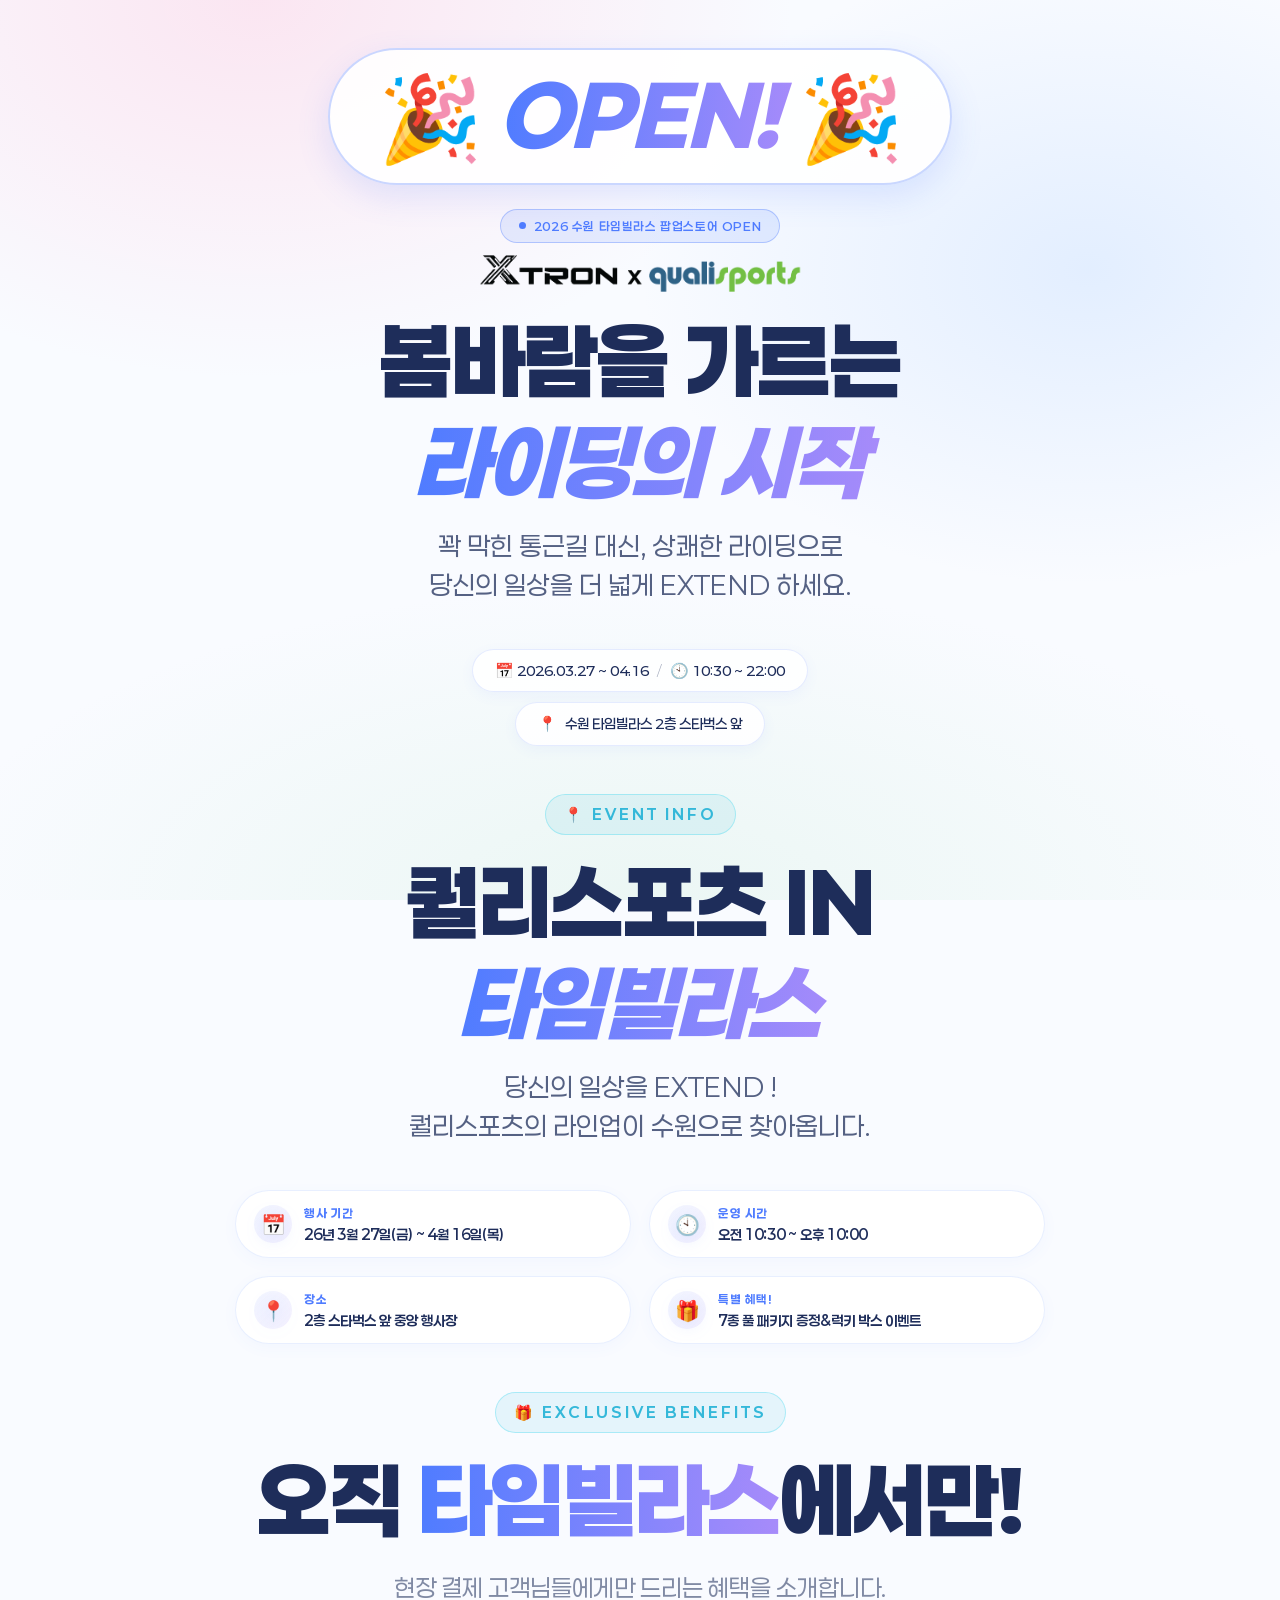
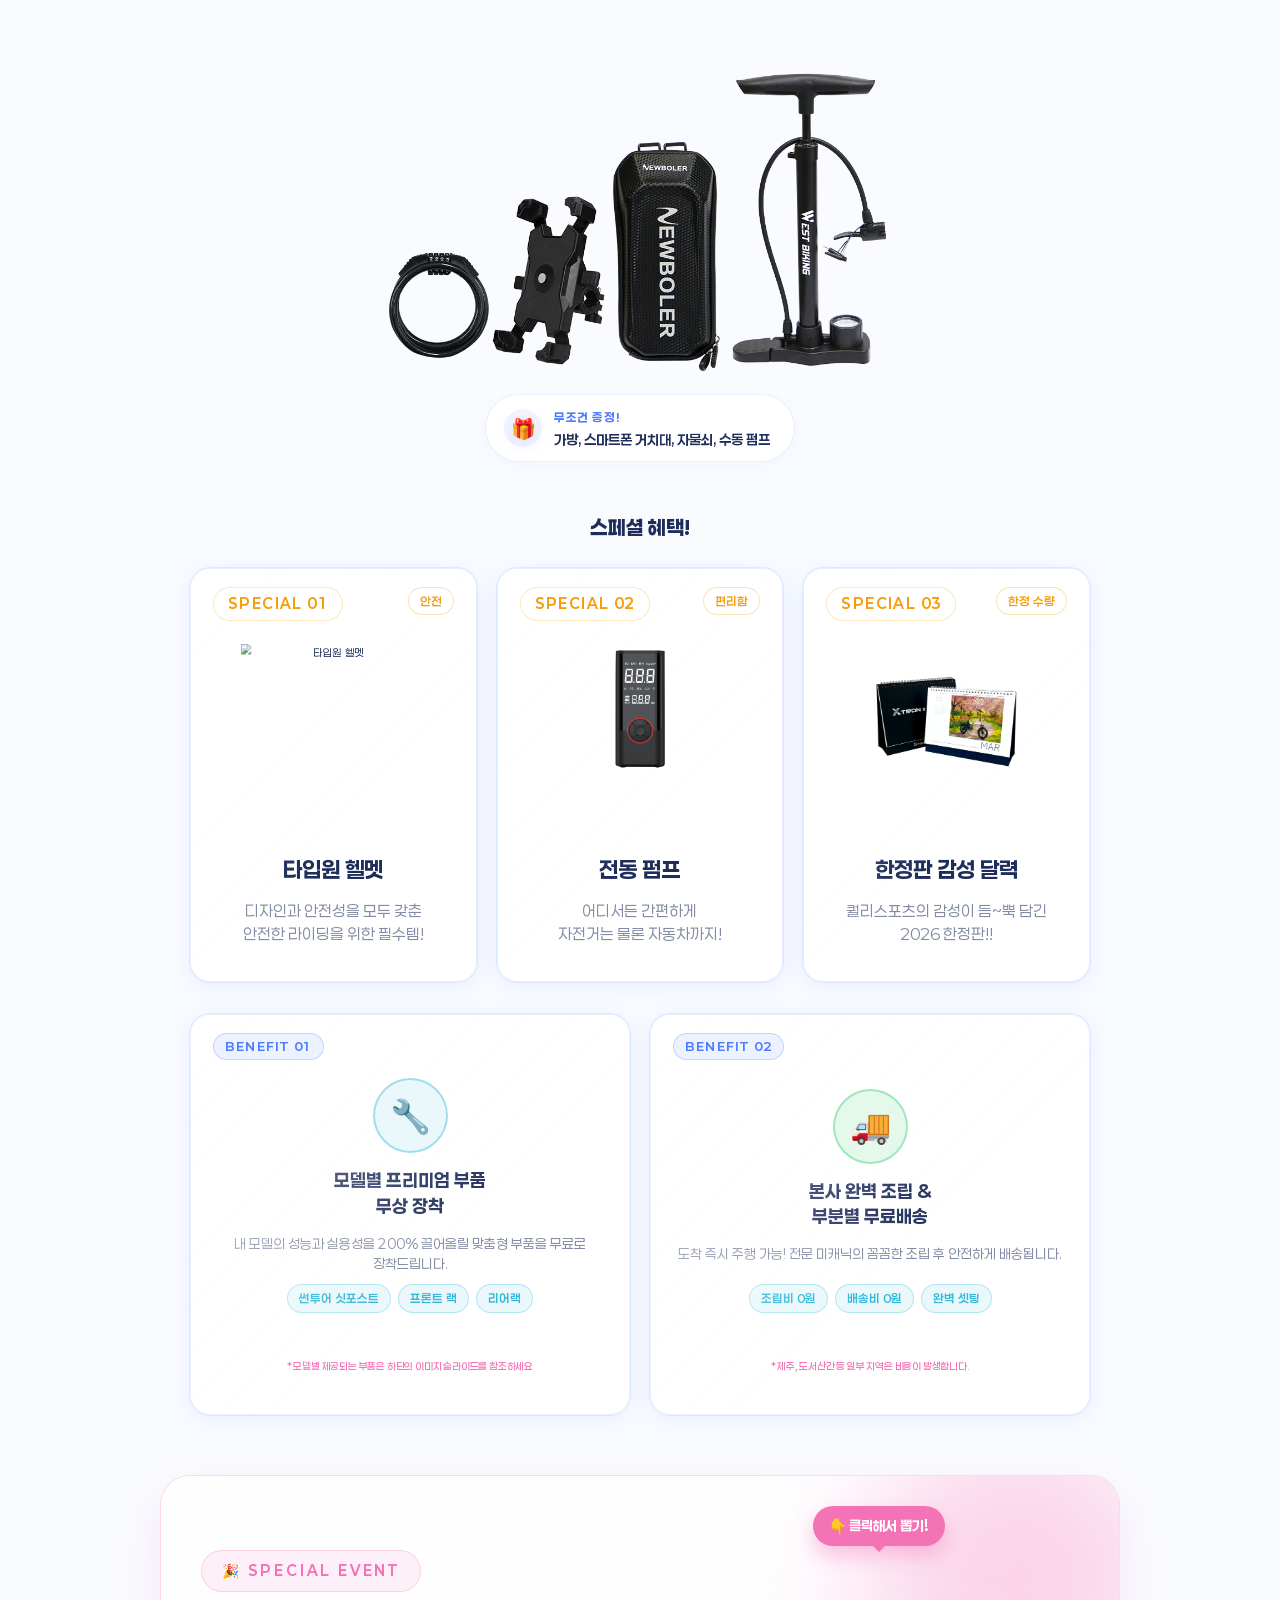
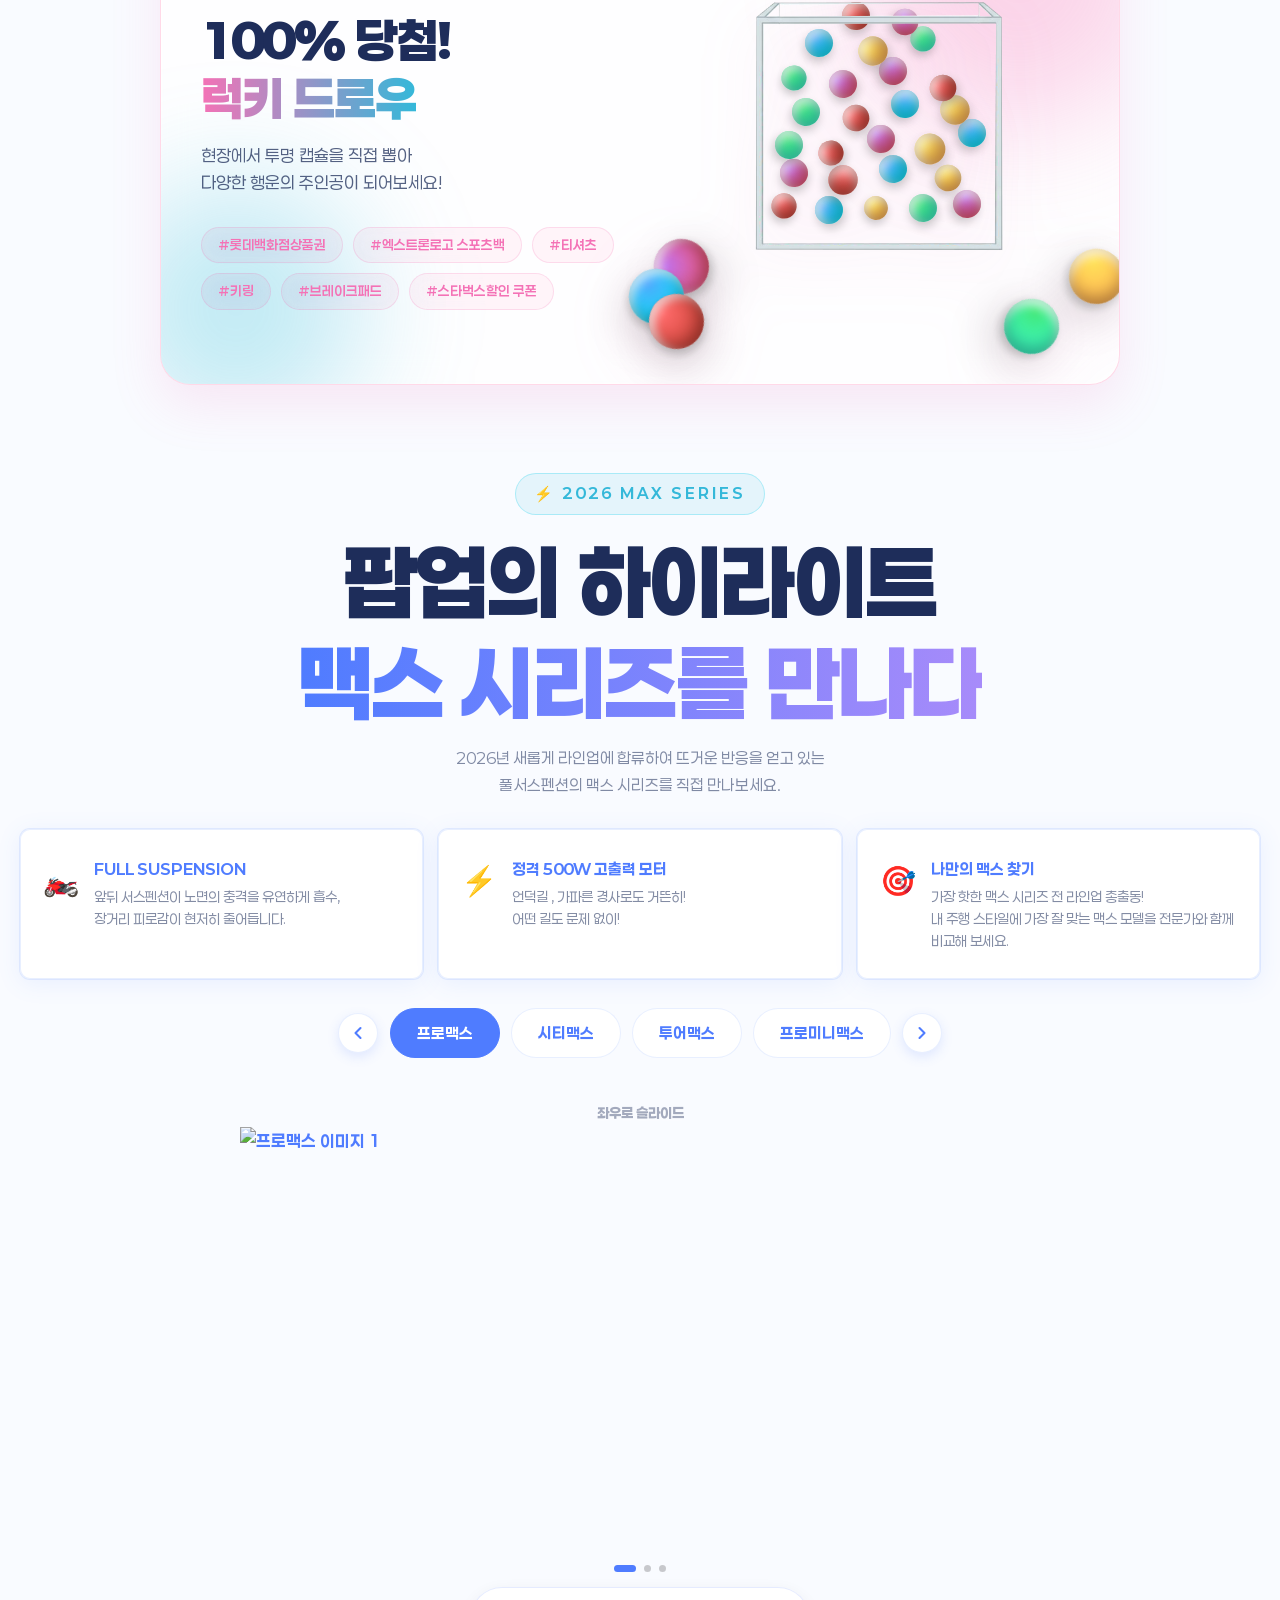
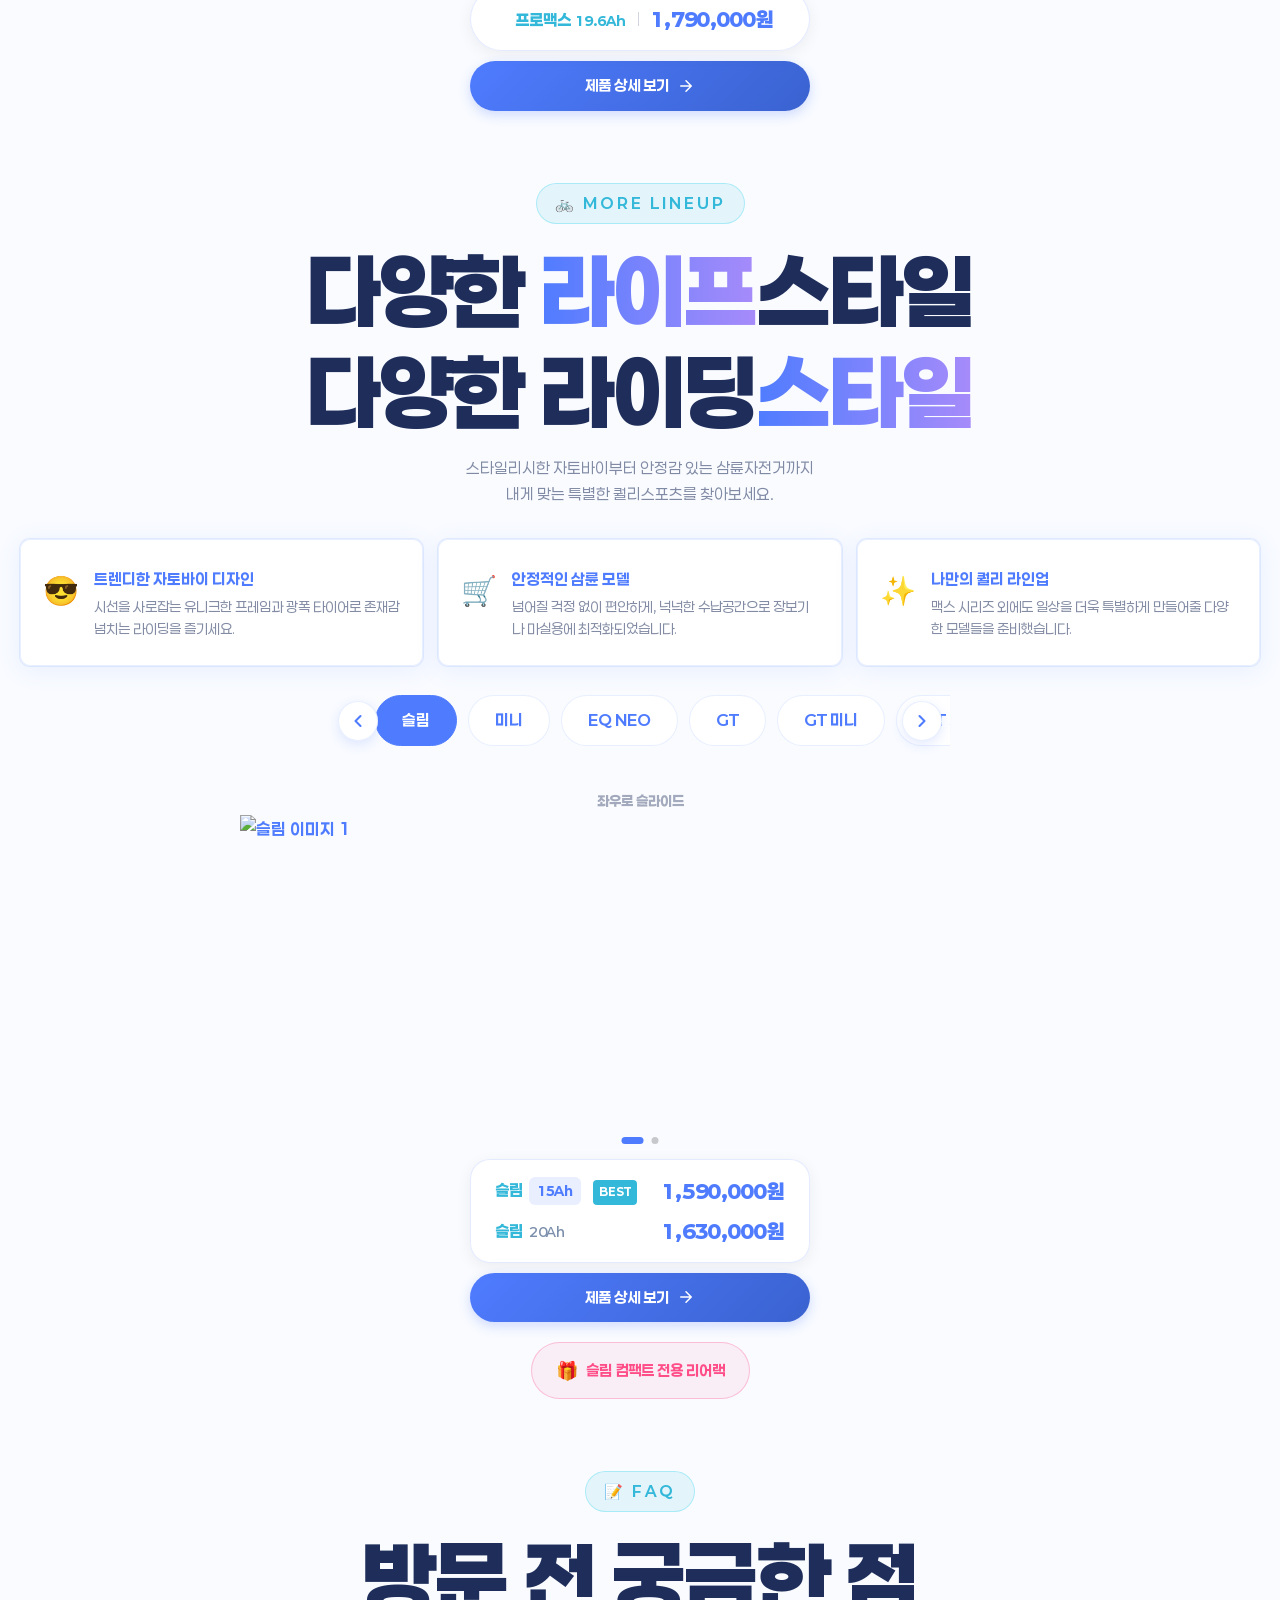
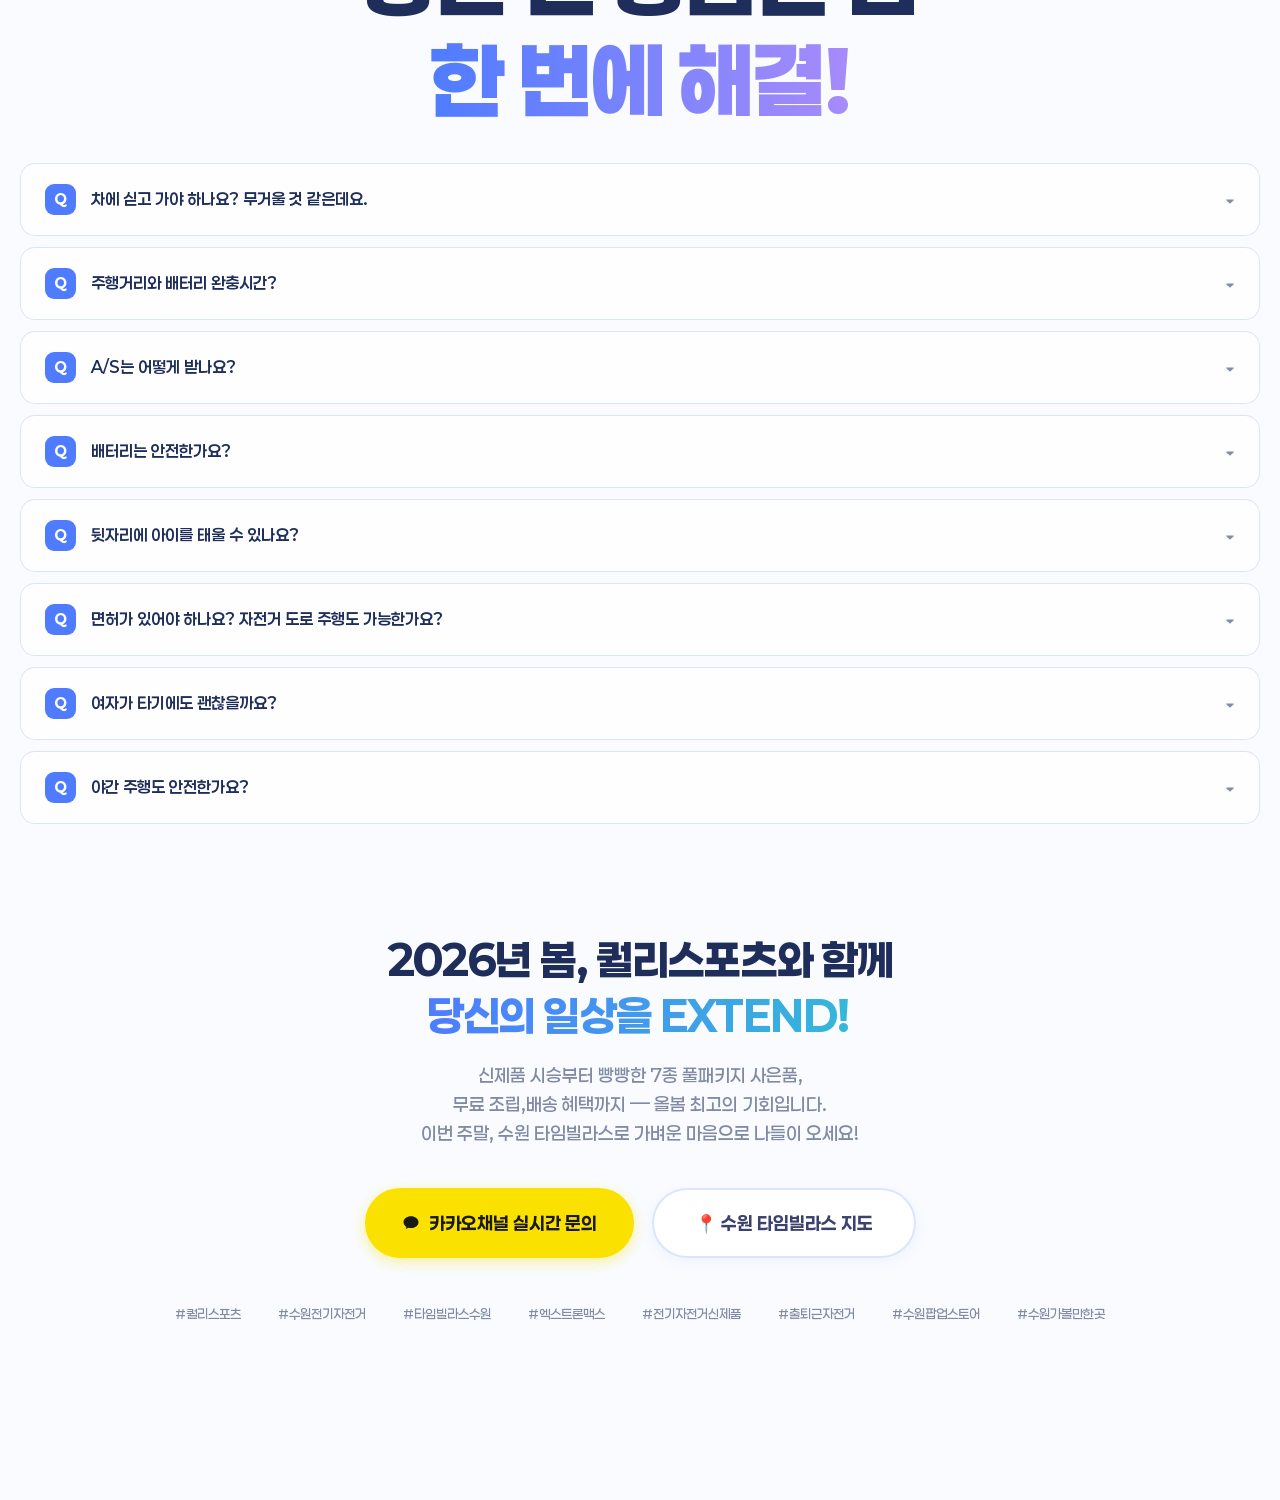
==== index.html @ ed4f8da3 "퀄리 로고 스포츠백 문구 수정" ====
<!DOCTYPE html>
<html lang="ko">
<head>
  <meta charset="UTF-8">
  <meta name="viewport" content="width=device-width, initial-scale=1.0">
  <meta name="description" content="퀄리스포츠 IN 수원 타임빌라스 팝업스토어 | 2026년 3월 27일~4월 16일 | 7종 풀패키지 사은품 + 무료배송 + 맥스 시리즈 신제품 시승">
  <meta property="og:title" content="퀄리스포츠 × 수원 타임빌라스 팝업스토어">
  <meta property="og:description" content="2026 맥스 시리즈 시승 &amp; 역대급 혜택! 3월 27일~4월 16일 수원 타임빌라스 2층">
  <meta property="og:image" content="주소입력">
  <title>퀄리스포츠 IN 수원 타임빌라스 팝업스토어 2026</title>
  <link rel="stylesheet" href="style.css?v=2">
</head>
<body>

<div class="page-wrapper">
  
  <!-- ============ 벚꽃 흩날리는 효과 컨테이너 ============ -->
  <div id="cherry-blossom-container"></div>

  <!-- ============ 히어로 ============ -->
  <section class="hero">
    <div class="hero-bg" id="heroBg"></div>
    <div class="hero-overlay"></div>
    <!-- 디데이 타이머 (히어로 컨텐츠와 분리) -->
    <div id="dday-timer" class="dday-bar">
      <div class="dday-unit">
        <span class="dday-num" id="dd">--</span>
        <span class="dday-label">DAYS</span>
      </div>
      <span class="dday-sep">:</span>
      <div class="dday-unit">
        <span class="dday-num" id="dh">--</span>
        <span class="dday-label">HOURS</span>
      </div>
      <span class="dday-sep">:</span>
      <div class="dday-unit">
        <span class="dday-num" id="dm">--</span>
        <span class="dday-label">MINS</span>
      </div>
      <span class="dday-sep">:</span>
      <div class="dday-unit">
        <span class="dday-num" id="ds">--</span>
        <span class="dday-label">SECS</span>
      </div>
    </div>
    
    <!-- 오픈 배너 (디데이 종료 시 노출) -->
    <div id="dday-open" class="dday-open-banner" style="display: none;">
      <h2 class="hero-title dday-open-title">
        🎉 <span>OPEN!</span> 🎉
      </h2>
    </div>

    <div class="hero-content">

      <div class="hero-badge">
        <span class="dot"></span>
        2026 수원 타임빌라스 팝업스토어 OPEN
      </div>
      <div class="hero-center-logo">
        <img src="images/Xtron_x_Qualisports_Logo_Black.png" alt="엑스트론 × 퀄리스포츠 로고">
      </div>
      <h1 class="hero-title">
        봄바람을 가르는<br><span>라이딩의 시작</span>
      </h1>
      <p class="hero-subtitle">
        꽉 막힌 통근길 대신, 상쾌한 라이딩으로<br>
        당신의 일상을 더 넓게 EXTEND 하세요.
      </p>
      <div class="hero-meta">
        <div class="meta-row hero-meta-row">
          <span class="nowrap"><span class="chip-icon">📅</span> 2026.03.27 ~ 04.16</span>
          <span class="meta-sep meta-sep-spaced">/</span>
          <span class="nowrap"><span class="chip-icon">🕙</span> 10:30 ~ 22:00</span>
        </div>
        <div class="meta-row meta-row-relative">
          <span class="chip-icon">📍</span> 수원 타임빌라스 2층 스타벅스 앞
        </div>
      </div>
    </div>
  </section>

  <!-- ============ 행사 개요 ============ -->
  <section id="overview">
    <div class="section-header">
      <span class="section-eyebrow">📍 EVENT INFO</span>
      <h2 class="hero-title">퀄리스포츠 IN<br><em>타임빌라스</em></h2>
      <p class="hero-subtitle">당신의 일상을 EXTEND !<br>퀄리스포츠의 라인업이 수원으로 찾아옵니다.</p>
    </div>
    <div class="overview-list">
      <div class="overview-item">
        <div class="overview-icon">📅</div>
        <div class="overview-text">
          <strong>행사 기간</strong>
          <p>26년 3월 27일(금) ~ 4월 16일(목)</p>
        </div>
      </div>
      <div class="overview-item">
        <div class="overview-icon">🕙</div>
        <div class="overview-text">
          <strong>운영 시간</strong>
          <p>오전 10:30 ~ 오후 10:00</p>
        </div>
      </div>
      <div class="overview-item">
        <div class="overview-icon">📍</div>
        <div class="overview-text">
          <strong>장소</strong>
          <p>2층 스타벅스 앞 중앙 행사장</p>
        </div>
      </div>
      <div class="overview-item">
        <div class="overview-icon">🎁</div>
        <div class="overview-text">
          <strong>특별 혜택!</strong>
          <p>7종 풀 패키지 증정&럭키 박스 이벤트</p>
        </div>
      </div>
    </div>
  </section>

  <!-- ============ 혜택 섹션 ============ -->
  <section id="benefits">
    <div class="section-header">
      <span class="section-eyebrow">🎁 EXCLUSIVE BENEFITS</span>
      <h2 class="section-title">오직 <em>타임빌라스</em>에서만!</h2>
      <p class="section-desc benefit-desc-lg">
        현장 결제 고객님들에게만 드리는 혜택을 소개합니다.
      </p>
    </div>
    

    <!-- 사은품 카드 -->
    <div class="gift-image-card special-gift-card">
      
      <img src="images/gift-4set.png" alt="사은품 4종" class="gift-bundle-img">

      <div class="overview-list gift-overview-list">
        <div class="overview-item">
          <div class="overview-icon">🎁</div>
          <div class="overview-text">
            <strong>무조건 증정!</strong>
            <p class="keep-all">가방, 스마트폰 거치대, 자물쇠, 수동 펌프</p>
          </div>
        </div>
      </div>
      
    </div> <!-- gift-image-card end -->

    <!-- 스페셜 혜택 3종을 큰 카드로 배치 -->
    <div class="container-md">
      <h3 class="gift-group-title special-gift-title special-gift-title-centered">스페셜 혜택!</h3>
      <div class="benefits-grid benefits-grid-mb32">
        <!-- 스페셜 1 -->
        <div class="card benefit-card special-benefit-card">
          <div class="top-half relative w-full h-full bg-slate-100 flex items-center justify-center">
            <img src="images/type1.png" alt="타입원 헬멧" class="type1-img-scale">
            
            <span class="benefit-number benefit-number-special">SPECIAL 01</span>
            
            <div class="tag-list tag-top-right tag-top-right-z10">
              <span class="tag tag-gold tag-gold-white-bg">안전</span>
            </div>
          </div>
          
          <div class="bottom-half">
            <h3>타입원 헬멧</h3>
            <p>디자인과 안전성을 모두 갖춘<br>안전한 라이딩을 위한 필수템!</p>
          </div>
        </div>

        <!-- 스페셜 2 -->
        <div class="card benefit-card special-benefit-card">
          <div class="top-half relative w-full h-full bg-slate-100 flex items-center justify-center">
            <img src="images/Epump.png" alt="전동 펌프" class="pump-img-scale">
            
            <span class="benefit-number benefit-number-special">SPECIAL 02</span>

            <div class="tag-list tag-top-right tag-top-right-z10">
              <span class="tag tag-gold tag-gold-white-bg">편리함</span>
            </div>
          </div>
          
          <div class="bottom-half">
            <h3>전동 펌프</h3>
            <p>어디서든 간편하게<br>자전거는 물론 자동차까지!</p>
          </div>
        </div>

        <!-- 스페셜 3 -->
        <div class="card benefit-card special-benefit-card">
          <div class="top-half relative w-full h-full bg-slate-100 flex items-center justify-center">
            <img src="images/calendar.png" alt="감성 달력">
            
            <span class="benefit-number benefit-number-special">SPECIAL 03</span>
            
            <div class="tag-list tag-top-right tag-top-right-z10">
              <span class="tag tag-gold tag-gold-white-bg">한정 수량</span>
            </div>
          </div>

          <div class="bottom-half">
            <h3>한정판 감성 달력</h3>
            <p>퀄리스포츠의 감성이 듬~뿍 담긴<br>2026 한정판!!</p>
          </div>
        </div>
      </div>
    </div>

    <div class="container-md">
      <div class="benefits-grid">
        <!-- 혜택 2 -->
        <div class="card benefit-card">
          <span class="benefit-number">BENEFIT 01</span>
          <div class="benefit-body">
            <div class="benefit-icon-wrap cyan">🔧</div>
            <h3>모델별 프리미엄 부품<br>무상 장착</h3>
            <p>내 모델의 성능과 실용성을 200% 끌어올릴 맞춤형 부품을 무료로 장착드립니다.</p>
          </div>
          <div class="tag-list">
            <span class="tag tag-cyan">썬투어 싯포스트</span>
            <span class="tag tag-cyan">프론트 랙</span>
            <span class="tag tag-cyan">리어랙</span>
          </div>
          <p class="benefit-warning benefit-warning-red">* 모델별 제공되는 부품은 하단의 이미지 슬라이드를 참조하세요</p>
        </div>

        <!-- 혜택 3 -->
        <div class="card benefit-card">
          <span class="benefit-number">BENEFIT 02</span>
          <div class="benefit-body">
            <div class="benefit-icon-wrap green">🚚</div>
            <h3>본사 완벽 조립 &amp;<br>부분별 무료배송</h3>
            <p>도착 즉시 주행 가능! 전문 미캐닉의 꼼꼼한 조립 후 안전하게 배송됩니다.</p>
          </div>
          <div class="tag-list">
            <span class="tag tag-cyan">조립비 0원</span>
            <span class="tag tag-cyan">배송비 0원</span>
            <span class="tag tag-cyan">완벽 셋팅</span>
          </div>
          <p class="benefit-warning">* 제주, 도서산간 등 일부 지역은 비용이 발생합니다.</p>
        </div>

      </div>
    </div>
  </section>

  <!-- ============ 럭키 드로우 스페셜 컨테이너 ============ -->
  <section id="lucky-draw-banner" class="lucky-draw-section">
    <div class="container-lg">
      <div class="lucky-hero-card">
        <!-- 배경 반짝임/글로우 요소 -->
        <div class="lucky-glow lucky-glow-1"></div>
        <div class="lucky-glow lucky-glow-2"></div>
        
        <div class="lucky-content">
          <div class="lucky-text">
            <span class="lucky-eyebrow">🎉 SPECIAL EVENT</span>
            <h2 class="lucky-title">100% 당첨!<br><span>럭키 드로우</span></h2>
            <p class="lucky-desc">현장에서 투명 캡슐을 직접 뽑아<br>다양한 행운의 주인공이 되어보세요!</p>
            <div class="lucky-tags">
              <span class="l-tag">#롯데백화점상품권</span>
              <span class="l-tag">#엑스트론로고 스포츠백</span>
              <span class="l-tag">#티셔츠</span>
              <span class="l-tag">#키링</span>
              <span class="l-tag">#브레이크패드</span>
              <span class="l-tag">#스타벅스할인 쿠폰</span>
            </div>
          </div>
          <div class="lucky-image-wrapper" onclick="playLuckyDraw()">
            <div class="click-badge">👇 클릭해서 뽑기!</div>
            <!-- 둥둥 떠다니는 애니메이션 유지를 위한 래퍼 -->
            <div class="lucky-box-and-balls">
              <div class="lucky-balls-container">
                <!-- 원래 내부 캡슐들 -->
                <div class="lucky-gacha-ball b1 red"></div>
                <div class="lucky-gacha-ball b2 blue"></div>
                <div class="lucky-gacha-ball b3 yellow"></div>
                <div class="lucky-gacha-ball b4 green"></div>
                <div class="lucky-gacha-ball b5 purple"></div>
                <div class="lucky-gacha-ball b6 purple"></div>
                <div class="lucky-gacha-ball b7 red"></div>
                <div class="lucky-gacha-ball b8 blue"></div>
                <div class="lucky-gacha-ball b9 yellow"></div>
                <div class="lucky-gacha-ball b10 green"></div>
                <div class="lucky-gacha-ball b11 red"></div>
                <div class="lucky-gacha-ball b12 purple"></div>
                <div class="lucky-gacha-ball b13 yellow"></div>
                <div class="lucky-gacha-ball b14 blue"></div>
                <div class="lucky-gacha-ball b15 green"></div>
                
                <!-- 추가된 내부 캡슐들 (상단까지 꽉꽉) -->
                <div class="lucky-gacha-ball b19 red"></div>
                <div class="lucky-gacha-ball b20 blue"></div>
                <div class="lucky-gacha-ball b21 yellow"></div>
                <div class="lucky-gacha-ball b22 green"></div>
                <div class="lucky-gacha-ball b23 purple"></div>
                <div class="lucky-gacha-ball b24 purple"></div>
                <div class="lucky-gacha-ball b25 red"></div>
                <div class="lucky-gacha-ball b26 blue"></div>
                <div class="lucky-gacha-ball b27 yellow"></div>
                <div class="lucky-gacha-ball b28 green"></div>
                <div class="lucky-gacha-ball b29 red"></div>
                <div class="lucky-gacha-ball b30 purple"></div>

              </div>
              <img src="images/front_lucky_box.png" alt="럭키 드로우 아크릴 상자" class="lucky-box-img">
              
              <!-- 상자 외부로 굴러나온 캡슐들 -->
              <div class="lucky-gacha-ball b16 red out-box"></div>
              <div class="lucky-gacha-ball b17 yellow out-box"></div>
              <div class="lucky-gacha-ball b18 green out-box"></div>
              <div class="lucky-gacha-ball b31 blue out-box"></div>
              <div class="lucky-gacha-ball b32 purple out-box"></div>
            </div>
          </div>
        </div>
      </div>
    </div>
  </section>

  <!-- ============ 맥스 시리즈 ============ -->
  <section id="max-series">
    <div class="section-header">
      <span class="section-eyebrow">⚡ 2026 MAX SERIES</span>
      <h2 class="section-title">팝업의 하이라이트<br><em>맥스 시리즈를 만나다</em></h2>
      <p class="section-desc keep-all">2026년 새롭게 라인업에 합류하여 뜨거운 반응을 얻고 있는<br>풀서스펜션의 맥스 시리즈를 직접 만나보세요.</p>
    </div>
    <div class="max-series-container">
      <div class="max-features">
        <div class="max-feature-item">
          <span class="feat-icon">🏍️</span>
          <div>
            <h4>FULL SUSPENSION</h4>
            <p class="keep-all">앞뒤 서스펜션이 노면의 충격을 유연하게 흡수,<br>장거리 피로감이 현저히 줄어듭니다.</p>
          </div>
        </div>
        <div class="max-feature-item">
          <span class="feat-icon">⚡</span>
          <div>
            <h4>정격 500W 고출력 모터</h4>
            <p>언덕길 , 가파른 경사로도 거뜬히!<br>어떤 길도 문제 없이!</p>
          </div>
        </div>
        <div class="max-feature-item">
          <span class="feat-icon">🎯</span>
          <div>
            <h4>나만의 맥스 찾기</h4>
            <p>가장 핫한 맥스 시리즈 전 라인업 총출동!<br>내 주행 스타일에 가장 잘 맞는 맥스 모델을 전문가와 함께 비교해 보세요.</p>
          </div>
        </div>
      </div>
      <!-- 제품 버튼 리스트 & 네비게이션 좌우버튼 래퍼 -->
      <div class="lineup-pills-wrap">
        <button class="nav-btn pills-nav-btn prev" onclick="scrollPills('left', 'max-pills')" aria-label="이전 버튼">
          <svg width="20" height="20" viewBox="0 0 24 24" fill="none" stroke="currentColor" stroke-width="2.5" stroke-linecap="round" stroke-linejoin="round"><path d="M15 18l-6-6 6-6"/></svg>
        </button>
        
        <div id="max-pills" class="pills-scroll-container">
          <div class="lineup-pills">
            <span id="btn-pro" class="lineup-pill active" onclick="showBikeImage('pro')">프로맥스</span>
            <span id="btn-city" class="lineup-pill" onclick="showBikeImage('city')">시티맥스</span>
            <span id="btn-tour" class="lineup-pill" onclick="showBikeImage('tour')">투어맥스</span>
            <span id="btn-promini" class="lineup-pill" onclick="showBikeImage('promini')">프로미니맥스</span>
          </div>
        </div>

        <button class="nav-btn pills-nav-btn next" onclick="scrollPills('right', 'max-pills')" aria-label="다음 버튼">
          <svg width="20" height="20" viewBox="0 0 24 24" fill="none" stroke="currentColor" stroke-width="2.5" stroke-linecap="round" stroke-linejoin="round"><path d="M9 18l6-6-6-6"/></svg>
        </button>
      </div>

      <!-- 👇 추후 이미지 연동을 위한 제품 사진 뷰어 영역 -->
      <div id="bike-viewer-wrap" class="bike-viewer-wrapper viewer-wrap-style">
        <div id="bike-viewer" class="bike-viewer viewer-inner-style">
          [제품 이미지 자리 - 버튼을 클릭하면 이미지가 보입니다]
        </div>
      </div>


    </div>
  </section>

  <!-- ============ 추가 라인업 (자토바이 / 삼륜 등) ============ -->
  <section id="xtron-series">
    <div class="section-header">
      <span class="section-eyebrow">🚲 MORE LINEUP</span>
      <h2 class="section-title">다양한 <em>라이프</em>스타일<br>다양한 라이딩<em>스타일</em></h2>
      <p class="section-desc">스타일리시한 자토바이부터 안정감 있는 삼륜자전거까지<br>내게 맞는 특별한 퀄리스포츠를 찾아보세요.</p>
    </div>
    <div class="max-series-container">
      <div class="max-features">
        <div class="max-feature-item">
          <span class="feat-icon">😎</span>
          <div>
            <h4>트렌디한 자토바이 디자인</h4>
            <p>시선을 사로잡는 유니크한 프레임과 광폭 타이어로 존재감 넘치는 라이딩을 즐기세요.</p>
          </div>
        </div>
        <div class="max-feature-item">
          <span class="feat-icon">🛒</span>
          <div>
            <h4>안정적인 삼륜 모델</h4>
            <p>넘어질 걱정 없이 편안하게, 넉넉한 수납공간으로 장보기나 마실용에 최적화되었습니다.</p>
          </div>
        </div>
        <div class="max-feature-item">
          <span class="feat-icon">✨</span>
          <div>
            <h4>나만의 퀄리 라인업</h4>
            <p>맥스 시리즈 외에도 일상을 더욱 특별하게 만들어줄 다양한 모델들을 준비했습니다.</p>
          </div>
        </div>
      </div>
      
      <!-- 제품 버튼 리스트 & 네비게이션 좌우버튼 래퍼 -->
      <div class="lineup-pills-wrap">
        <button class="nav-btn pills-nav-btn prev" onclick="scrollPills('left', 'xtron-pills')" aria-label="이전 버튼">
          <svg width="20" height="20" viewBox="0 0 24 24" fill="none" stroke="currentColor" stroke-width="2.5" stroke-linecap="round" stroke-linejoin="round"><path d="M15 18l-6-6 6-6"/></svg>
        </button>
        
        <div id="xtron-pills" class="pills-scroll-container">
          <div class="lineup-pills">
            <span id="btn-slim" class="lineup-pill active" onclick="showXtronImage('slim')">슬림</span>
            <span id="btn-mini" class="lineup-pill" onclick="showXtronImage('mini')">미니</span>
            <span id="btn-eqneo" class="lineup-pill" onclick="showXtronImage('eqneo')">EQ NEO</span>
            <span id="btn-gt" class="lineup-pill" onclick="showXtronImage('gt')">GT</span>
            <span id="btn-gtmini" class="lineup-pill" onclick="showXtronImage('gtmini')">GT 미니</span>
            <span id="btn-gts" class="lineup-pill" onclick="showXtronImage('gts')">GT S</span>
            <span id="btn-xpro" class="lineup-pill" onclick="showXtronImage('xpro')">프로</span>
            <span id="btn-xpros" class="lineup-pill" onclick="showXtronImage('xpros')">프로 S</span>
            <span id="btn-xcity" class="lineup-pill" onclick="showXtronImage('xcity')">시티</span>
            <span id="btn-xtour" class="lineup-pill" onclick="showXtronImage('xtour')">투어</span>
            <span id="btn-xpromini" class="lineup-pill" onclick="showXtronImage('xpromini')">프로미니</span>
            <span id="btn-eq" class="lineup-pill" onclick="showXtronImage('eq')">EQ</span>
          </div>
        </div>

        <button class="nav-btn pills-nav-btn next" onclick="scrollPills('right', 'xtron-pills')" aria-label="다음 버튼">
          <svg width="20" height="20" viewBox="0 0 24 24" fill="none" stroke="currentColor" stroke-width="2.5" stroke-linecap="round" stroke-linejoin="round"><path d="M9 18l6-6-6-6"/></svg>
        </button>
      </div>

      <!-- 👇 엑스트론 라인업 제품 사진 뷰어 영역 -->
      <div id="xtron-viewer-wrap" class="bike-viewer-wrapper viewer-wrap-style">
        <div id="xtron-viewer" class="bike-viewer viewer-inner-style">
          [제품 이미지 자리]
        </div>
      </div>

    </div>
  </section>

  <!-- ============ FAQ ============ -->
  <section id="faq">
    <div class="section-header">
      <span class="section-eyebrow">📝 FAQ</span>
      <h2 class="section-title">방문 전 궁금한 점<br><em>한 번에 해결!</em></h2>
    </div>
    <div class="faq-list">

      <div class="faq-item">
        <button class="faq-trigger" onclick="toggleFaq(this)">
          <span class="faq-q-badge">Q</span>
          <h4>차에 싣고 가야 하나요? 무거울 것 같은데요.</h4>
          <span class="faq-arrow">▾</span>
        </button>
        <div class="faq-answer">
          <div class="faq-answer-inner">
            무겁게 싣고 가실 필요 없습니다! 현장에서 구매하시면 퀄리스포츠 본사의 전문 미캐닉이 꼼꼼하게 세팅하여 배송방법에 맞추어 발송됩니다.(이후 이동 시, 접이식 모델은 승용차 트렁크에, 비접이식 모델은 SUV 권장)
          </div>
        </div>
      </div>


      <!-- 신규 QnA 3종 추가 -->
      <div class="faq-item">
        <button class="faq-trigger" onclick="toggleFaq(this)">
          <span class="faq-q-badge">Q</span>
          <h4>주행거리와 배터리 완충시간?</h4>
          <span class="faq-arrow">▾</span>
        </button>
        <div class="faq-answer">
          <div class="faq-answer-inner">
            (48v 20ah기준) 최대 150km 주행 가능하며, 방전 상태에서 완충까지는 약 7시간 소요됩니다.
          </div>
        </div>
      </div>

      <div class="faq-item">
        <button class="faq-trigger" onclick="toggleFaq(this)">
          <span class="faq-q-badge">Q</span>
          <h4>A/S는 어떻게 받나요?</h4>
          <span class="faq-arrow">▾</span>
        </button>
        <div class="faq-answer">
          <div class="faq-answer-inner">
            팝업스토어에서 구매시 본사 카카오톡 채널로 문의를 남겨주시면 AS를 받아보실 수 있도록 안내 도와드리고 있습니다.
          </div>
        </div>
      </div>

      <div class="faq-item">
        <button class="faq-trigger" onclick="toggleFaq(this)">
          <span class="faq-q-badge">Q</span>
          <h4>배터리는 안전한가요?</h4>
          <span class="faq-arrow">▾</span>
        </button>
        <div class="faq-answer">
          <div class="faq-answer-inner">
            KC 인증은 물론, 삼성 / LG 배터리셀을 사용하여 안정성과 품질을 모두 확보했습니다.
          </div>
        </div>
      </div>

      <div class="faq-item">
        <button class="faq-trigger" onclick="toggleFaq(this)">
          <span class="faq-q-badge">Q</span>
          <h4>뒷자리에 아이를 태울 수 있나요?</h4>
          <span class="faq-arrow">▾</span>
        </button>
        <div class="faq-answer">
          <div class="faq-answer-inner">
            네! 전용 리어랙(짐받이)이 장착된 모델(프로, 시티, 투어 등)은 <strong>유아용 안장 설치</strong>가 가능합니다. 보통 4세 이하 영유아 동승을 권장합니다. 팝업 현장에서 더 자세히 상담해 드릴게요.
          </div>
        </div>
      </div>

      <div class="faq-item">
        <button class="faq-trigger" onclick="toggleFaq(this)">
          <span class="faq-q-badge">Q</span>
          <h4>면허가 있어야 하나요? 자전거 도로 주행도 가능한가요?</h4>
          <span class="faq-arrow">▾</span>
        </button>
        <div class="faq-answer">
          <div class="faq-answer-inner">
            퀄리스포츠 전 모델은 <strong>KC 인증 완료 PAS(페달 보조) 방식</strong>으로, 만 13세 이상이라면 <strong>면허 없이</strong> 자전거 전용 도로를 주행하실 수 있습니다.
          </div>
        </div>
      </div>

      <div class="faq-item">
        <button class="faq-trigger" onclick="toggleFaq(this)">
          <span class="faq-q-badge">Q</span>
          <h4>여자가 타기에도 괜찮을까요?</h4>
          <span class="faq-arrow">▾</span>
        </button>
        <div class="faq-answer">
          <div class="faq-answer-inner">
            물론입니다! 체구가 작거나 자전거가 익숙하지 않은 분들께는 <strong>16인치 모델(프로미니, 프로미니맥스, GT미니, EQ)</strong>을 추천합니다. 시트 높낮이 조절이 자유로워 매우 편안해요.
          </div>
        </div>
      </div>

      <div class="faq-item">
        <button class="faq-trigger" onclick="toggleFaq(this)">
          <span class="faq-q-badge">Q</span>
          <h4>야간 주행도 안전한가요?</h4>
          <span class="faq-arrow">▾</span>
        </button>
        <div class="faq-answer">
          <div class="faq-answer-inner">
            전 모델에 <strong>LCD 계기판 연동 전/후미등</strong>이 기본 장착되어 있습니다. 버튼 하나로 라이트를 켜고 끌 수 있어 밤길 주행도 안심입니다!
          </div>
        </div>
      </div>

    </div>
  </section>

  <!-- ============ CTA ============ -->
  <section id="cta">
    <div class="cta-container">
      <h2 class="cta-title">
        2026년 봄, 퀄리스포츠와 함께<br>
        <span class="cta-title-highlight">당신의 일상을 EXTEND!</span>
      </h2>
      <p class="cta-desc">
        신제품 시승부터 빵빵한 7종 풀패키지 사은품,<br>
        무료 조립,배송 혜택까지 — 올봄 최고의 기회입니다.<br>
        이번 주말, 수원 타임빌라스로 가벼운 마음으로 나들이 오세요!
      </p>
      <div class="cta-buttons">
        <a href="http://pf.kakao.com/_RwPrn/chat" target="_blank" rel="noopener" class="btn btn-kakao">
          <svg width="18" height="18" viewBox="0 0 24 24" fill="#191919"><path d="M12 3C6.48 3 2 6.48 2 10.8c0 2.7 1.56 5.08 3.93 6.54L5 20l3.6-1.8c1.07.28 2.21.44 3.4.44 5.52 0 10-3.48 10-7.8S17.52 3 12 3z"/></svg>
          카카오채널 실시간 문의
        </a>
        <a href="https://map.naver.com/p/search/%EC%88%98%EC%9B%90%ED%83%80%EC%9E%84%EB%B9%8C%EB%9D%BC%EC%8A%A4/place/36011321?c=15.00,0,0,0,dh&placePath=/home?bk_query=%EC%88%98%EC%9B%90%ED%83%80%EC%9E%84%EB%B9%8C%EB%9D%BC%EC%8A%A4&entry=bmp&from=map&fromPanelNum=2&timestamp=202603180034&locale=ko&svcName=map_pcv5&searchText=%EC%88%98%EC%9B%90%ED%83%80%EC%9E%84%EB%B9%8C%EB%9D%BC%EC%8A%A4" target="_blank" rel="noopener" class="btn btn-secondary">
          📍 수원 타임빌라스 지도
        </a>
      </div>
      <div class="hashtags">
        <span class="hashtag" onclick="copyTag(this)">#퀄리스포츠</span>
        <span class="hashtag" onclick="copyTag(this)">#수원전기자전거</span>
        <span class="hashtag" onclick="copyTag(this)">#타임빌라스수원</span>
        <span class="hashtag" onclick="copyTag(this)">#엑스트론맥스</span>
        <span class="hashtag" onclick="copyTag(this)">#전기자전거신제품</span>
        <span class="hashtag" onclick="copyTag(this)">#출퇴근자전거</span>
        <span class="hashtag" onclick="copyTag(this)">#수원팝업스토어</span>
        <span class="hashtag" onclick="copyTag(this)">#수원가볼만한곳</span>
      </div>
    </div>
  </section>

</div><!-- /page-wrapper -->

<!-- 스낵바 -->
<div class="snackbar" id="snackbar">클립보드에 복사되었습니다 📋</div>

<!-- 럭키 모달 -->
<div id="luckyModal" class="lucky-modal">
  <div class="lucky-modal-content">
    <button class="lucky-modal-close" onclick="closeLuckyModal()">×</button>
    <div id="luckyResultBox" class="lucky-result-box">
      <!-- 동적 결과 영역 -->
    </div>
  </div>
</div>

<!-- 상세페이지 모달 -->
<div id="detailModal" class="detail-modal">
  <div class="detail-modal-content">
    <button class="detail-modal-close" onclick="closeDetailModal()" aria-label="닫기">×</button>
    <div id="detailResultBox" class="detail-result-box">
      <!-- 동적 상세 이미지 로드 영역 -->
    </div>
  </div>
</div>
<script src="main.js?v=5"></script>

<!-- 최상단 이동 버튼 -->
<button id="scrollTopBtn" class="scroll-top-btn" onclick="scrollToTop()" aria-label="최상단으로 이동">
  <svg width="24" height="24" viewBox="0 0 24 24" fill="none" stroke="currentColor" stroke-width="2.5" stroke-linecap="round" stroke-linejoin="round"><path d="M18 15l-6-6-6 6"/></svg>
</button>

</body>
</html>
---- style.css ----
/* ============================================
   퀄리스포츠 팝업스토어 - 스타일시트
   수원 타임빌라스 팝업 2026.03.27 ~ 04.16
============================================ */

/* ---- 로컬 폰트: Paperlogy ---- */
@font-face { font-family: 'Paperlogy'; src: url('fonts/Paperlogy-1.000/Paperlogy-1Thin.ttf') format('truetype'); font-weight: 100; }
@font-face { font-family: 'Paperlogy'; src: url('fonts/Paperlogy-1.000/Paperlogy-2ExtraLight.ttf') format('truetype'); font-weight: 200; }
@font-face { font-family: 'Paperlogy'; src: url('fonts/Paperlogy-1.000/Paperlogy-3Light.ttf') format('truetype'); font-weight: 300; }
@font-face { font-family: 'Paperlogy'; src: url('fonts/Paperlogy-1.000/Paperlogy-4Regular.ttf') format('truetype'); font-weight: 400; }
@font-face { font-family: 'Paperlogy'; src: url('fonts/Paperlogy-1.000/Paperlogy-5Medium.ttf') format('truetype'); font-weight: 500; }
@font-face { font-family: 'Paperlogy'; src: url('fonts/Paperlogy-1.000/Paperlogy-6SemiBold.ttf') format('truetype'); font-weight: 600; }
@font-face { font-family: 'Paperlogy'; src: url('fonts/Paperlogy-1.000/Paperlogy-7Bold.ttf') format('truetype'); font-weight: 700; }
@font-face { font-family: 'Paperlogy'; src: url('fonts/Paperlogy-1.000/Paperlogy-8ExtraBold.ttf') format('truetype'); font-weight: 800; }
@font-face { font-family: 'Paperlogy'; src: url('fonts/Paperlogy-1.000/Paperlogy-9Black.ttf') format('truetype'); font-weight: 900; }

/* ---- 디자인 토큰: 스프링 테마 ---- */
:root {
  /* 봄 화사한 톤 (15% 추가 톤업) */
  --c-bg: #f9fbff;
  --c-bg2: #ffffff;
  --c-card: rgba(255, 255, 255, 0.92);
  --c-card-border: rgba(99, 149, 255, 0.15);
  --c-blue: #4f7cff;
  --c-blue-light: #6f9dff;
  --c-cyan: #34b8d9;
  --c-cyan-dim: rgba(52, 184, 217, 0.1);
  --c-pink: #f472b6;
  --c-pink-dim: rgba(244, 114, 182, 0.14);
  --c-gold: #f59e0b;
  --c-gold-dim: rgba(245, 158, 11, 0.14);
  --c-green: #22c55e;
  --c-white: #fff;
  --c-text: #1e2d5a;
  --c-muted: rgba(30, 45, 90, 0.55);
  --c-hero-overlay: linear-gradient(180deg, rgba(255,255,255,0.1) 0%, rgba(249,251,255,0.6) 60%, #f9fbff 100%);
  --radius-card: 20px;
  --radius-sm: 10px;
  --shadow-card: 0 4px 24px rgba(79,124,255,0.10), 0 0 0 1px rgba(99,149,255,0.14);
  --shadow-hover: 0 12px 48px rgba(79,124,255,0.22), 0 0 0 1px rgba(52,184,217,0.3);
  --transition: all 0.32s cubic-bezier(.4,0,.2,1);
}

/* ---- 리셋 & 기반 ---- */
*, *::before, *::after { box-sizing: border-box; margin: 0; padding: 0; }

html { scroll-behavior: smooth; overflow-x: hidden; }

body {
  font-family: 'Paperlogy', 'Apple SD Gothic Neo', 'Malgun Gothic', sans-serif;
  background-color: var(--c-bg);
  background-image:
    radial-gradient(ellipse 60vw 60vh at 20% 0%, rgba(255,180,210,0.3) 0%, transparent 70%),
    radial-gradient(ellipse 50vw 50vh at 85% 30%, rgba(160,200,255,0.25) 0%, transparent 70%),
    radial-gradient(ellipse 80vw 50vh at 50% 100%, rgba(180,230,200,0.2) 0%, transparent 70%);
  background-repeat: no-repeat;
  background-attachment: fixed;
  background-size: cover;
  color: var(--c-text);
  min-height: 100vh;
  overflow-x: hidden;
  font-size: 16.5px;
  line-height: 1.7;
}

body::before {
  content: none;
}

/* ---- 래퍼 ---- */
.page-wrapper {
  position: relative;
  z-index: 1;
  max-width: 1320px;
  margin: 0 auto;
  padding: 0 20px 110px; /* 기존에는 위쪽이 0이었지만, body 자체나 다른 여백 때문에 밀릴 수 있음 */
}

/* ============================================
   히어로 섹션
============================================ */
.hero {
  position: relative;
  min-height: auto;
  padding-top: 0; /* 완전히 꼭대기로 붙임 */
  display: flex;
  flex-direction: column;
  align-items: center;
  justify-content: flex-start;
  text-align: center;
  padding-bottom: 0; /* 불필요한 하단 여백 제거 (section margin-top에 맡김) */
  overflow: visible;
}

/* ---- 히어로 로고 (기존 로고 제거되었으므로 현재 사용 안함) ---- */
.hero-logo {
  display: none;
}

.hero-bg {
  position: absolute;
  inset: 0;
  background-size: cover;
  background-position: center 30%;
  filter: brightness(1.05) saturate(1.1);
  transition: transform 0.1s linear;
  opacity: 0.3;
}

.hero-overlay {
  display: none;
}

/* 기존 .hero-mascot 삭제 (dday-wrapper 내부로 이동함) */

@keyframes float {
  0%, 100% { transform: translateY(0); }
  50% { transform: translateY(-14px); }
}

.hero-content {
  position: relative;
  z-index: 2;
  padding: 0 20px 0; /* 위쪽 패딩 완전히 0으로 */
}

.hero-badge {
  display: inline-flex;
  align-items: center;
  gap: 8px;
  background: rgba(79,124,255,0.12);
  border: 1px solid rgba(79,124,255,0.35);
  border-radius: 100px;
  padding: 6px 18px;
  font-size: 12px;
  font-weight: 600;
  color: var(--c-blue);
  letter-spacing: 0.05em;
  margin-bottom: 12px; /* 기존 18px -> 12px로 축소하여 요소들을 더 위로 끌어올림 */
  animation: fadeInUp 0.7s ease both;
}

.hero-badge .dot {
  width: 7px; height: 7px;
  background: var(--c-blue);
  border-radius: 50%;
  animation: pulse-dot 1.5s ease-in-out infinite;
}

@keyframes pulse-dot {
  0%, 100% { opacity: 1; transform: scale(1); }
  50% { opacity: 0.5; transform: scale(0.7); }
}

.hero-center-logo {
  margin-bottom: 12px; /* 20px -> 12px로 축소 */
  animation: fadeInUp 0.7s 0.1s ease both;
}
.hero-center-logo img {
  height: clamp(29px, 4.4vw, 37px);
  width: auto;
}

.hero-title {
  font-size: clamp(32px, 8vw, 84px);
  font-weight: 900;
  color: #1e2d5a;
  line-height: 1.2;
  margin-bottom: 13px;
  animation: fadeInUp 0.7s 0.18s ease both;
  letter-spacing: -0.02em;
}

.hero-title span,
.hero-title em {
  font-style: italic;
  background: linear-gradient(90deg, var(--c-blue), #a78bfa);
  -webkit-background-clip: text;
  -webkit-text-fill-color: transparent;
  background-clip: text;
  padding-right: 0.25em;
  margin-right: -0.2em;
  display: inline-block;
}

.hero-subtitle {
  font-size: clamp(18px, 2.8vw, 26px);
  color: rgba(30, 45, 90, 0.75);
  margin-bottom: 44px;
  line-height: 1.5;
  animation: fadeInUp 0.7s 0.26s ease both;
}

.hero-meta {
  display: flex;
  flex-direction: column;
  align-items: center;
  gap: 10px;
  animation: fadeInUp 0.7s 0.34s ease both;
}

.meta-row {
  display: flex;
  align-items: center;
  gap: 8px;
  font-size: 14px;
  color: var(--c-text);
  font-weight: 500;
  background: rgba(255,255,255,0.85);
  backdrop-filter: blur(12px);
  border: 1px solid rgba(79,124,255,0.15);
  border-radius: 100px;
  padding: 8px 22px;
  box-shadow: 0 4px 14px rgba(79,124,255,0.06);
}

.meta-sep {
  opacity: 0.4;
  font-weight: 300;
  margin: 0 4px;
}

.chip-icon { font-size: 15px; }

.mascot-img {
  left: calc(100% + 10px);
  bottom: -15px;
  width: 125px;
}

/* ---- D-Day 카운터 ---- */
.dday-bar {
  display: flex;
  gap: 19px;
  justify-content: center;
  margin: 0 0 16px 0; /* 아래로 튀는 여백 추가 축소 */
  padding-top: 0;
  animation: fadeInUp 0.7s 0.2s ease both;
}

.dday-unit {
  display: flex;
  flex-direction: column;
  align-items: center;
  background: rgba(255,255,255,0.75);
  backdrop-filter: blur(10px);
  border: 4px solid rgba(79,124,255,0.28); /* 테두리 소폭 얇게 */
  border-radius: 26px; /* 곡률 축소상향 */
  padding: 26px 37px;
  min-width: 145px;
}

.dday-num {
  font-family: 'Paperlogy', sans-serif;
  font-size: 74px;
  font-weight: 800;
  color: var(--c-blue);
  line-height: 1;
}

.dday-label {
  font-size: 22px;
  color: var(--c-muted);
  margin-top: 8px;
  letter-spacing: 0.08em;
}

.dday-sep {
  font-size: 64px;
  color: var(--c-blue);
  align-self: center;
  margin-top: -11px;
  opacity: 0.5;
}

@keyframes fadeInUp {
  from { opacity: 0; transform: translateY(28px); }
  to   { opacity: 1; transform: translateY(0); }
}

/* ============================================
   섹션 공통
============================================ */
section { margin-top: 48px; }

.section-header {
  text-align: center;
  margin-bottom: 31px;
}

.section-eyebrow {
  display: inline-block;
  font-family: 'Paperlogy', sans-serif;
  font-size: clamp(12px, 2.2vw, 15px);
  font-weight: 700;
  letter-spacing: 0.2em;
  text-transform: uppercase;
  color: var(--c-cyan);
  background: var(--c-cyan-dim);
  border: 1px solid rgba(34,211,238,0.3);
  border-radius: 100px;
  padding: 7px 18px;
  margin-bottom: 18px;
}

.section-title {
  font-size: clamp(32px, 8vw, 84px);
  font-weight: 900;
  color: #1e2d5a;
  line-height: 1.2;
  letter-spacing: -0.02em;
}

.section-title em {
  font-style: normal;
  background: linear-gradient(90deg, var(--c-blue), #a78bfa);
  -webkit-background-clip: text;
  -webkit-text-fill-color: transparent;
  background-clip: text;
}

.section-desc {
  margin-top: 11px;
  color: var(--c-muted);
  font-size: 15.5px;
}

.pill-desc {
  display: inline-block;
  margin-top: 16px;
  padding: 14px 28px;
  background: var(--c-card);
  backdrop-filter: blur(20px);
  -webkit-backdrop-filter: blur(20px);
  border-radius: 100px;
  border: 1px solid var(--c-card-border);
  box-shadow: 0 4px 16px rgba(79,124,255,0.04);
  font-size: 15px;
  color: var(--c-text);
  font-weight: 600;
  line-height: 1.4;
}

/* ============================================
   글래스 카드 기반
============================================ */
.card {
  background: var(--c-card);
  backdrop-filter: blur(20px);
  -webkit-backdrop-filter: blur(20px);
  border: 1px solid var(--c-card-border);
  border-radius: var(--radius-card);
  padding: 28px;
  box-shadow: var(--shadow-card);
  transition: var(--transition);
  position: relative;
  overflow: hidden;
}

.card::before {
  content: '';
  position: absolute;
  inset: 0;
  background: linear-gradient(135deg, rgba(255,255,255,0.55) 0%, transparent 60%);
  pointer-events: none;
}

.card:hover {
  transform: translateY(-5px);
  box-shadow: var(--shadow-hover);
  border-color: rgba(52,184,217,0.35);
}

/* ============================================
   행사 개요 리스트
============================================ */
.overview-list {
  display: flex;
  flex-wrap: wrap;
  justify-content: center;
  gap: 18px;
  max-width: 1100px;
  margin: 0 auto;
}

.overview-item {
  display: flex;
  align-items: center;
  gap: 12px; /* 18px -> 12px */
  width: 100%;
  max-width: 396px;
  padding: 12px 24px 12px 18px; /* 패딩 축소 */
  background: var(--c-card);
  backdrop-filter: blur(20px);
  -webkit-backdrop-filter: blur(20px);
  border-radius: 100px;
  border: 1px solid var(--c-card-border);
  box-shadow: 0 4px 16px rgba(79,124,255,0.04);
  transition: var(--transition);
}

.overview-item:hover {
  background: #fff;
  transform: translateY(-3px);
  box-shadow: 0 8px 24px rgba(79,124,255,0.08);
  border-color: rgba(52,184,217,0.3);
}

.overview-icon {
  width: 38px; height: 38px; /* 48px -> 38px */
  display: flex;
  align-items: center;
  justify-content: center;
  font-size: 20px; /* 24px -> 20px */
  background: linear-gradient(135deg, rgba(79,124,255,0.08) 0%, rgba(167,139,250,0.12) 100%);
  border-radius: 50%;
  color: var(--c-blue);
  filter: drop-shadow(0 4px 8px rgba(79,124,255,0.12));
  flex-shrink: 0;
}

.overview-text {
  text-align: left;
}

.overview-text strong {
  display: block;
  font-size: 12px; /* 13px -> 12px */
  font-weight: 700;
  color: var(--c-blue);
  letter-spacing: 0.05em;
  margin-bottom: 2px;
}

.overview-text p {
  font-size: 14px; /* 16.5px -> 14px */
  color: var(--c-text);
  font-weight: 600;
  line-height: 1.4;
  margin: 0;
  word-break: keep-all; /* 줄바꿈 방지 추가 */
}

/* ============================================
   혜택 섹션
============================================ */
.benefits-grid {
  display: grid;
  grid-template-columns: repeat(auto-fit, minmax(242px, 1fr));
  gap: 20px;
}
.benefit-card {
  text-align: center;
  display: flex;
  flex-direction: column;
  position: relative;
  height: 100%;
}

.benefit-card:not(.special-benefit-card) {
  display: grid;
  grid-template-columns: 1fr;
  grid-template-rows: 1fr 60px 40px;
  gap: 10px;
  padding: clamp(30px, 6vw, 50px) clamp(12px, 3vw, 20px) clamp(12px, 3vw, 20px);
}

.benefit-body {
  width: 100%;
  height: 100%;
  display: flex;
  flex-direction: column;
  align-items: center;
  justify-content: center;
  gap: 15px;
}

.benefit-card > .tag-list {
  width: 100%;
  height: 100%;
  display: flex;
  flex-wrap: wrap;
  align-content: flex-start;
  justify-content: center;
  gap: 7px;
  margin: 0;
}

.benefit-card .benefit-warning {
  width: 100%;
  height: 100%;
  display: flex;
  align-items: flex-start;
  justify-content: center;
  padding: 5px 10px 0;
  text-align: center;
  font-size: 10px;
  color: var(--c-pink);
  font-weight: 500;
  margin: 0;
  letter-spacing: -0.02em;
  line-height: 1.4;
}

/* 스페셜 혜택 전용 레이아웃 분리 */
.special-benefit-card {
  padding: 0;
  overflow: hidden;
  height: 100%;
  display: flex;
  flex-direction: column;
}

.special-benefit-card .top-half {
  width: 100%;
  height: clamp(180px, 50vw, 250px);
  background: rgba(255, 255, 255, 0.4);
  display: flex;
  align-items: center;
  justify-content: center;
  position: relative;
}

.special-benefit-card .top-half img {
  position: absolute;
  top: 40px; /* 50px -> 40px 위로 당김 */
  left: 0;
  width: 100%;
  height: 200px; /* 190px -> 200px */
  object-fit: contain;
  transform: scale(1.03); /* 1.15 -> 1.03 (약 10% 축소) */
  z-index: 0;
}

.special-benefit-card .bottom-half {
  padding: clamp(20px, 5vw, 35px) clamp(14px, 4vw, 22px);
  display: flex;
  flex-direction: column;
  align-items: center;
  justify-content: center;
  gap: 15px;
  width: 100%;
  flex: 1;
}

.benefit-number {
  position: absolute;
  top: 18px;
  left: 22px;
  font-family: 'Paperlogy', sans-serif;
  font-size: 12px;
  font-weight: 700;
  color: var(--c-blue);
  background: rgba(79,124,255,0.1);
  border: 1px solid rgba(79,124,255,0.25);
  border-radius: 100px;
  padding: 2px 11px;
  letter-spacing: 0.1em;
}

.benefit-icon-wrap {
  width: 75px;
  height: 75px;
  border-radius: 50%;
  display: flex;
  align-items: center;
  justify-content: center;
  font-size: 33px;
  border: 2px solid;
  margin-top: 13px;
  overflow: hidden;
  position: relative;
}

.benefit-icon-wrap .real-image {
  width: 100%;
  height: 100%;
  object-fit: cover;
  /* display: none; */ /* 필요시 활성화 */
}

.benefit-icon-wrap.blue {
  background: rgba(79,124,255,0.12);
  border-color: rgba(79,124,255,0.35);
}
.benefit-icon-wrap.cyan {
  background: var(--c-cyan-dim);
  border-color: rgba(52,184,217,0.4);
}
.benefit-icon-wrap.gold {
  background: var(--c-gold-dim);
  border-color: rgba(245,158,11,0.4);
}
.benefit-icon-wrap.green {
  background: rgba(34,197,94,0.12);
  border-color: rgba(34,197,94,0.35);
}

.benefit-card h3 {
  font-size: 18px;
  font-weight: 700;
  color: var(--c-text);
  line-height: 1.4;
}

.benefit-card p {
  font-size: 13.5px;
  color: var(--c-muted);
  line-height: 1.5;
  margin: 0;
  word-break: keep-all;
}

/* 스페셜 카드는 박스가 크므로 내부 컨텐츠 사이즈 키움 */
.special-benefit-card h3 {
  font-size: 22px;
}
.special-benefit-card p {
  font-size: 15.5px;
}
.special-benefit-card .benefit-number-special {
  font-size: 14px;
  padding: 4px 14px;
}
.tag-list {
  display: flex;
  flex-wrap: wrap;
  gap: 7px;
  justify-content: center;
}

.tag-top-right {
  position: absolute;
  top: 18px;
  right: 22px;
  margin: 0;
}

.tag {
  font-size: 12px;
  padding: 3px 11px;
  border-radius: 100px;
  font-weight: 600;
}

.tag-blue  { background: rgba(79,124,255,0.12); color: var(--c-blue); border: 1px solid rgba(79,124,255,0.28); }
.tag-cyan  { background: var(--c-cyan-dim); color: var(--c-cyan); border: 1px solid rgba(52,184,217,0.3); }
.tag-gold  { background: var(--c-gold-dim); color: var(--c-gold); border: 1px solid rgba(245,158,11,0.3); }

/* ============================================
   사은품 이미지 카드
============================================ */
.gift-image-card {
  display: flex;
  flex-direction: column;
  align-items: center;
  gap: 0;
  overflow: hidden;
  border-radius: var(--radius-card);
}

.special-gift-card {
  margin-bottom: 24px;
}

.gift-image-card img, .gift-bundle-img {
  width: 100%;
  max-width: 528px;
  height: auto;
  max-height: 352px;
  object-fit: contain;
  display: block;
  margin-top: 22px;
}

.gift-bundle-img {
  max-width: 100%;
  max-height: none;
  margin-bottom: 35px;
  margin-top: 0;
}

.special-gift-title {
  margin-bottom: 18px;
}

.special-gift-list {
  max-width: none;
  margin-top: 0;
}

.gift-image-card .gift-image-info {
  padding: clamp(20px, 4vw, 31px);
  display: flex;
  flex-direction: column;
  align-items: center;
  text-align: center;
  gap: 22px;
  width: 100%;
}

.gift-group-title {
  font-size: 18px;
  font-weight: 800;
  color: var(--c-text);
  margin-bottom: 15px;
}

.benefit-box {
  width: 100%;
  max-width: 572px;
  background: var(--c-card);
  backdrop-filter: blur(20px);
  -webkit-backdrop-filter: blur(20px);
  border-radius: 35px;
  border: 1px solid var(--c-card-border);
  box-shadow: 0 4px 16px rgba(79,124,255,0.04);
  display: flex;
  flex-direction: column;
  overflow: hidden;
  padding: 9px 0;
}

.benefit-item {
  display: flex;
  align-items: center;
  gap: 13px;
  padding: 18px 31px;
  border-bottom: 1px solid rgba(79,124,255,0.06);
  font-size: 16.5px;
  color: var(--c-text);
  font-weight: 600;
  background: transparent;
  transition: background 0.2s ease;
}

.benefit-item:last-child {
  border-bottom: none;
}

.benefit-item:hover {
  background: rgba(255, 255, 255, 0.4);
}

.benefit-item .li-icon {
  font-size: 20px;
  flex-shrink: 0;
}

.benefit-item .li-badge {
  font-size: 12px;
  font-weight: 700;
  padding: 4px 11px;
  border-radius: 100px;
  margin-left: auto;
}

/* ============================================
   맥스 시리즈 섹션
============================================ */
.max-series-container {
  width: 100%;
  max-width: 1320px;
  margin: 0 auto;
}

/* .max-hero-image removed */

.max-features {
  display: grid;
  grid-template-columns: repeat(auto-fit, minmax(220px, 1fr));
  gap: 15px;
  margin-bottom: 24px;
}

.max-feature-item {
  padding: 26px 22px; /* 여백 조금 더 여유롭게 상향 */
  background: var(--c-card); /* rgba(255,255,255,0.55) 대신 카드 배경색으로 통일 */
  backdrop-filter: blur(20px);
  -webkit-backdrop-filter: blur(20px);
  border-radius: var(--radius-sm);
  border: 1px solid var(--c-card-border);
  box-shadow: var(--shadow-card); /* 떠있는 느낌 추가 (그림자) */
  display: flex;
  align-items: flex-start;
  gap: 15px; /* 아이콘과 텍스트 간격 조정 상향 */
  transition: var(--transition);
}

.max-feature-item:hover {
  background: #fff;
  transform: translateY(-5px); /* 호버 시 떠오르는 모션 강화 */
  box-shadow: var(--shadow-hover);
  border-color: rgba(52,184,217,0.3);
}

.max-feature-item .feat-icon {
  font-size: 29px;
  flex-shrink: 0;
}

.max-feature-item h4 {
  font-size: 15.5px;
  font-weight: 700;
  color: var(--c-blue);
  margin-bottom: 4px;
}

.max-feature-item p {
  font-size: 14px;
  color: var(--c-muted);
  line-height: 1.55;
}

.lineup-pills-wrap {
  position: relative;
  width: 100%;
  max-width: 620px; /* 약 4개 모델만 보이도록 제한. 화면 커져도 화살표가 너무 멀어지지 않음 */
  margin: 0 auto;
  display: flex;
  align-items: center;
}

.pills-scroll-container {
  overflow-x: auto;
  scroll-behavior: smooth;
  -ms-overflow-style: none;  /* IE and Edge */
  scrollbar-width: none;  /* Firefox */
  width: 100%;
  padding: 5px 0; /* Box-shadow clipping 방지 */
}
.pills-scroll-container::-webkit-scrollbar {
  display: none;
}

.lineup-pills {
  display: flex;
  flex-wrap: nowrap;
  gap: 11px;
  justify-content: flex-start;
  width: max-content;
  margin: 0 auto;
  padding: 0 45px; /* 양끝 화살표 영역 공간 띄우기 (컴퓨터, 모바일 동일 적용) */
}

.lineup-pills-wrap .pills-nav-btn {
  position: absolute;
  top: 50%;
  transform: translateY(-50%);
  width: 40px;
  height: 40px;
  min-width: 40px;
  max-width: 40px;
  min-height: 40px;
  max-height: 40px;
  padding: 0;
  margin: 0;
  flex-shrink: 0;
  z-index: 10;
  display: flex !important;
  background: white;
  border: 1px solid var(--c-card-border);
  border-radius: 50%;
  align-items: center;
  justify-content: center;
  color: var(--c-blue);
  box-shadow: 0 4px 12px rgba(79, 124, 255, 0.15);
}
.lineup-pills-wrap .pills-nav-btn:active {
  transform: translateY(-50%) scale(0.9);
}
/* 안쪽으로 배치하여 버튼 아래로 탭들이 자연스럽게 숨겨지도록 처리 */
.lineup-pills-wrap .pills-nav-btn.prev { left: 8px; justify-content: center; padding: 0; }
.lineup-pills-wrap .pills-nav-btn.next { right: 8px; justify-content: center; padding: 0; }

.lineup-pill {
  background: var(--c-card); /* rgba(79,124,255,0.1) 대신 흰색 베이스 */
  backdrop-filter: blur(20px);
  -webkit-backdrop-filter: blur(20px);
  border: 1px solid var(--c-card-border);
  border-radius: 100px;
  padding: 11px 26px; /* 패딩 조금 늘림 */
  font-size: 15.5px;
  font-weight: 700; /* 600 -> 700으로 강조 */
  color: var(--c-blue);
  transition: var(--transition);
  cursor: pointer; /* 클릭 가능한 요소임을 나타냄 */
}

/* 선택된 버튼 디자인 */
.lineup-pill.active {
  background: var(--c-blue);
  color: #fff;
  border-color: var(--c-blue);
}

.lineup-pill:hover:not(.active) {
  background: rgba(79,124,255,0.08);
  border-color: var(--c-cyan);
  color: var(--c-cyan);
  transform: translateY(-2px);
}

/* ============================================
   FAQ 아코디언
============================================ */
.faq-list {
  display: flex;
  flex-direction: column;
  gap: 11px;
}

.faq-item {
  background: rgba(255,255,255,0.72);
  border: 1px solid rgba(79,124,255,0.2);
  border-radius: 15px;
  overflow: hidden;
  transition: var(--transition);
}

.faq-item:hover {
  border-color: rgba(52,184,217,0.3);
}

.faq-item.open {
  border-color: rgba(52,184,217,0.45);
  background: rgba(255,255,255,0.92);
}

.faq-trigger {
  display: flex;
  align-items: center;
  gap: 15px;
  padding: 20px 24px;
  cursor: pointer;
  user-select: none;
  width: 100%;
  text-align: left;
  background: none;
  border: none;
  color: inherit;
  font-family: inherit;
}

.faq-q-badge {
  width: 31px; height: 31px;
  background: var(--c-blue);
  border-radius: 9px;
  display: flex;
  align-items: center;
  justify-content: center;
  font-family: 'Paperlogy', sans-serif;
  font-size: 14.5px;
  font-weight: 800;
  color: #fff;
  flex-shrink: 0;
}

.faq-trigger h4 {
  font-size: 16px;
  font-weight: 600;
  color: var(--c-text);
  flex: 1;
  line-height: 1.4;
}

.faq-arrow {
  font-size: 20px;
  color: var(--c-muted);
  transition: transform 0.3s ease;
  flex-shrink: 0;
}

.faq-item.open .faq-arrow { transform: rotate(180deg); color: var(--c-blue); }

.faq-answer {
  max-height: 0;
  overflow: hidden;
  transition: max-height 0.4s cubic-bezier(.4,0,.2,1);
}

.faq-item.open .faq-answer { max-height: 300px; }

.faq-answer-inner {
  padding: 0 24px 22px 70px;
  font-size: 15px;
  color: var(--c-muted);
  line-height: 1.7;
}

/* ============================================
   CTA 섹션
============================================ */
.cta-card {
  text-align: center;
  padding: clamp(40px, 8vw, 66px) clamp(20px, 5vw, 44px);
  background: rgba(255, 255, 255, 0.4);
  backdrop-filter: blur(20px);
  -webkit-backdrop-filter: blur(20px);
  border-radius: 26px;
  border: 1px solid rgba(79, 124, 255, 0.2);
  box-shadow: 0 10px 40px rgba(79, 124, 255, 0.08);
}

.cta-title {
  font-size: clamp(31px, 5.5vw, 46px);
  font-weight: 800;
  color: #3b426e;
  margin-bottom: 26px;
  line-height: 1.4;
  letter-spacing: -0.02em;
}

.cta-sub {
  font-size: clamp(16.5px, 2.8vw, 20px);
  color: #7a82a6;
  margin-bottom: 44px;
  line-height: 1.6;
  font-weight: 500;
}

.cta-buttons {
  display: flex;
  flex-wrap: wrap;
  gap: 18px;
  justify-content: center;
  margin-bottom: 40px;
}

.btn {
  display: inline-flex;
  align-items: center;
  justify-content: center;
  gap: 9px;
  padding: 18px 35px;
  border-radius: 110px;
  font-size: clamp(16.5px, 2.2vw, 18px);
  font-weight: 700;
  font-family: 'Paperlogy', sans-serif;
  cursor: pointer;
  border: 2px solid transparent;
  transition: var(--transition);
  text-decoration: none;
  min-width: 264px;
}

.btn-primary {
  background: linear-gradient(135deg, #4f7cff, #2bc6dc);
  color: #fff;
  border: none;
  box-shadow: 0 4px 14px rgba(79, 124, 255, 0.4);
}

.btn-primary:hover {
  transform: translateY(-3px);
  box-shadow: 0 8px 30px rgba(37,99,235,0.5);
  filter: brightness(1.1);
}

.btn-secondary {
  background: #fff;
  color: #3b426e;
  border-color: rgba(79,124,255,0.2);
  box-shadow: 0 4px 14px rgba(79,124,255,0.06);
}

.btn-secondary:hover {
  background: rgba(255,255,255,0.85);
  border-color: rgba(52,184,217,0.5);
  color: var(--c-blue);
  transform: translateY(-3px);
}

.btn-kakao {
  background: #fae100;
  color: #191919;
  border-color: #fae100;
  box-shadow: 0 4px 14px rgba(250, 225, 0, 0.4);
}

.btn-kakao:hover {
  background: #FFD900;
  transform: translateY(-3px);
  box-shadow: 0 8px 24px rgba(254,229,0,0.35);
}

/* 해시태그 */
.hashtags {
  display: flex;
  flex-wrap: wrap;
  gap: 9px;
  justify-content: center;
}

.hashtag {
  font-size: 13px;
  color: var(--c-muted);
  background: rgba(255,255,255,0.06);
  border: 1px solid rgba(255,255,255,0.1);
  border-radius: 100px;
  padding: 4px 13px;
  cursor: pointer;
  transition: var(--transition);
  font-weight: 500;
}

.hashtag:hover {
  background: rgba(34,211,238,0.12);
  border-color: rgba(34,211,238,0.3);
  color: var(--c-cyan);
}

/* 복사 스낵바 */
.snackbar {
  position: fixed;
  bottom: 33px;
  left: 50%;
  transform: translateX(-50%) translateY(20px);
  background: rgba(34,211,238,0.95);
  color: #08101f;
  padding: 11px 26px;
  border-radius: 100px;
  font-size: 14.5px;
  font-weight: 700;
  opacity: 0;
  pointer-events: none;
  transition: all 0.3s ease;
  z-index: 1000;
  white-space: nowrap;
}

.snackbar.show {
  opacity: 1;
  transform: translateX(-50%) translateY(0);
}

/* ============================================
   반응형
============================================ */
@media (max-width: 640px) {
  .page-wrapper { padding: 0 12px 60px; }
  section { margin-top: 36px; }
  .card { padding: 20px 16px; }
  .benefit-card { padding: 24px 16px 58px 16px; }
  .gift-image-card,
  .max-features,
  .benefits-grid {
    grid-template-columns: 1fr;
  }
  .gift-image-card img { height: 200px; }
  .faq-answer-inner { padding: 0 16px 18px 16px; }
  
  .dday-bar { gap: 10px; }
  .dday-unit { min-width: 58px; padding: 12px 14px; border-width: 2.5px; border-radius: 17px; }
  .dday-num { font-size: 34px; }
  .dday-sep { font-size: 31px; margin-top: -5px; margin-left: -2px; margin-right: -2px; }
  .dday-label { font-size: 13px; margin-top: 5px; }
}


@media (max-width: 480px) {
  .overview-icon { font-size: 18px; } /* 22px -> 18px 모바일 아이콘 축소 */
  .dday-bar { gap: 7px; }
  .dday-unit { min-width: 50px; padding: 10px 12px; border-radius: 14px; }
  .dday-num { font-size: 29px; }
  .dday-sep { font-size: 26px; margin-top: -2px; margin-left: -3px; margin-right: -3px; }
  .dday-label { font-size: 12px; margin-top: 4px; }
  
  .meta-row { font-size: 12.5px; padding: 6px 16px; min-width: 90%; justify-content: center; }
  .mascot-img {
    width: 65px;
    left: auto;
    right: -25px;
    bottom: -15px;
  }

  /* 모바일 버튼 화면 넘침 방지 */
  .btn {
    min-width: 0;
    width: 100%;
  }
}

@media (max-width: 640px) {
  /* 모바일 라인업 가로 스크롤 요소 여백 조정 */
  .lineup-pills {
    padding: 0 45px; /* 양끝 화살표 영역 공간 띄우기 */
  }
  /* 모바일 라인업 가로 스크롤 버튼 주변 하얀색 그림자 가림막 삭제 */
  .lineup-pills-wrap::before,
  .lineup-pills-wrap::after {
    display: none;
  }

  /* 다시 동그란 버튼 모양으로 복구하되 모바일에서는 안쪽으로 배치 */
  .lineup-pills-wrap .pills-nav-btn {
    top: 50%;
    transform: translateY(-50%);
    width: 40px;
    height: 40px;
    border: 1px solid var(--c-card-border);
    border-radius: 50%;
    box-shadow: 0 4px 12px rgba(79, 124, 255, 0.15);
  }
  .lineup-pills-wrap .pills-nav-btn:hover {
    transform: translateY(-50%) scale(1.05);
  }
  .lineup-pills-wrap .pills-nav-btn:active {
    transform: translateY(-50%) scale(0.9);
  }
  .lineup-pills-wrap .pills-nav-btn.prev, 
  .lineup-pills-wrap .pills-nav-btn.prev:hover { 
    left: 8px; 
    background: white; 
    justify-content: center; 
    padding-left: 0; 
  }
  .lineup-pills-wrap .pills-nav-btn.next,
  .lineup-pills-wrap .pills-nav-btn.next:hover { 
    right: 8px; 
    background: white; 
    justify-content: center; 
    padding-right: 0; 
  }
}

/* ============================================
   이미지 뷰어 네비게이션 화살표
============================================ */
.nav-btn {
  position: absolute;
  top: 50%;
  transform: translateY(-50%);
  width: 52px;
  height: 52px;
  background: var(--c-card);
  backdrop-filter: blur(10px);
  -webkit-backdrop-filter: blur(10px);
  border: 1px solid var(--c-card-border);
  border-radius: 50%;
  display: flex;
  align-items: center;
  justify-content: center;
  color: var(--c-blue);
  cursor: pointer;
  box-shadow: 0 4px 16px rgba(79, 124, 255, 0.1);
  transition: all 0.25s cubic-bezier(.4,0,.2,1);
  z-index: 10;
}

.nav-btn:hover {
  background: var(--c-blue);
  color: #fff;
  transform: translateY(-50%) scale(1.08);
  box-shadow: 0 8px 24px rgba(79, 124, 255, 0.25);
}

.nav-btn:active {
  transform: translateY(-50%) scale(0.95);
}

/* 데스크탑 기본: 좌/우 바깥으로 살짝 넓게 배치 */
.nav-btn.prev { left: -26px; }
.nav-btn.next { right: -26px; }

/* 좁은 화면 대응: 안쪽으로 당김 */
@media (max-width: 860px) {
  .nav-btn.prev { left: 8px; }
  .nav-btn.next { right: 8px; }
}

/* ============================================
   벚꽃 흩날리는 효과 (Cherry Blossom Effect)
============================================ */
#cherry-blossom-container {
  position: fixed;
  top: 0;
  left: 0;
  width: 100%;
  height: 100%;
  pointer-events: none; /* 클릭 등 마우스 이벤트 무시 */
  z-index: 100; /* 대부분의 요소 위에 배치 (필요시 조정) */
  overflow: hidden;
}

.petal {
  position: absolute;
  top: -10%; /* 화면 약간 위에서 시작 */
  background: radial-gradient(circle at 30% 30%, #fff 0%, #ffd1dc 70%, #ffb6c1 100%);
  border-radius: 10% 80% 40% 70%; /* 꽃잎다운 불규칙한 둥근 모양 */
  box-shadow: 0 2px 4px rgba(255, 182, 193, 0.4);
  filter: blur(0.5px); /* 미세한 블러로 원근감 */
}

/* 아래로 떨어지는 애니메이션 */
@keyframes fall {
  0% { top: -10%; }
  100% { top: 110%; }
}

/* 좌우로 살랑살랑 흔들리는 애니메이션 */
@keyframes sway {
  0% { transform: translateX(0) rotate(0deg); }
  33% { transform: translateX(30px) rotate(45deg); }
  66% { transform: translateX(-20px) rotate(90deg); }
  100% { transform: translateX(10px) rotate(135deg); }
}

/* ============================================
   최상단 이동 버튼 (Scroll to Top)
============================================ */
.scroll-top-btn {
  position: fixed;
  bottom: 33px;
  right: 33px;
  width: 57px;
  height: 57px;
  background: rgba(255, 255, 255, 0.85);
  backdrop-filter: blur(10px);
  -webkit-backdrop-filter: blur(10px);
  border: 1px solid var(--c-card-border);
  border-radius: 50%;
  display: flex;
  align-items: center;
  justify-content: center;
  color: var(--c-blue);
  cursor: pointer;
  box-shadow: 0 4px 16px rgba(79, 124, 255, 0.15);
  transition: all 0.3s cubic-bezier(.4,0,.2,1);
  z-index: 999;
  opacity: 0;
  visibility: hidden;
  transform: translateY(20px);
}

.scroll-top-btn.show {
  opacity: 1;
  visibility: visible;
  transform: translateY(0);
}

.scroll-top-btn:hover {
  background: var(--c-blue);
  color: #fff;
  transform: translateY(-5px);
  box-shadow: 0 8px 24px rgba(79, 124, 255, 0.3);
}

@media (max-width: 480px) {
  .scroll-top-btn {
    bottom: 22px;
    right: 22px;
    width: 48px;
    height: 48px;
  }
  .scroll-top-btn svg {
    width: 22px;
    height: 22px;
  }
}

/* ============================================
   새로운 럭키 드로우 디자인
============================================ */
.lucky-hero-card {
  position: relative;
  width: 100%;
  background: rgba(255, 255, 255, 0.75); /* Bright background */
  backdrop-filter: blur(20px);
  -webkit-backdrop-filter: blur(20px);
  border-radius: 30px;
  border: 1px solid rgba(255, 180, 210, 0.5); /* Pinkish border */
  box-shadow: 0 20px 50px rgba(244, 114, 182, 0.15), 0 0 0 1px rgba(255, 255, 255, 0.5) inset;
  overflow: hidden;
  display: flex;
  align-items: center;
  justify-content: center;
  padding: clamp(30px, 6vw, 50px) clamp(20px, 5vw, 40px);
  animation: float-box 6s ease-in-out infinite alternate;
}

@keyframes float-box {
  0% { transform: translateY(0); box-shadow: 0 20px 50px rgba(244,114,182,0.15), 0 0 40px rgba(244, 114, 182, 0.1); }
  100% { transform: translateY(-10px); box-shadow: 0 30px 60px rgba(244,114,182,0.2), 0 0 60px rgba(244, 114, 182, 0.2); }
}

.lucky-glow {
  position: absolute;
  border-radius: 50%;
  filter: blur(60px);
  z-index: 0;
  pointer-events: none;
}
.lucky-glow-1 {
  width: 300px; height: 300px;
  background: rgba(244, 114, 182, 0.3); /* Spring pink glow */
  top: -50px; right: -50px;
  animation: pulse-glow 4s ease-in-out infinite alternate;
}
.lucky-glow-2 {
  width: 250px; height: 250px;
  background: rgba(52, 184, 217, 0.3); /* Spring cyan glow */
  bottom: -50px; left: -50px;
  animation: pulse-glow 5s ease-in-out infinite alternate-reverse;
}

@keyframes pulse-glow {
  0% { transform: scale(1); opacity: 0.6; }
  100% { transform: scale(1.2); opacity: 1; }
}

.lucky-content {
  position: relative;
  z-index: 1;
  display: flex;
  align-items: center;
  justify-content: space-between;
  width: 100%;
  gap: 40px;
}

.lucky-text {
  flex: 1;
  color: #1e2d5a;
}

.lucky-eyebrow {
  display: inline-block;
  font-family: 'Paperlogy', sans-serif;
  font-size: 14px;
  font-weight: 700;
  letter-spacing: 0.2em;
  color: var(--c-pink);
  background: rgba(244, 114, 182, 0.1);
  border: 1px solid rgba(244, 114, 182, 0.25);
  border-radius: 100px;
  padding: 8px 20px;
  margin-bottom: 20px;
}

.lucky-title {
  font-size: clamp(32px, 5vw, 48px);
  font-weight: 900;
  line-height: 1.2;
  margin-bottom: 15px;
  letter-spacing: -0.02em;
}

.lucky-title span {
  background: linear-gradient(90deg, #f472b6, #34b8d9);
  -webkit-background-clip: text;
  background-clip: text;
  -webkit-text-fill-color: transparent;
}

.lucky-desc {
  font-size: 17px;
  color: rgba(30, 45, 90, 0.75);
  line-height: 1.6;
  margin-bottom: 30px;
}

.lucky-tags {
  display: flex;
  flex-wrap: wrap;
  gap: 10px;
}

.l-tag {
  background: rgba(244, 114, 182, 0.08);
  border: 1px solid rgba(244, 114, 182, 0.2);
  padding: 6px 16px;
  border-radius: 100px;
  font-size: 13.5px;
  font-weight: 600;
  color: #f472b6;
  backdrop-filter: blur(10px);
}

.lucky-image-wrapper {
  flex: 1;
  max-width: 400px;
  display: flex;
  justify-content: center;
  align-items: center;
  position: relative;
  cursor: pointer;
}

.lucky-box-and-balls {
  position: relative;
  width: 100%;
  animation: float 4s ease-in-out infinite;
  transition: transform 0.3s ease;
  filter: drop-shadow(0 20px 30px rgba(244,114,182,0.15));
}
.lucky-image-wrapper:hover .lucky-box-and-balls {
  transform: scale(1.05);
  filter: drop-shadow(0 25px 40px rgba(244,114,182,0.25));
}

.lucky-box-img {
  width: 100%;
  height: auto;
  object-fit: contain;
  position: relative;
  z-index: 5;
}

.lucky-balls-container {
  position: absolute;
  top: 48%; left: 50%;
  transform: translate(-50%, -50%);
  width: 62%; height: 50%;
  z-index: 1; /* Below the box front if it's transparent */
  pointer-events: none;
}

.lucky-gacha-ball {
  position: absolute;
  width: 28px; height: 28px; /* 32px -> 28px 추가 축소 */
  border-radius: 50%;
  box-shadow: inset -5px -5px 15px rgba(0,0,0,0.3), inset 5px 5px 10px rgba(255,255,255,0.7), 0 5px 10px rgba(0,0,0,0.2);
}

.lucky-gacha-ball.red { background: radial-gradient(circle at 30% 30%, #ff6b6b, #c0392b); }
.lucky-gacha-ball.blue { background: radial-gradient(circle at 30% 30%, #4facfe, #00f2fe); }
.lucky-gacha-ball.yellow { background: radial-gradient(circle at 30% 30%, #ffe259, #ffa751); z-index: 2; }
.lucky-gacha-ball.green { background: radial-gradient(circle at 30% 30%, #43e97b, #38f9d7); z-index: 2; }
.lucky-gacha-ball.purple { background: radial-gradient(circle at 30% 30%, #c471ed, #f64f59); z-index: 3; }

/* 내부 공 15개 꽉 채우기 (bottom, left 좌표 퍼센트로 분산) */
.lucky-gacha-ball.b1 { bottom: 2%; left: 6%; z-index: 1; transform: rotate(15deg) scale(0.9); }
.lucky-gacha-ball.b2 { bottom: 0%; left: 24%; z-index: 3; transform: rotate(-25deg); }
.lucky-gacha-ball.b3 { bottom: 1%; left: 43%; z-index: 2; transform: rotate(10deg) scale(0.85); }
.lucky-gacha-ball.b4 { bottom: 1%; left: 62%; z-index: 4; transform: rotate(-10deg); }
.lucky-gacha-ball.b5 { bottom: 3%; left: 80%; z-index: 1; transform: rotate(35deg); }

.lucky-gacha-ball.b6 { bottom: 18%; left: 10%; z-index: 4; transform: rotate(-5deg); }
.lucky-gacha-ball.b7 { bottom: 15%; left: 30%; z-index: 5; transform: rotate(45deg) scale(1.05); }
.lucky-gacha-ball.b8 { bottom: 20%; left: 50%; z-index: 4; transform: rotate(-15deg); }
.lucky-gacha-ball.b9 { bottom: 16%; left: 72%; z-index: 5; transform: rotate(20deg) scale(0.95); }

.lucky-gacha-ball.b10 { bottom: 32%; left: 8%; z-index: 6; transform: rotate(30deg); }
.lucky-gacha-ball.b11 { bottom: 28%; left: 25%; z-index: 7; transform: rotate(-40deg) scale(0.9); }
.lucky-gacha-ball.b12 { bottom: 35%; left: 45%; z-index: 6; transform: rotate(5deg); }
.lucky-gacha-ball.b13 { bottom: 30%; left: 65%; z-index: 8; transform: rotate(-10deg) scale(1.1); }
.lucky-gacha-ball.b14 { bottom: 38%; left: 82%; z-index: 7; transform: rotate(25deg); }
.lucky-gacha-ball.b15 { bottom: 48%; left: 15%; z-index: 9; transform: rotate(15deg); }

.lucky-gacha-ball.b19 { bottom: 45%; left: 35%; z-index: 10; transform: rotate(-20deg) scale(0.95); }
.lucky-gacha-ball.b20 { bottom: 52%; left: 55%; z-index: 9; transform: rotate(40deg); }
.lucky-gacha-ball.b21 { bottom: 49%; left: 75%; z-index: 10; transform: rotate(-5deg) scale(1.05); }

.lucky-gacha-ball.b22 { bottom: 65%; left: 10%; z-index: 11; transform: rotate(5deg) scale(0.9); }
.lucky-gacha-ball.b23 { bottom: 62%; left: 30%; z-index: 12; transform: rotate(-15deg); }
.lucky-gacha-ball.b24 { bottom: 68%; left: 50%; z-index: 11; transform: rotate(25deg); }
.lucky-gacha-ball.b25 { bottom: 60%; left: 70%; z-index: 12; transform: rotate(-30deg) scale(0.95); }

.lucky-gacha-ball.b26 { bottom: 82%; left: 20%; z-index: 13; transform: rotate(10deg); }
.lucky-gacha-ball.b27 { bottom: 78%; left: 42%; z-index: 14; transform: rotate(-25deg) scale(1.05); }
.lucky-gacha-ball.b28 { bottom: 84%; left: 62%; z-index: 13; transform: rotate(15deg) scale(0.9); }

.lucky-gacha-ball.b29 { bottom: 95%; left: 35%; z-index: 15; transform: rotate(-5deg); }
.lucky-gacha-ball.b30 { bottom: 92%; left: 55%; z-index: 14; transform: rotate(35deg) scale(0.95); }

/* 상자 바깥으로 굴러나온 공들 */
.lucky-gacha-ball.out-box {
  width: 55px; height: 55px;
  position: absolute;
  filter: drop-shadow(0 15px 20px rgba(0,0,0,0.15));
}
.lucky-gacha-ball.b16 { bottom: -15px; left: -30px; transform: rotate(-15deg); z-index: 10; }
.lucky-gacha-ball.b17 { bottom: 30px; right: -45px; transform: rotate(35deg); z-index: 10; }
.lucky-gacha-ball.b18 { bottom: -20px; right: 20px; transform: rotate(60deg); z-index: 10; }
.lucky-gacha-ball.b31 { bottom: 10px; left: -50px; transform: rotate(10deg); z-index: 9; }
.lucky-gacha-ball.b32 { bottom: 40px; left: -25px; transform: rotate(-45deg); z-index: 8; }

.click-badge {
  position: absolute;
  top: -20px;
  left: 50%;
  transform: translateX(-50%);
  background: var(--c-pink);
  color: #fff;
  padding: 8px 16px;
  border-radius: 100px;
  font-size: 14px;
  font-weight: 700;
  z-index: 10;
  box-shadow: 0 10px 20px rgba(244, 114, 182, 0.4);
  animation: bounce-badge 1.5s infinite;
  white-space: nowrap;
}
.click-badge::after {
  content: '';
  position: absolute;
  top: 100%;
  left: 50%;
  transform: translateX(-50%);
  border-width: 6px;
  border-style: solid;
  border-color: var(--c-pink) transparent transparent transparent;
}
@keyframes bounce-badge {
  0%, 100% { transform: translateX(-50%) translateY(0); }
  50% { transform: translateX(-50%) translateY(-10px); }
}

@media (max-width: 768px) {
  .lucky-content {
    flex-direction: column;
    text-align: center;
  }
  .lucky-tags {
    justify-content: center;
  }
  .lucky-title {
    font-size: 28px;
  }
  .lucky-hero-card {
    padding: 40px 25px;
  }
}

/* ============================================
   럭키 드로우 모달
============================================ */
.lucky-modal {
  position: fixed;
  inset: 0;
  background: rgba(30, 45, 90, 0.6);
  backdrop-filter: blur(8px);
  -webkit-backdrop-filter: blur(8px);
  z-index: 9999;
  display: flex;
  align-items: center;
  justify-content: center;
  opacity: 0;
  visibility: hidden;
  transition: opacity 0.3s ease, visibility 0.3s ease;
}
.lucky-modal.show {
  opacity: 1; visibility: visible;
}
.lucky-modal-content {
  background: var(--c-bg2);
  border-radius: 30px;
  width: 90%;
  max-width: 400px;
  padding: 40px 30px;
  text-align: center;
  position: relative;
  transform: scale(0.9) translateY(20px);
  transition: transform 0.4s cubic-bezier(.4,0,.2,1);
  box-shadow: 0 30px 60px rgba(0,0,0,0.2);
}
.lucky-modal.show .lucky-modal-content {
  transform: scale(1) translateY(0);
}
.lucky-modal-close {
  position: absolute;
  top: 20px; right: 20px;
  font-size: 24px;
  color: var(--c-muted);
  cursor: pointer;
  background: none; border: none;
}
.lucky-result-box {
  min-height: 200px;
  display: flex;
  flex-direction: column;
  align-items: center;
  justify-content: center;
}
.lucky-won-icon { font-size: 60px; margin-bottom: 10px; animation: popIn 0.5s cubic-bezier(.175,.885,.32,1.275) both; }
.lucky-won-title { font-size: 22px; font-weight: 800; color: var(--c-text); margin-bottom: 5px; animation: fadeInUp 0.5s 0.1s both; }
.lucky-won-name { font-size: 28px; font-weight: 900; margin-bottom: 15px; animation: fadeInUp 0.5s 0.2s both; }
.lucky-won-desc { font-size: 15px; color: var(--c-muted); line-height: 1.5; animation: fadeInUp 0.5s 0.3s both; margin-bottom: 25px; }

@keyframes popIn {
  0% { transform: scale(0); opacity: 0; }
  100% { transform: scale(1); opacity: 1; }
}
.lucky-loading {
  font-size: 20px; font-weight: 700; color: var(--c-pink);
  animation: pulse 1s infinite alternate;
}
@keyframes pulse { 0% { opacity: 0.5; } 100% { opacity: 1; } }

.lucky-retry-btn {
  background: linear-gradient(90deg, #f472b6, #34b8d9);
  color: #fff;
  border: none;
  padding: 14px 30px;
  border-radius: 100px;
  font-size: 16px;
  font-weight: 700;
  cursor: pointer;
  box-shadow: 0 10px 20px rgba(244, 114, 182, 0.3);
  transition: all 0.2s;
  animation: fadeInUp 0.5s 0.4s both;
}
.lucky-retry-btn:hover {
  transform: translateY(-3px);
  box-shadow: 0 15px 25px rgba(244, 114, 182, 0.4);
}

/* ============================================
   리팩토링 추가 클래스 (인라인 스타일 대체)
=========================================== */


/* index.html 디데이 오픈 배너 */
.dday-open-banner {
  display: flex;
  justify-content: center;
  margin: 0 20px 24px;
  animation: fadeInUp 0.7s 0.2s ease both;
}

.dday-open-title {
  margin: 0;
  padding: 16px 48px;
  background: rgba(255,255,255,0.9);
  backdrop-filter: blur(16px);
  -webkit-backdrop-filter: blur(16px);
  border: 2px solid rgba(79,124,255,0.3);
  border-radius: 100px;
  box-shadow: 0 12px 32px rgba(79,124,255,0.15);
}

.meta-row-relative {
  position: relative;
}

.benefit-desc-lg {
  font-size: clamp(16px, 2.5vw, 24px);
  margin-top: 16px;
  margin-bottom: 32px;
}

.gift-overview-list {
  margin-top: -12px;
  margin-bottom: 24px;
}

.container-md {
  max-width: 900px;
  margin: 0 auto;
}

.container-lg {
  max-width: 1000px;
  margin: 0 auto;
  padding: 0 20px;
}

.special-gift-title-centered {
  text-align: center;
  margin-bottom: 24px;
  font-size: 20px;
}

.benefits-grid-mb32 {
  margin-bottom: 32px;
}

/* 스페셜 혜택 카드 뱃지 및 태그 */
.benefit-number-special {
  color: var(--c-gold);
  background: var(--c-white);
  border-color: rgba(245,158,11,0.25);
  z-index: 10;
}

.tag-top-right-z10 {
  z-index: 10;
}

.tag-gold-white-bg {
  background: var(--c-white) !important;
}

/* 펌프 이미지 및 헬멧 이미지 위치/크기 조정 */
.type1-img-scale {
  transform: scale(0.65) !important;
}
.pump-img-scale {
  transform: scale(0.6) !important;
}

.benefit-warning-red {
  color: #ff4d88;
}

/* 럭키드로우 섹션 */
.lucky-draw-section {
  margin-top: 60px;
  padding-bottom: 40px;
}

/* 자전거 뷰어 관련 공통 배치 */
.viewer-wrap-style {
  display: block;
  position: relative;
  max-width: 800px;
  margin: 32px auto 0;
}

.viewer-inner-style {
  width: 100%;
  height: clamp(400px, 135vw, 640px); /* 기존 380~540px 대비 전체적으로 높이를 키워 이미지 사이즈 상향 */
  background: transparent;
  border: none;
  display: flex;
  flex-direction: column;
  align-items: center;
  justify-content: center;
  color: var(--c-blue);
  font-weight: 700;
}

/* CTA 하단 영역 */
.cta-content-wrap {
  text-align: center;
  padding: clamp(40px, 8vw, 60px) clamp(16px, 4vw, 20px);
}

.cta-main-title {
  font-size: clamp(26px, 5vw, 42px);
  font-weight: 800;
  color: var(--c-text);
  margin-bottom: 16px;
  line-height: 1.35;
  letter-spacing: -0.02em;
}

.cta-gradient-text {
  display: inline-block;
  background: linear-gradient(90deg, var(--c-blue), var(--c-cyan));
  -webkit-background-clip: text;
  -webkit-text-fill-color: transparent;
  background-clip: text;
  padding-right: 4px;
}

.cta-sub-desc {
  font-size: clamp(15px, 2.5vw, 18px);
  color: var(--c-muted);
  margin-bottom: 40px;
  line-height: 1.6;
  font-weight: 500;
}

/* main.js 자전거 뷰어 내 동적 생성 요소 */
.benefit-alert-box {
  margin-top: 20px;
  padding: 12px 24px;
  background: rgba(255, 77, 136, 0.08);
  border: 1px solid rgba(255, 77, 136, 0.3);
  border-radius: 100px;
  color: #ff4d88;
  font-weight: 700;
  font-size: 15px;
  display: inline-flex;
  justify-content: center;
  align-items: center;
  gap: 8px;
  animation: fadeInUp 0.5s 0.3s ease both;
  text-align: center;
}

.benefit-alert-icon {
  font-size: 18px;
}

/* 뷰어 최상위 랩 */
.viewer-stage {
  position: relative;
  width: 100%;
  height: 100%;
  display: flex;
  flex-direction: column;
  align-items: center;
  justify-content: flex-start;
  border-radius: 18px;
  padding-bottom: 24px;
  box-sizing: border-box;
}

/* 이미지 컨테이너 영역 */
.viewer-img-container {
  width: 100%;
  height: calc(100% - 60px);
  flex: 1;
  display: flex;
  justify-content: center;
  align-items: center;
  position: relative;
  overflow: hidden;
  padding-top: 32px; /* 스와이프 텍스트 전용 공간 확보 */
  box-sizing: border-box;
}

/* 스와이프 기능 대응 */
.swipe-container {
  touch-action: pan-y; /* 수평 스와이프 허용, 수직 스크롤 유지 */
  user-select: none;
  -webkit-user-drag: none;
}
.swipe-container img {
  pointer-events: none; /* 드래그 기본 동작 방지 */
}

/* 도트 인디케이터 컨테이너 */
.viewer-dots {
  position: absolute;
  bottom: 0px;
  left: 50%;
  transform: translateX(-50%);
  display: flex;
  gap: 8px;
  z-index: 10;
}

/* 개별 도트 스타일 */
.viewer-dot {
  width: 7px;
  height: 7px;
  border-radius: 50%;
  background: rgba(0, 0, 0, 0.2);
  transition: all 0.3s ease;
}

/* 활성 도트 스타일 */
.viewer-dot.active {
  background: var(--c-blue);
  width: 22px;
  border-radius: 100px;
}

/* 이미지 애니메이션 기본 값 */
.viewer-bike-img {
  width: 100%;
  height: 100%;
  object-fit: contain;
  animation: fadeIn 0.4s ease both;
  transition: transform 0.3s ease;
}

/* 스와이프 힌트 오버레이 */
.swipe-hint {
  position: absolute;
  top: 6px; /* 추가된 패딩 공간 위쪽으로 살짝 여백을 주어 배치 */
  left: 50%;
  transform: translateX(-50%);
  color: rgba(30, 45, 90, 0.4); 
  font-size: 14px;
  font-weight: 800;
  display: flex;
  align-items: center;
  gap: 6px;
  z-index: 10;
  pointer-events: none;
  animation: pulseHint 2.5s infinite;
  text-shadow: 0 1px 4px rgba(255, 255, 255, 0.8); /* 이미지와 겹쳐도 텍스트가 잘 보이도록 흰색 글로우 추가 */
}

@keyframes pulseHint {
  0% { opacity: 0.6; transform: translateX(-50%) scale(1); }
  50% { opacity: 1; transform: translateX(-50%) scale(1.03); }
  100% { opacity: 0.6; transform: translateX(-50%) scale(1); }
}

/* 네비게이션 그룹 영역 */
.viewer-nav-group {
  position: relative;
  margin-top: 15px;
  display: flex;
  flex-direction: column;
  align-items: stretch; /* 가격 배지와 상세 버튼 가로 너비 일치 */
  justify-content: center;
  gap: 10px;
  width: max-content;   /* 가장 넓은 배지 폭에 맞춤 */
  margin-left: auto;
  margin-right: auto;   /* 부모 컨테이너 중앙 정렬 */
  animation: fadeInUp 0.5s 0.2s ease both;
}

/* 좌/우 화살표 버튼 */
.viewer-nav-btn {
  width: 48px;
  height: 48px;
  border-radius: 50%;
  background: white;
  border: 1px solid rgba(0,0,0,0.05);
  box-shadow: 0 4px 12px rgba(0,0,0,0.05);
  display: flex;
  justify-content: center;
  align-items: center;
  color: var(--c-blue);
  cursor: pointer;
  transition: all 0.2s ease;
  flex-shrink: 0;
}
.viewer-nav-btn:hover {
  background: var(--c-light, #f0f4ff);
  transform: scale(1.05);
}

/* 가격 배지 링크 */
.viewer-price-badge {
  background: rgba(255, 255, 255, 0.95);
  backdrop-filter: blur(10px);
  -webkit-backdrop-filter: blur(10px);
  padding: 14px 28px 14px 36px;
  border-radius: 100px;
  box-shadow: 0 4px 16px rgba(0,0,0,0.06);
  border: 1px solid rgba(79, 124, 255, 0.15);
  display: flex;
  align-items: center;
  justify-content: center; /* 텍스트 묶음을 중앙에 고정 */
  gap: 12px;
  text-decoration: none;
  color: inherit;
  transition: all 0.2s ease;
  white-space: nowrap;
  min-width: clamp(280px, 85vw, 340px); /* 가장 긴 프로미니맥스 텍스트에 기준을 맞춘 고정 너비 */
  box-sizing: border-box;
}

.viewer-price-badge.multi-price {
  flex-direction: column;
  align-items: stretch;
  gap: 6px;
  padding: 14px 24px;
  border-radius: 20px;
}
.viewer-price-badge.multi-price .price-row {
  display: flex;
  align-items: center;
  justify-content: space-between;
  width: 100%;
}

.viewer-price-badge.multi-price .price-row.single-line {
  justify-content: center;
  margin-top: -2px;
}

.viewer-price-note {
  font-size: 13px;
  font-weight: 700;
  letter-spacing: -0.02em;
}

.viewer-price-note.highlight-val {
  color: #ff6b81; /* 핑크색 글씨 */
}
.viewer-price-badge.multi-price .viewer-price-name {
  display: flex;
  align-items: baseline;
  gap: 6px;
}
.viewer-price-badge.multi-price .viewer-price-name small {
  font-size: 13px;
  color: #7b8fac;
  font-weight: 600;
  letter-spacing: -0.02em;
}

.viewer-price-badge.multi-price .viewer-price-name small.highlight-opt {
  color: var(--c-blue);
  background: rgba(79, 124, 255, 0.12);
  padding: 3px 8px;
  border-radius: 6px;
  font-weight: 800;
}

.viewer-price-badge.multi-price .viewer-price-val.highlight-val {
  color: #ff4757;
  font-size: 19px;
}

.viewer-price-badge.multi-price .opt-tag {
  background: var(--c-cyan, #4f7cff);
  color: white;
  font-size: 11px;
  font-weight: 800;
  padding: 3px 6px;
  border-radius: 4px;
  margin-left: 6px;
  vertical-align: middle;
}

.viewer-price-name {
  font-size: 16px;
  font-weight: 800;
  color: var(--c-cyan);
}

.viewer-price-sep {
  width: 1px;
  height: 14px;
  background: rgba(30, 45, 90, 0.2);
}

.viewer-price-val {
  font-size: 20px;
  font-weight: 900;
  color: var(--c-blue);
}

/* 하단 상세페이지 이동 와이드 버튼 */
.viewer-detail-btn-wide {
  display: flex;
  align-items: center;
  justify-content: center;
  gap: 8px;
  width: 100%;
  padding: 12px 18px;
  background: linear-gradient(135deg, var(--c-blue) 0%, #3a62d0 100%);
  color: white;
  font-size: 15px;
  font-weight: 700;
  border-radius: 100px;
  text-decoration: none;
  box-shadow: 0 4px 12px rgba(79, 124, 255, 0.25);
  transition: all 0.2s ease;
  box-sizing: border-box;
}

.viewer-detail-btn-wide:hover {
  transform: translateY(-2px);
  background: var(--c-cyan);
  box-shadow: 0 6px 16px rgba(52, 184, 217, 0.3);
}

/* ============================================
   리팩토링 유틸리티 클래스 & 분리된 스타일
============================================ */
.nowrap { white-space: nowrap; }
.keep-all { word-break: keep-all; }

.meta-row.hero-meta-row {
  flex-wrap: wrap;
  justify-content: center;
  gap: 4px;
}
.meta-sep.meta-sep-spaced {
  margin: 0 4px;
}

.cta-container {
  text-align: center;
  padding: 60px 20px;
}
.cta-title {
  font-size: clamp(26px, 5vw, 42px);
  font-weight: 800;
  color: var(--c-text);
  margin-bottom: 16px;
  line-height: 1.35;
  letter-spacing: -0.02em;
  word-break: keep-all;
}
.cta-title-highlight {
  display: inline-block;
  background: linear-gradient(90deg, var(--c-blue), var(--c-cyan));
  -webkit-background-clip: text;
  background-clip: text;
  -webkit-text-fill-color: transparent;
  padding-right: 4px;
}
.cta-desc {
  font-size: clamp(15px, 2.5vw, 18px);
  color: var(--c-muted);
  margin-bottom: 40px;
  line-height: 1.6;
  font-weight: 500;
}

/* ============================================
   상세페이지 모달
============================================ */
.detail-modal {
  position: fixed;
  inset: 0;
  background: rgba(0, 0, 0, 0.75);
  backdrop-filter: blur(10px);
  -webkit-backdrop-filter: blur(10px);
  z-index: 2000;
  display: flex;
  align-items: center;
  justify-content: center;
  opacity: 0;
  pointer-events: none;
  overscroll-behavior: none;
  transition: all 0.3s ease;
}

.detail-modal.show {
  opacity: 1;
  pointer-events: auto;
}

.detail-modal-content {
  background: var(--c-bg);
  width: 90%;
  max-width: 800px;
  height: 85vh;
  border-radius: 20px;
  position: relative;
  display: flex;
  flex-direction: column;
  overflow: hidden;
  box-shadow: 0 20px 60px rgba(0, 0, 0, 0.25);
  transform: translateY(30px) scale(0.95);
  transition: all 0.4s cubic-bezier(.4,0,.2,1);
}

.detail-modal.show .detail-modal-content {
  transform: translateY(0) scale(1);
}

.detail-modal-close {
  position: absolute;
  top: 15px;
  right: 15px;
  width: 40px;
  height: 40px;
  background: rgba(0,0,0,0.5);
  color: white;
  border: none;
  border-radius: 50%;
  font-size: 26px;
  cursor: pointer;
  z-index: 10;
  display: flex;
  align-items: center;
  justify-content: center;
  transition: background 0.2s ease;
}

.detail-modal-close:hover {
  background: rgba(0,0,0,0.8);
}

.detail-result-box {
  flex: 1;
  overflow-y: auto;
  overscroll-behavior-y: none;
  padding: 0;
  display: flex;
  flex-direction: column;
  align-items: center;
}

.detail-result-box img {
  width: 100%;
  height: auto;
  display: block;
}

/* 스크롤바 커스텀 */
.detail-result-box::-webkit-scrollbar {
  width: 8px;
}
.detail-result-box::-webkit-scrollbar-track {
  background: rgba(0,0,0,0.05);
}
.detail-result-box::-webkit-scrollbar-thumb {
  background: rgba(0,0,0,0.2);
  border-radius: 4px;
}
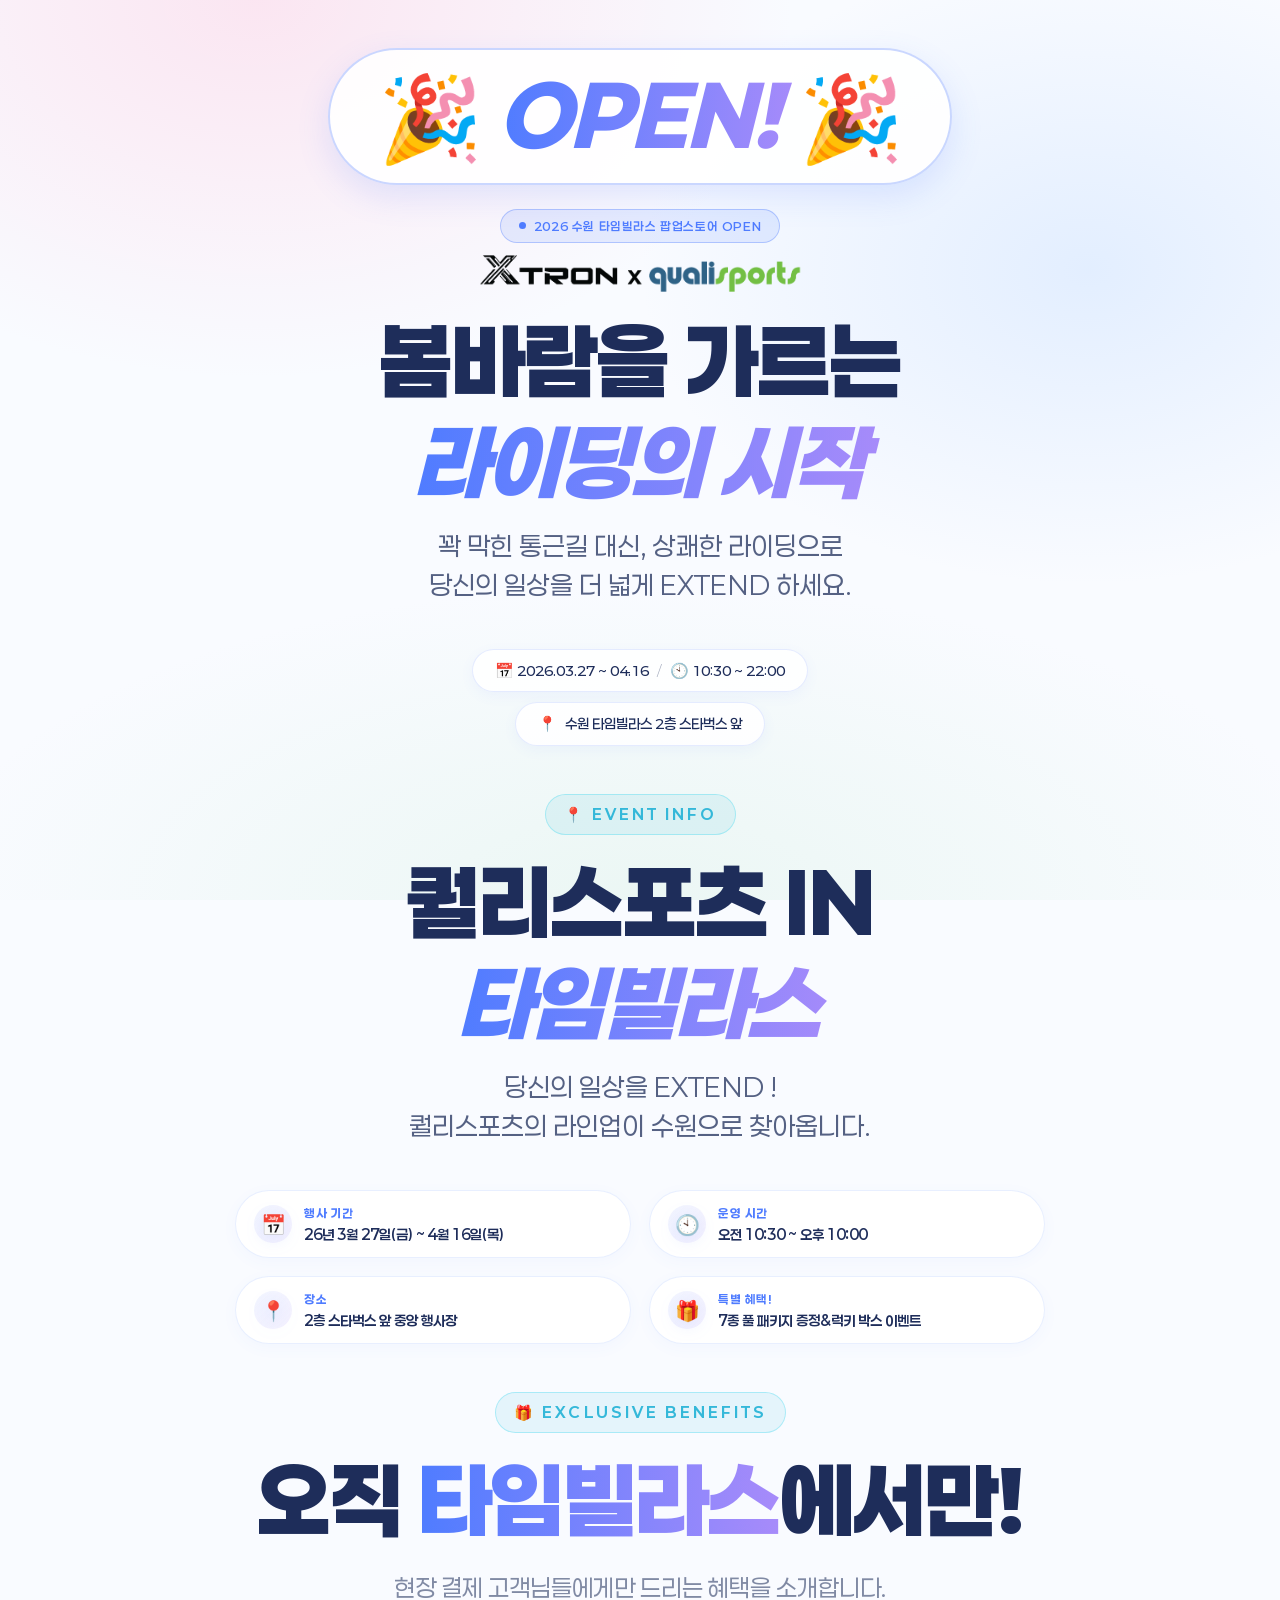
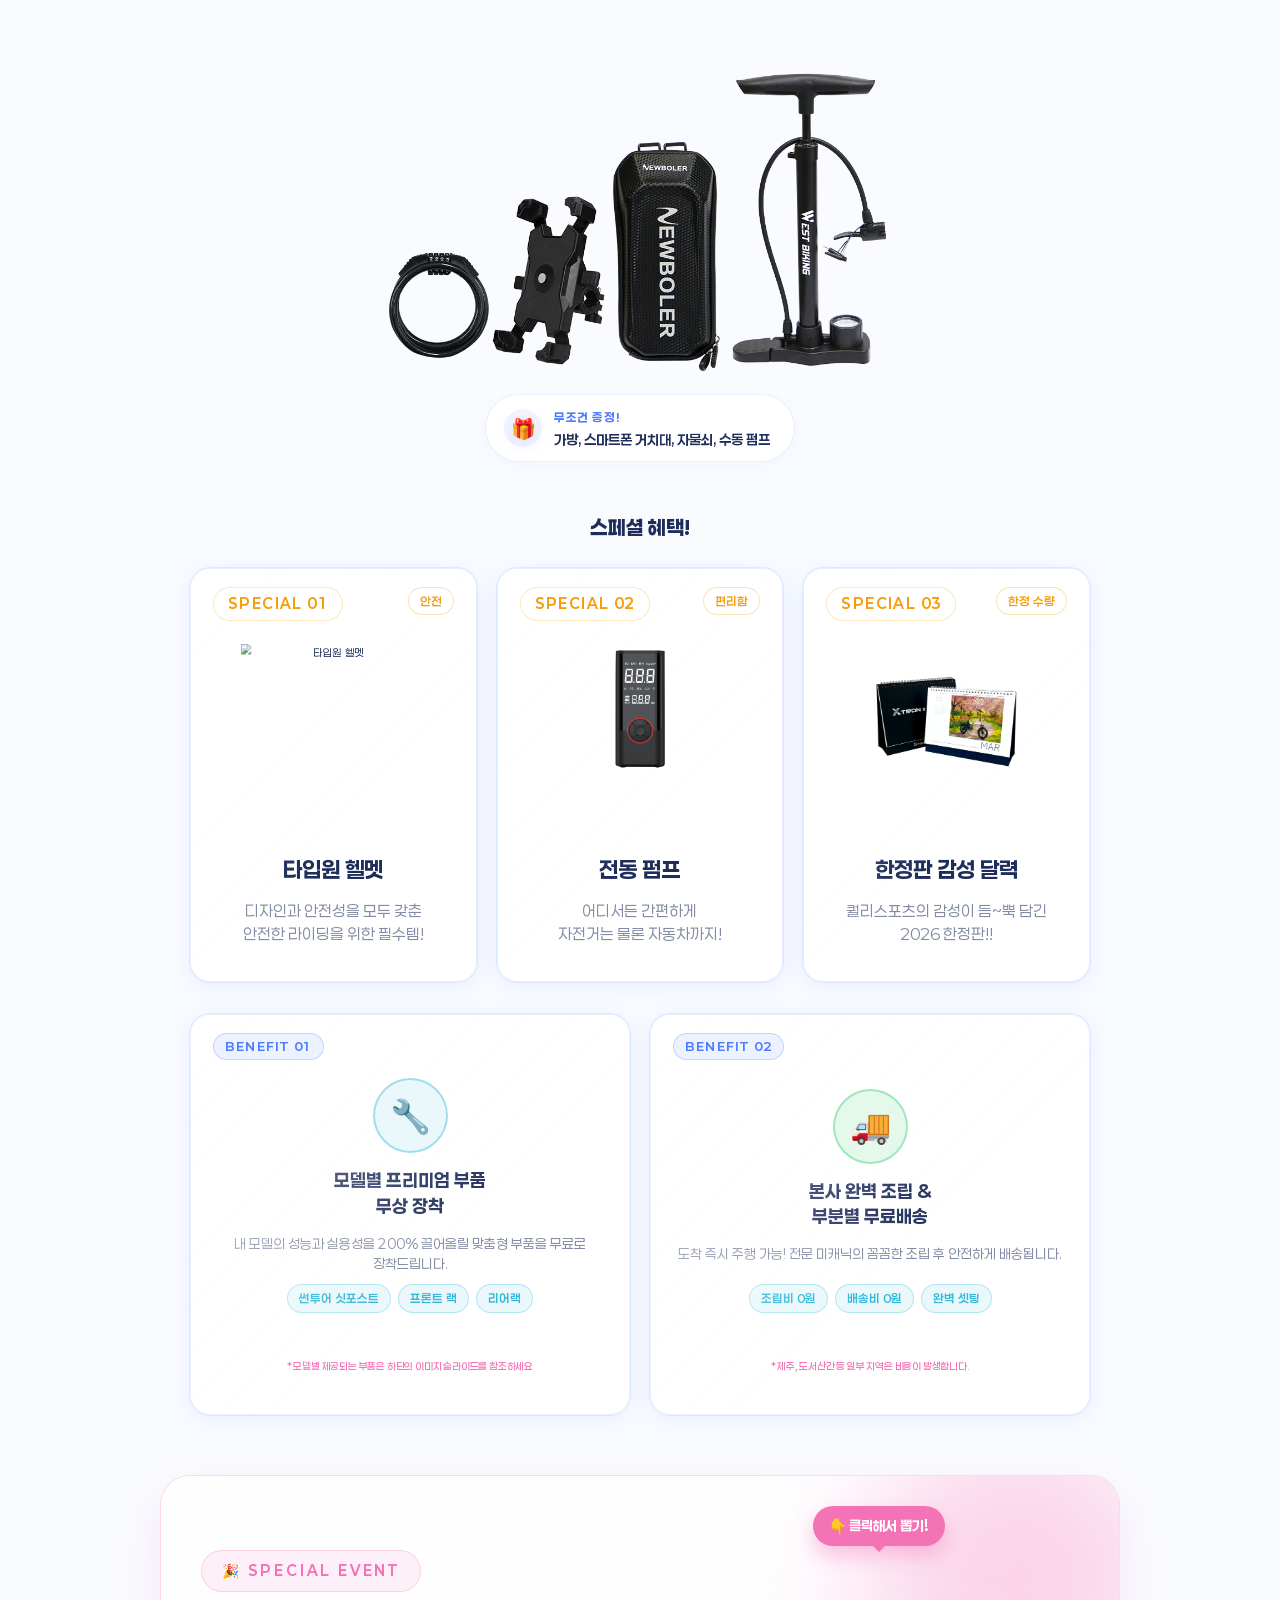
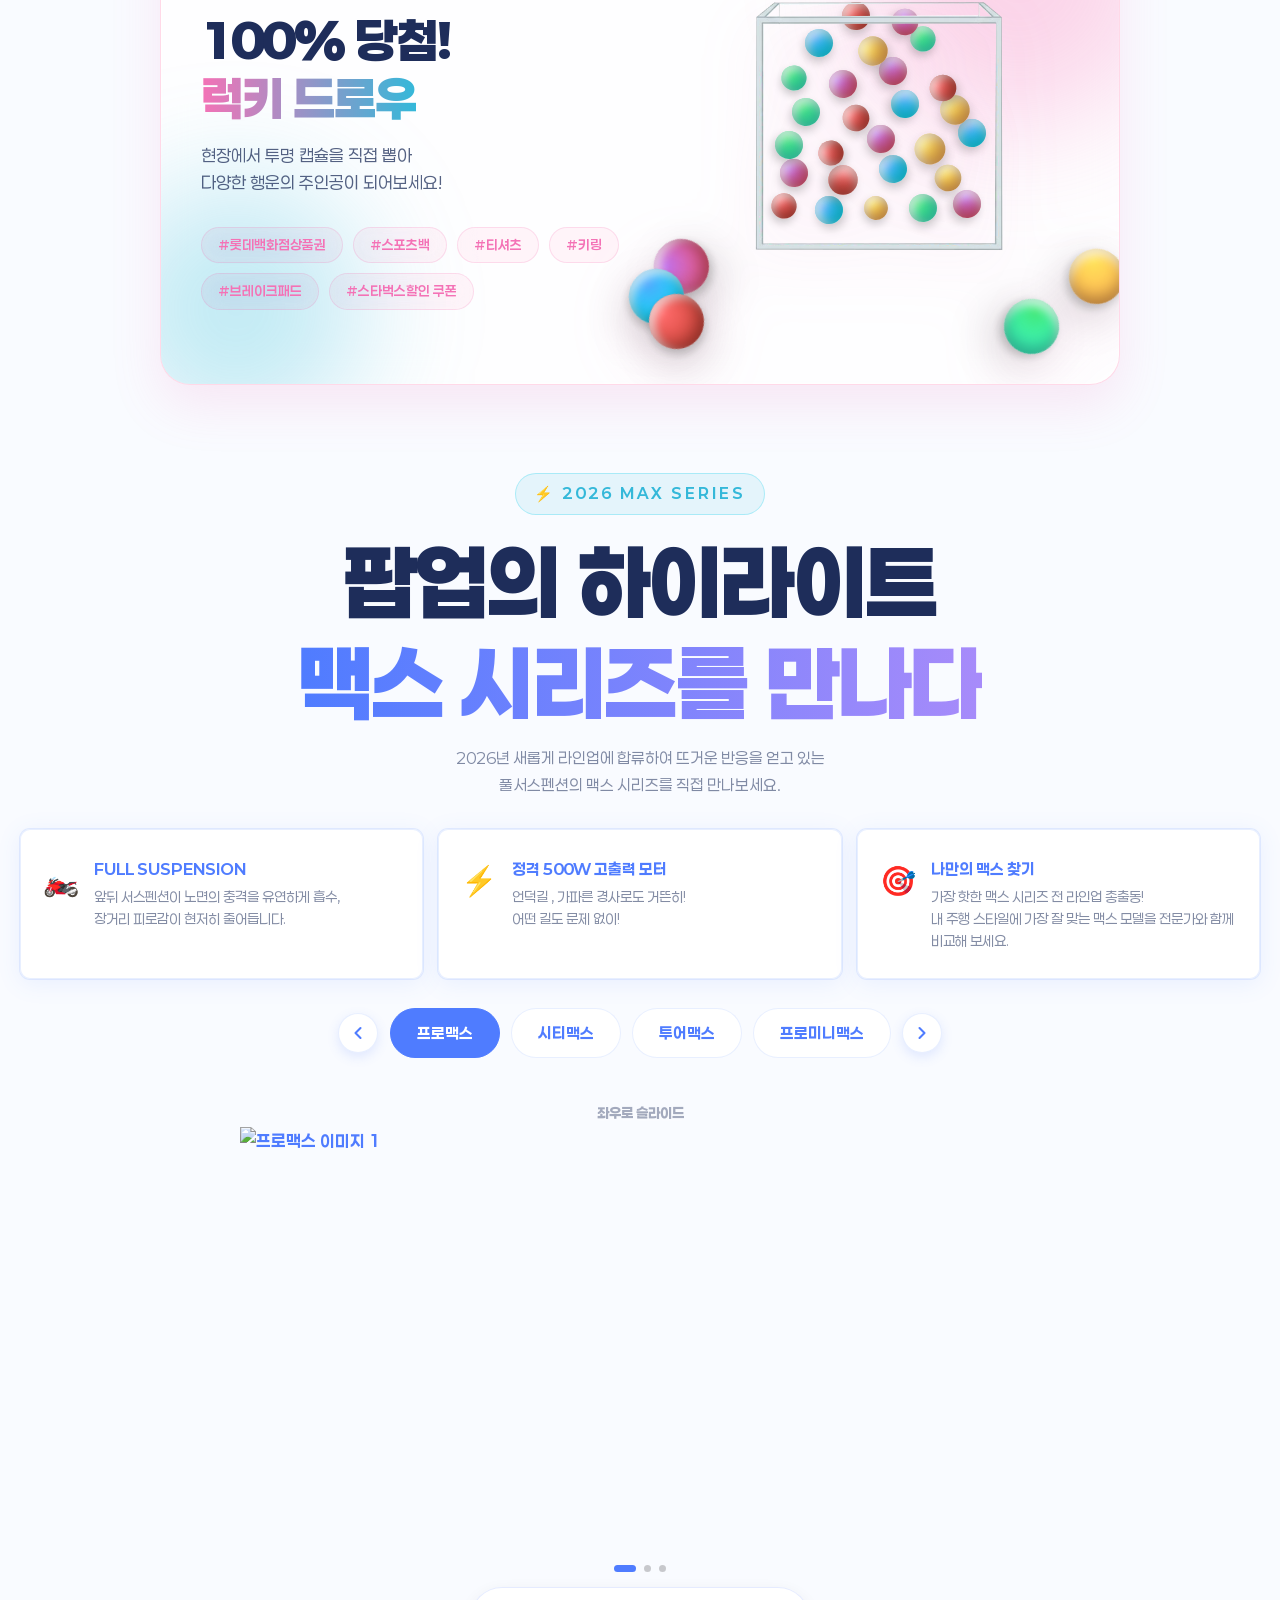
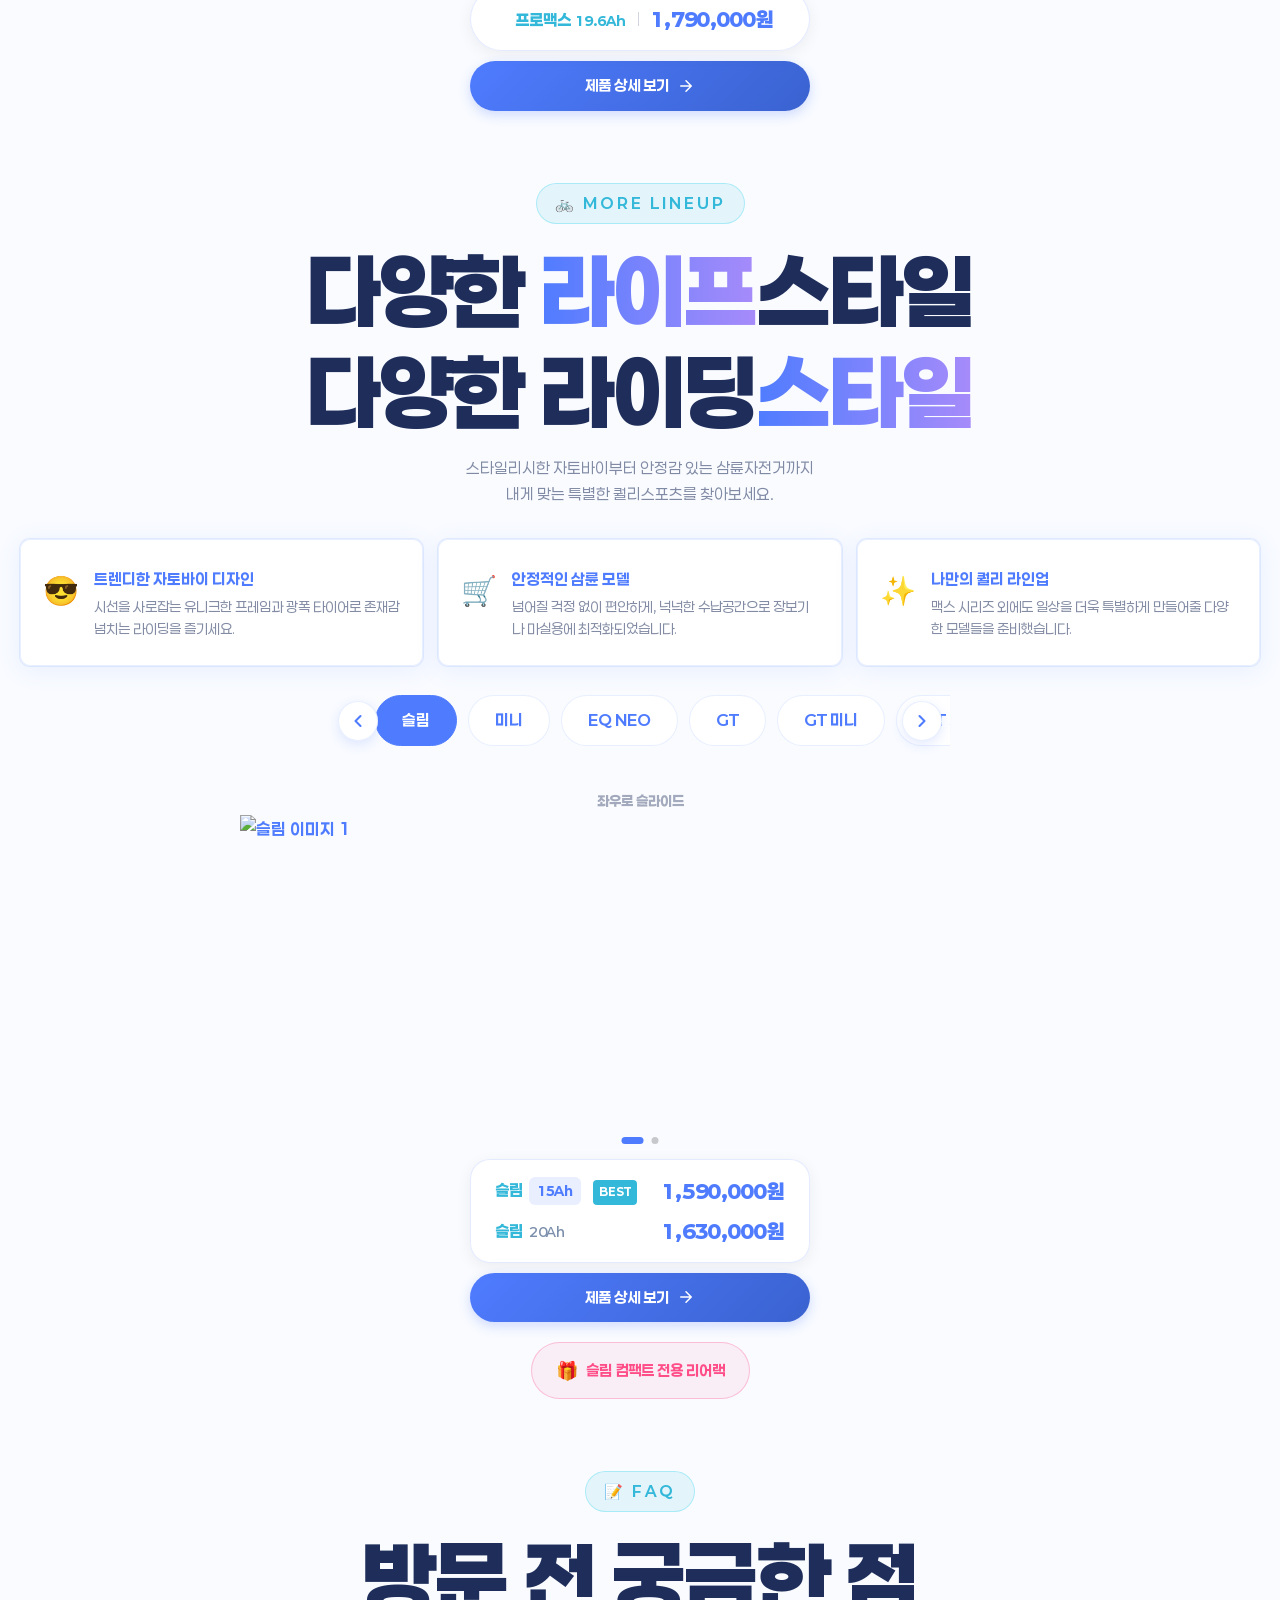
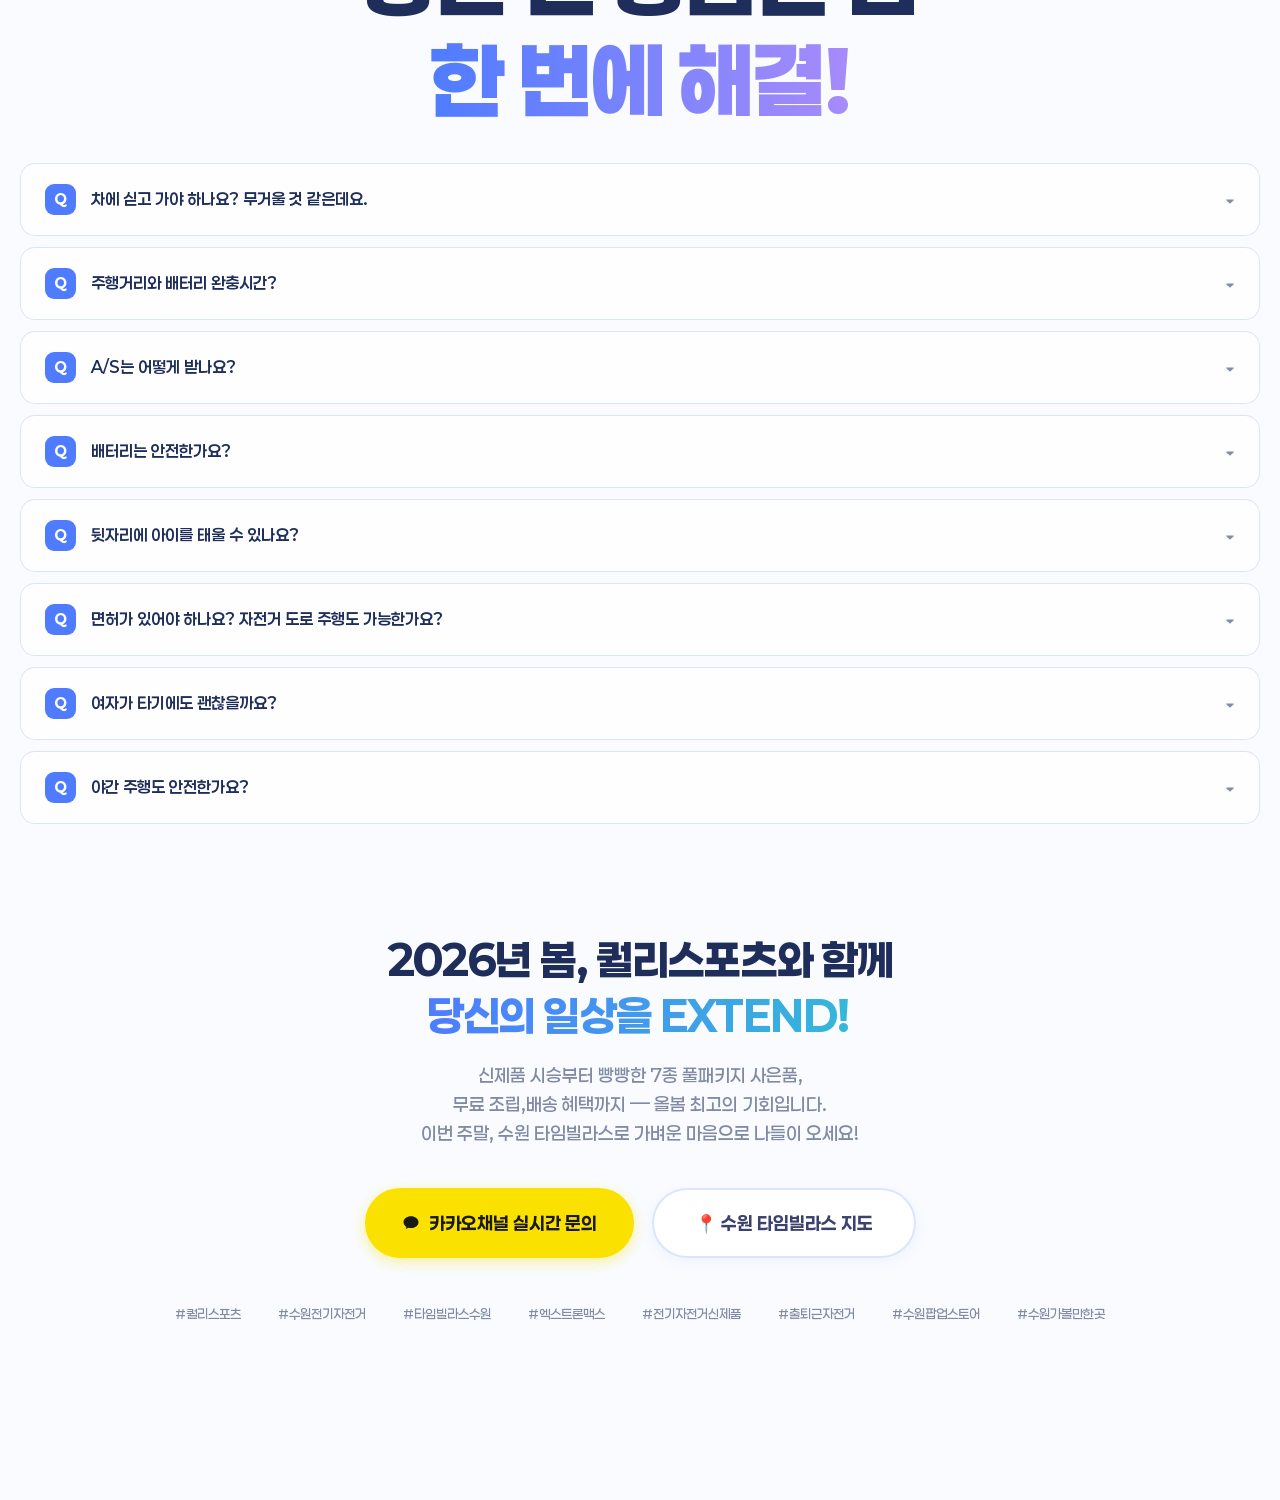
==== commit 631f2029: "스포츠백 명칭 변경" ====
--- a/index.html
+++ b/index.html
@@ -260,7 +260,7 @@
             <p class="lucky-desc">현장에서 투명 캡슐을 직접 뽑아<br>다양한 행운의 주인공이 되어보세요!</p>
             <div class="lucky-tags">
               <span class="l-tag">#롯데백화점상품권</span>
-              <span class="l-tag">#엑스트론로고 스포츠백</span>
+              <span class="l-tag">#스포츠백</span>
               <span class="l-tag">#티셔츠</span>
               <span class="l-tag">#키링</span>
               <span class="l-tag">#브레이크패드</span>
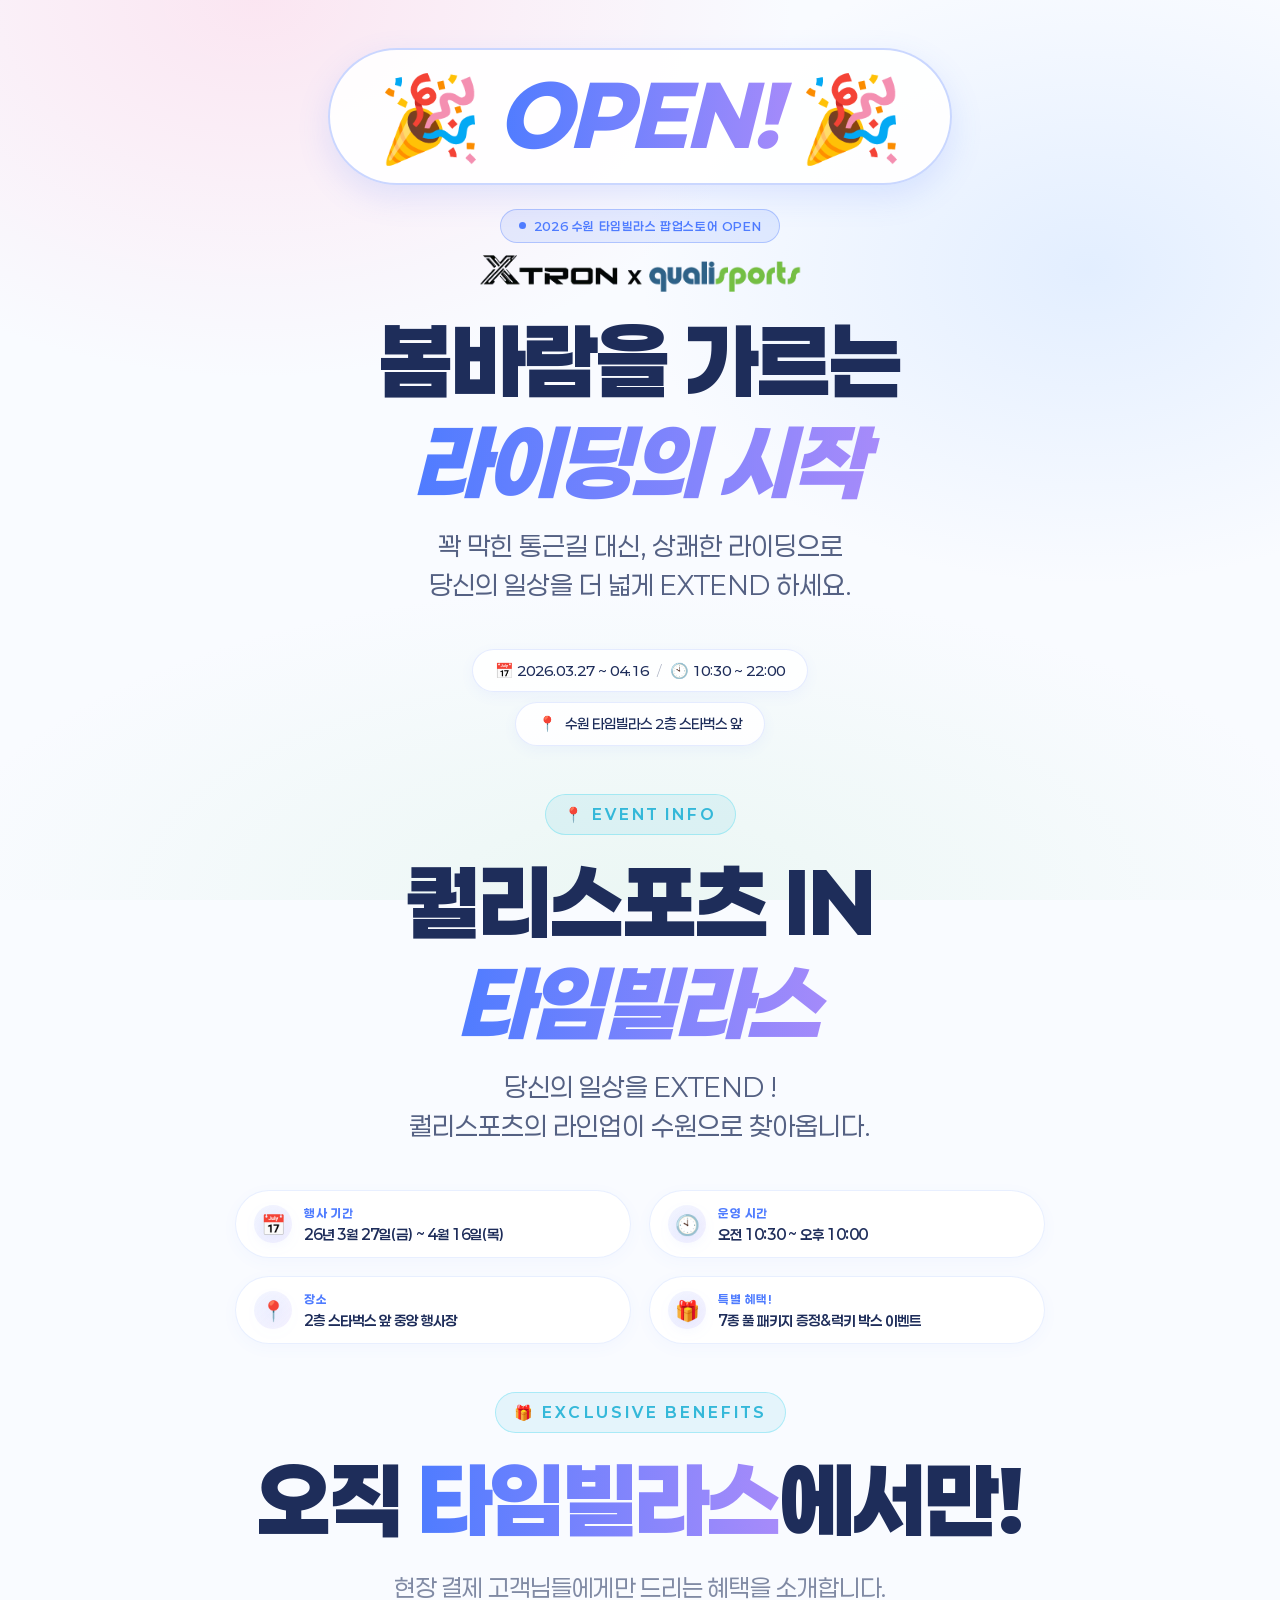
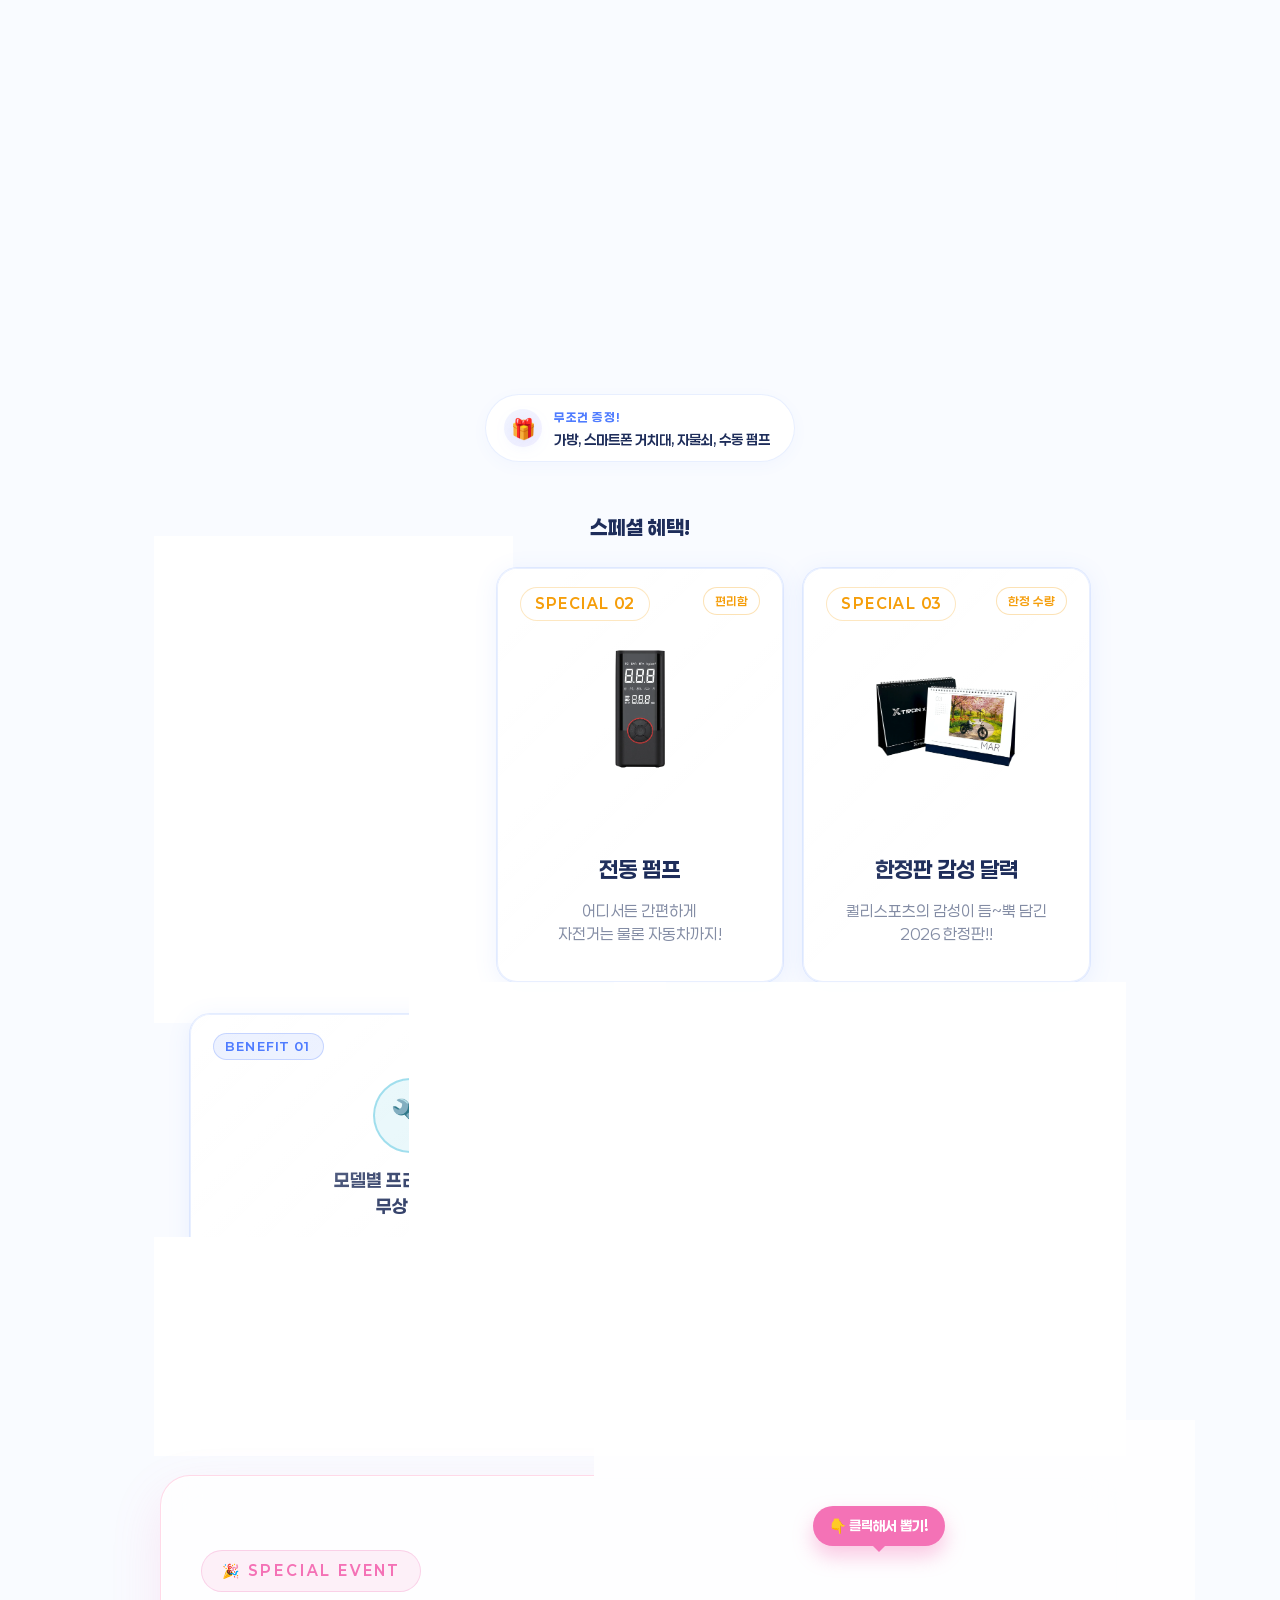
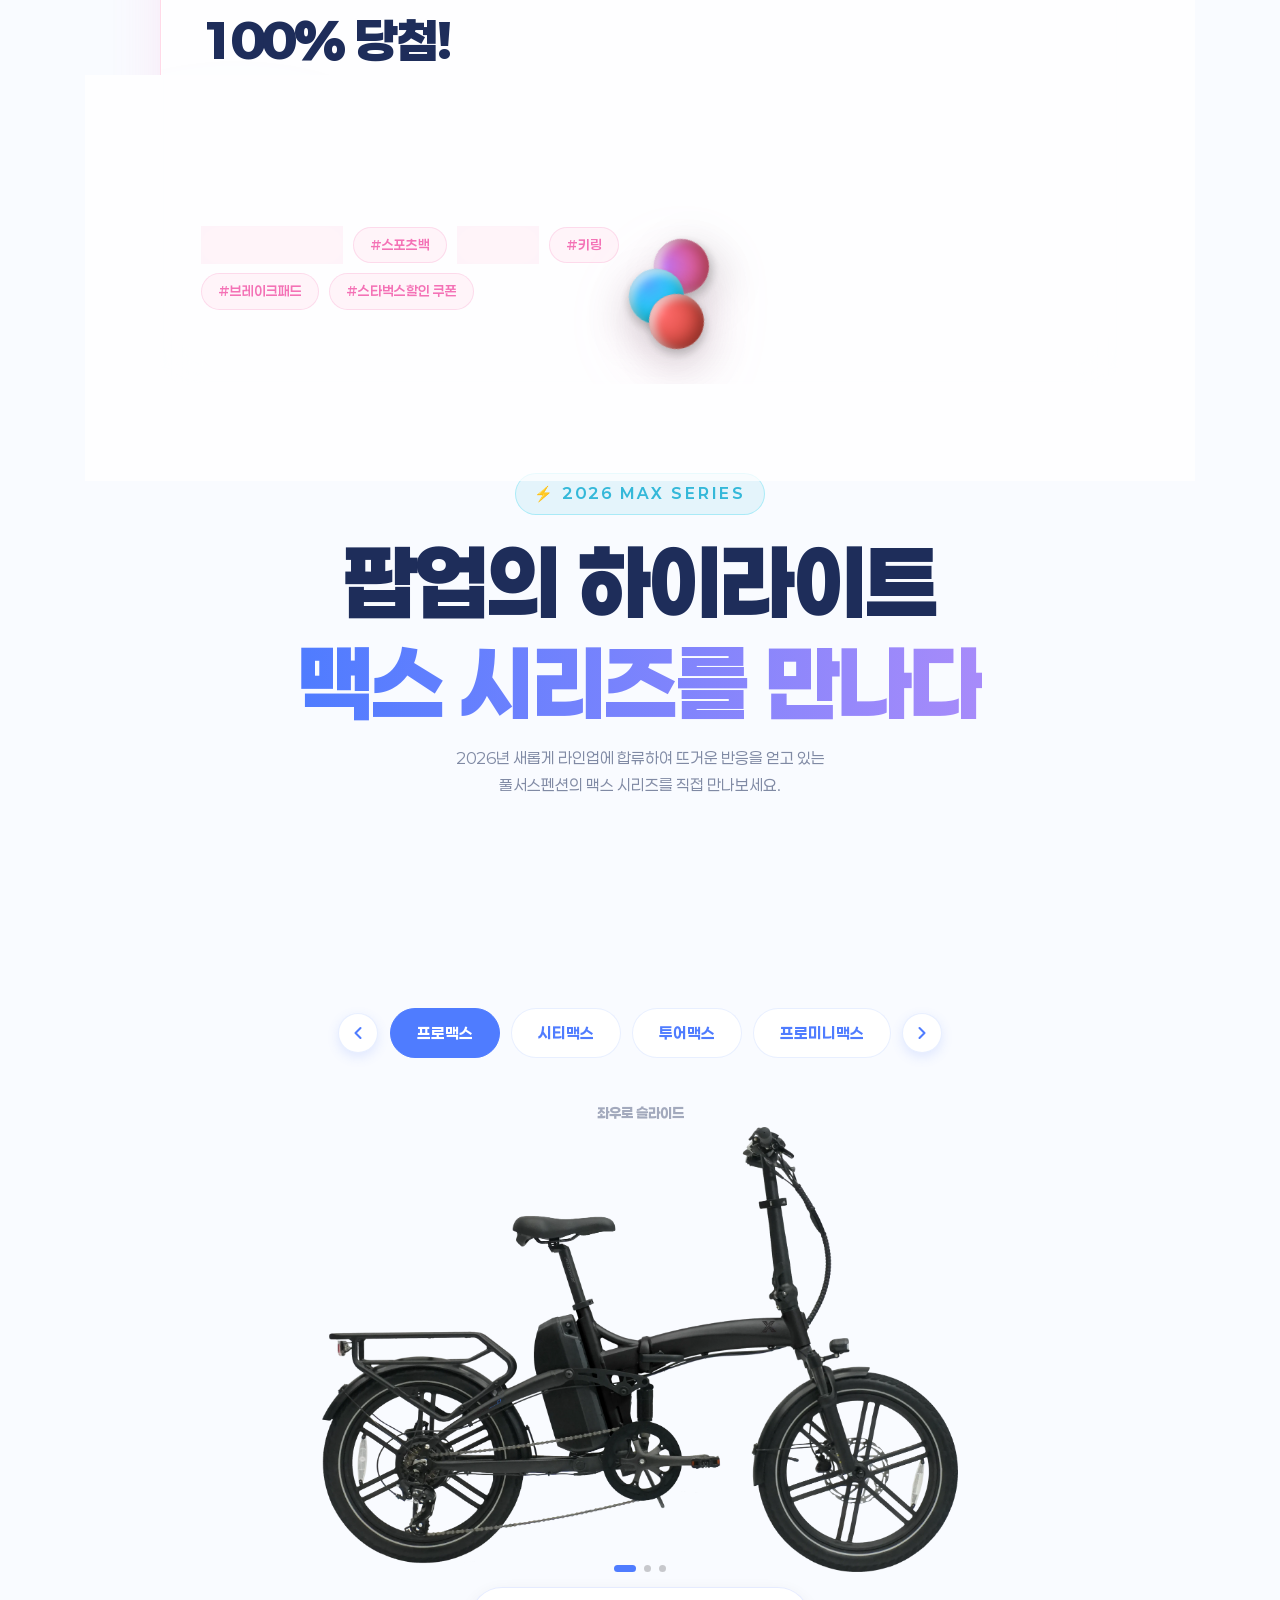
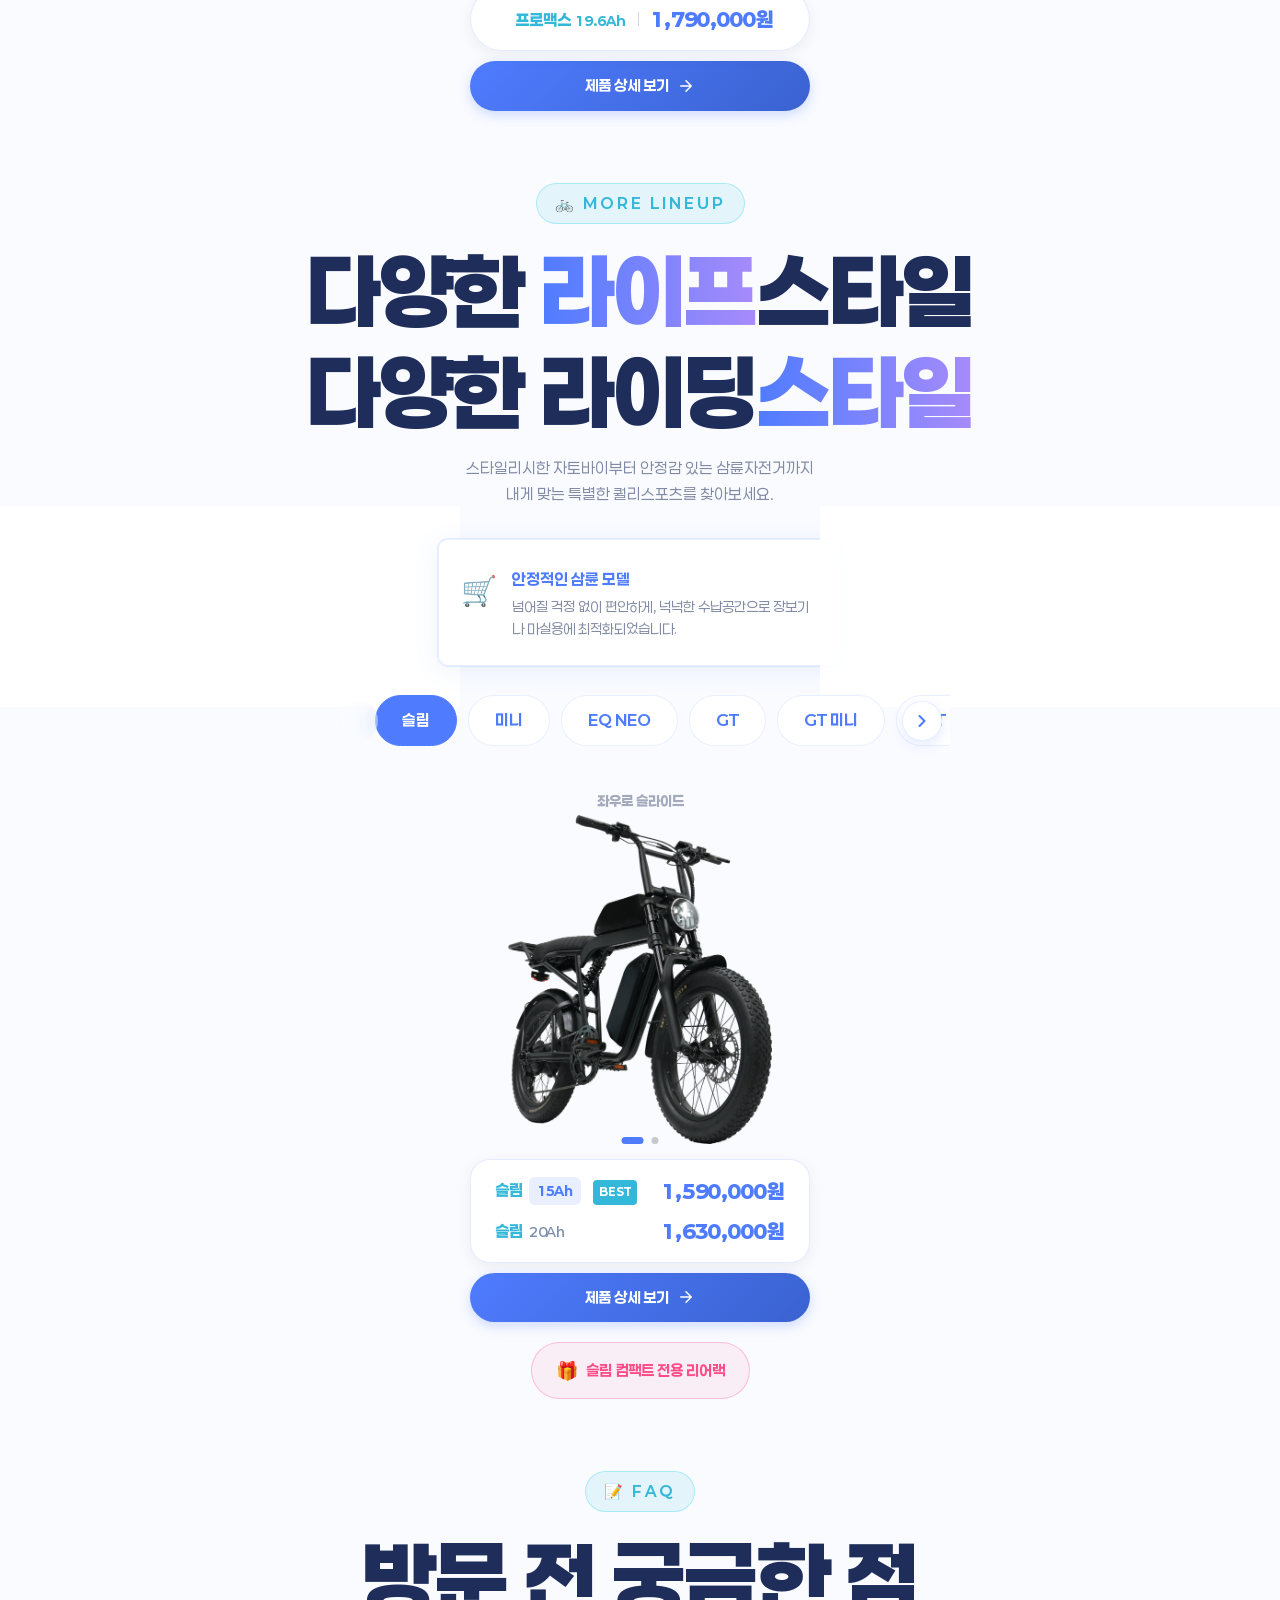
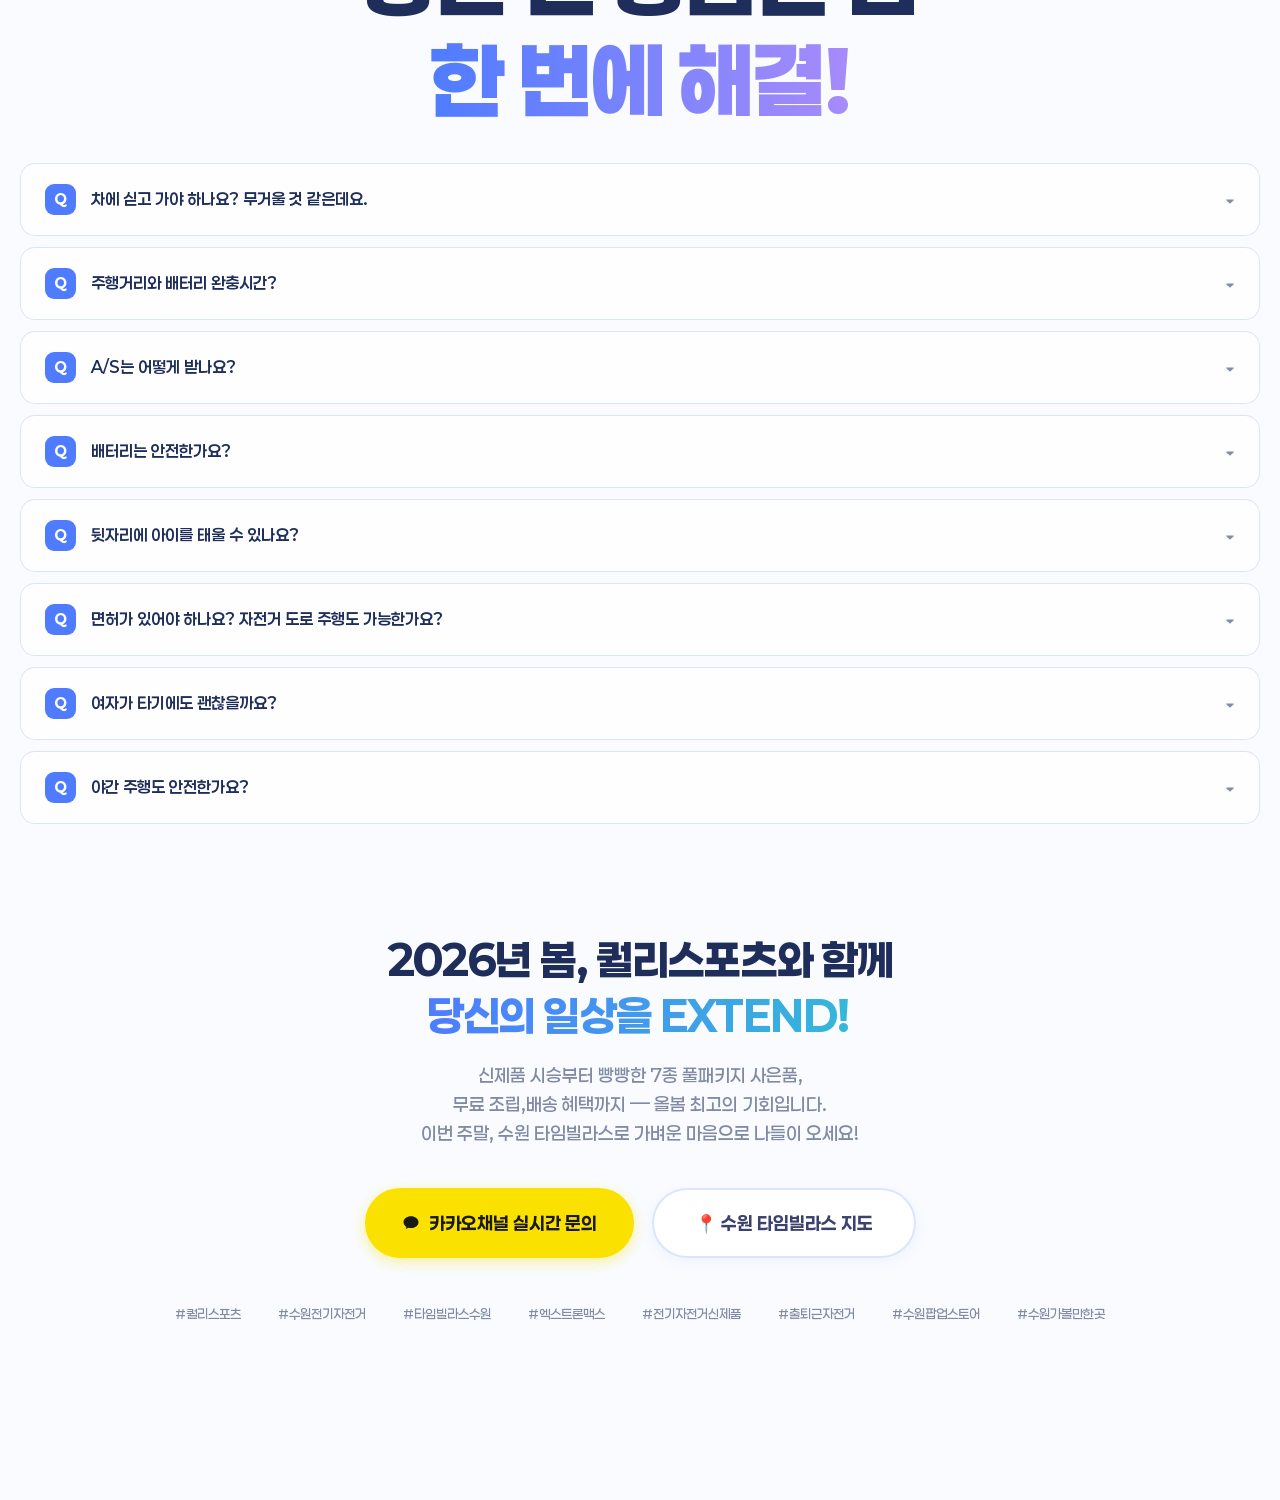
==== commit 8cc11433: "jpg, png 삭제" ====
--- a/index.html
+++ b/index.html
@@ -58,7 +58,7 @@
         2026 수원 타임빌라스 팝업스토어 OPEN
       </div>
       <div class="hero-center-logo">
-        <img src="images/Xtron_x_Qualisports_Logo_Black.png" alt="엑스트론 × 퀄리스포츠 로고">
+        <img src="images/Xtron_x_Qualisports_Logo_Black.webp" alt="엑스트론 × 퀄리스포츠 로고">
       </div>
       <h1 class="hero-title">
         봄바람을 가르는<br><span>라이딩의 시작</span>
@@ -133,7 +133,7 @@
     <!-- 사은품 카드 -->
     <div class="gift-image-card special-gift-card">
       
-      <img src="images/gift-4set.png" alt="사은품 4종" class="gift-bundle-img">
+      <img src="images/gift-4set.webp" alt="사은품 4종" class="gift-bundle-img">
 
       <div class="overview-list gift-overview-list">
         <div class="overview-item">
@@ -154,7 +154,7 @@
         <!-- 스페셜 1 -->
         <div class="card benefit-card special-benefit-card">
           <div class="top-half relative w-full h-full bg-slate-100 flex items-center justify-center">
-            <img src="images/type1.png" alt="타입원 헬멧" class="type1-img-scale">
+            <img src="images/type1.webp" alt="타입원 헬멧" class="type1-img-scale">
             
             <span class="benefit-number benefit-number-special">SPECIAL 01</span>
             
@@ -172,7 +172,7 @@
         <!-- 스페셜 2 -->
         <div class="card benefit-card special-benefit-card">
           <div class="top-half relative w-full h-full bg-slate-100 flex items-center justify-center">
-            <img src="images/Epump.png" alt="전동 펌프" class="pump-img-scale">
+            <img src="images/Epump.webp" alt="전동 펌프" class="pump-img-scale">
             
             <span class="benefit-number benefit-number-special">SPECIAL 02</span>
 
@@ -190,7 +190,7 @@
         <!-- 스페셜 3 -->
         <div class="card benefit-card special-benefit-card">
           <div class="top-half relative w-full h-full bg-slate-100 flex items-center justify-center">
-            <img src="images/calendar.png" alt="감성 달력">
+            <img src="images/calendar.webp" alt="감성 달력">
             
             <span class="benefit-number benefit-number-special">SPECIAL 03</span>
             
@@ -304,7 +304,7 @@
                 <div class="lucky-gacha-ball b30 purple"></div>
 
               </div>
-              <img src="images/front_lucky_box.png" alt="럭키 드로우 아크릴 상자" class="lucky-box-img">
+              <img src="images/front_lucky_box.webp" alt="럭키 드로우 아크릴 상자" class="lucky-box-img">
               
               <!-- 상자 외부로 굴러나온 캡슐들 -->
               <div class="lucky-gacha-ball b16 red out-box"></div>
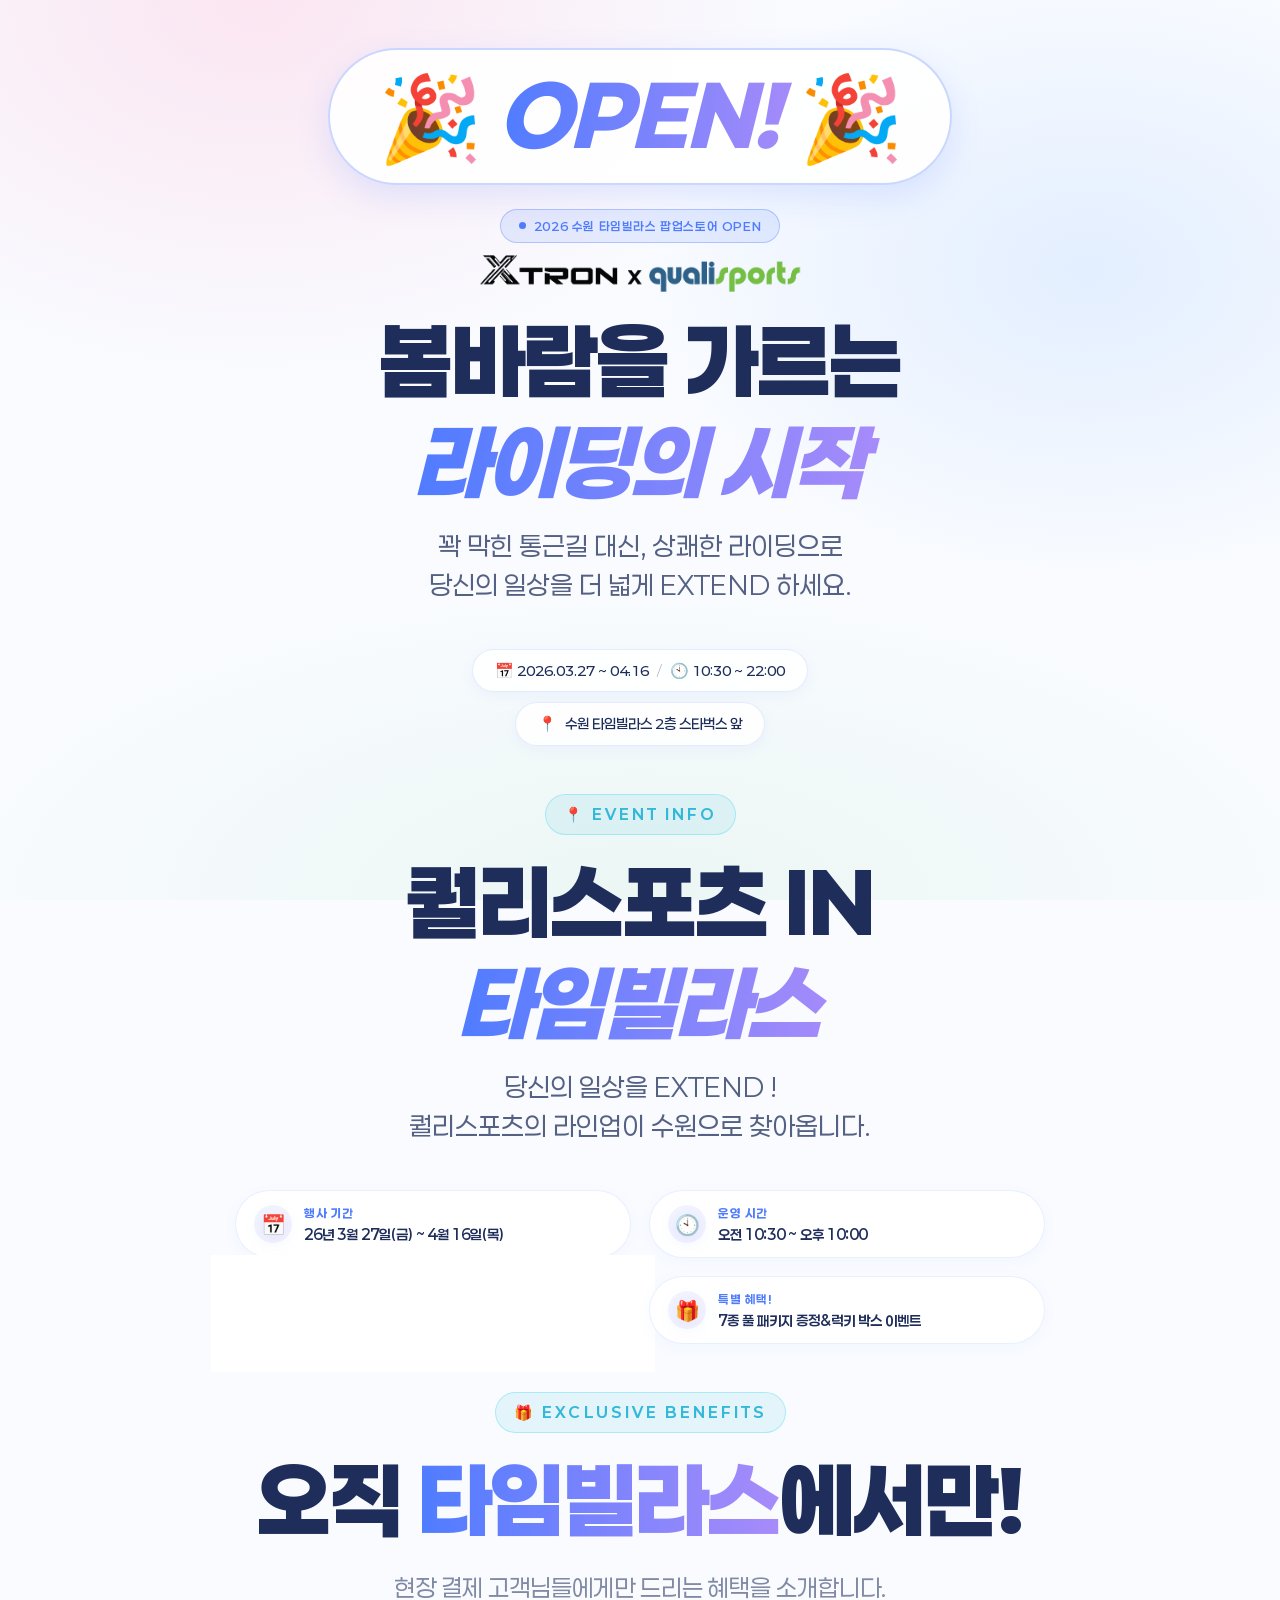
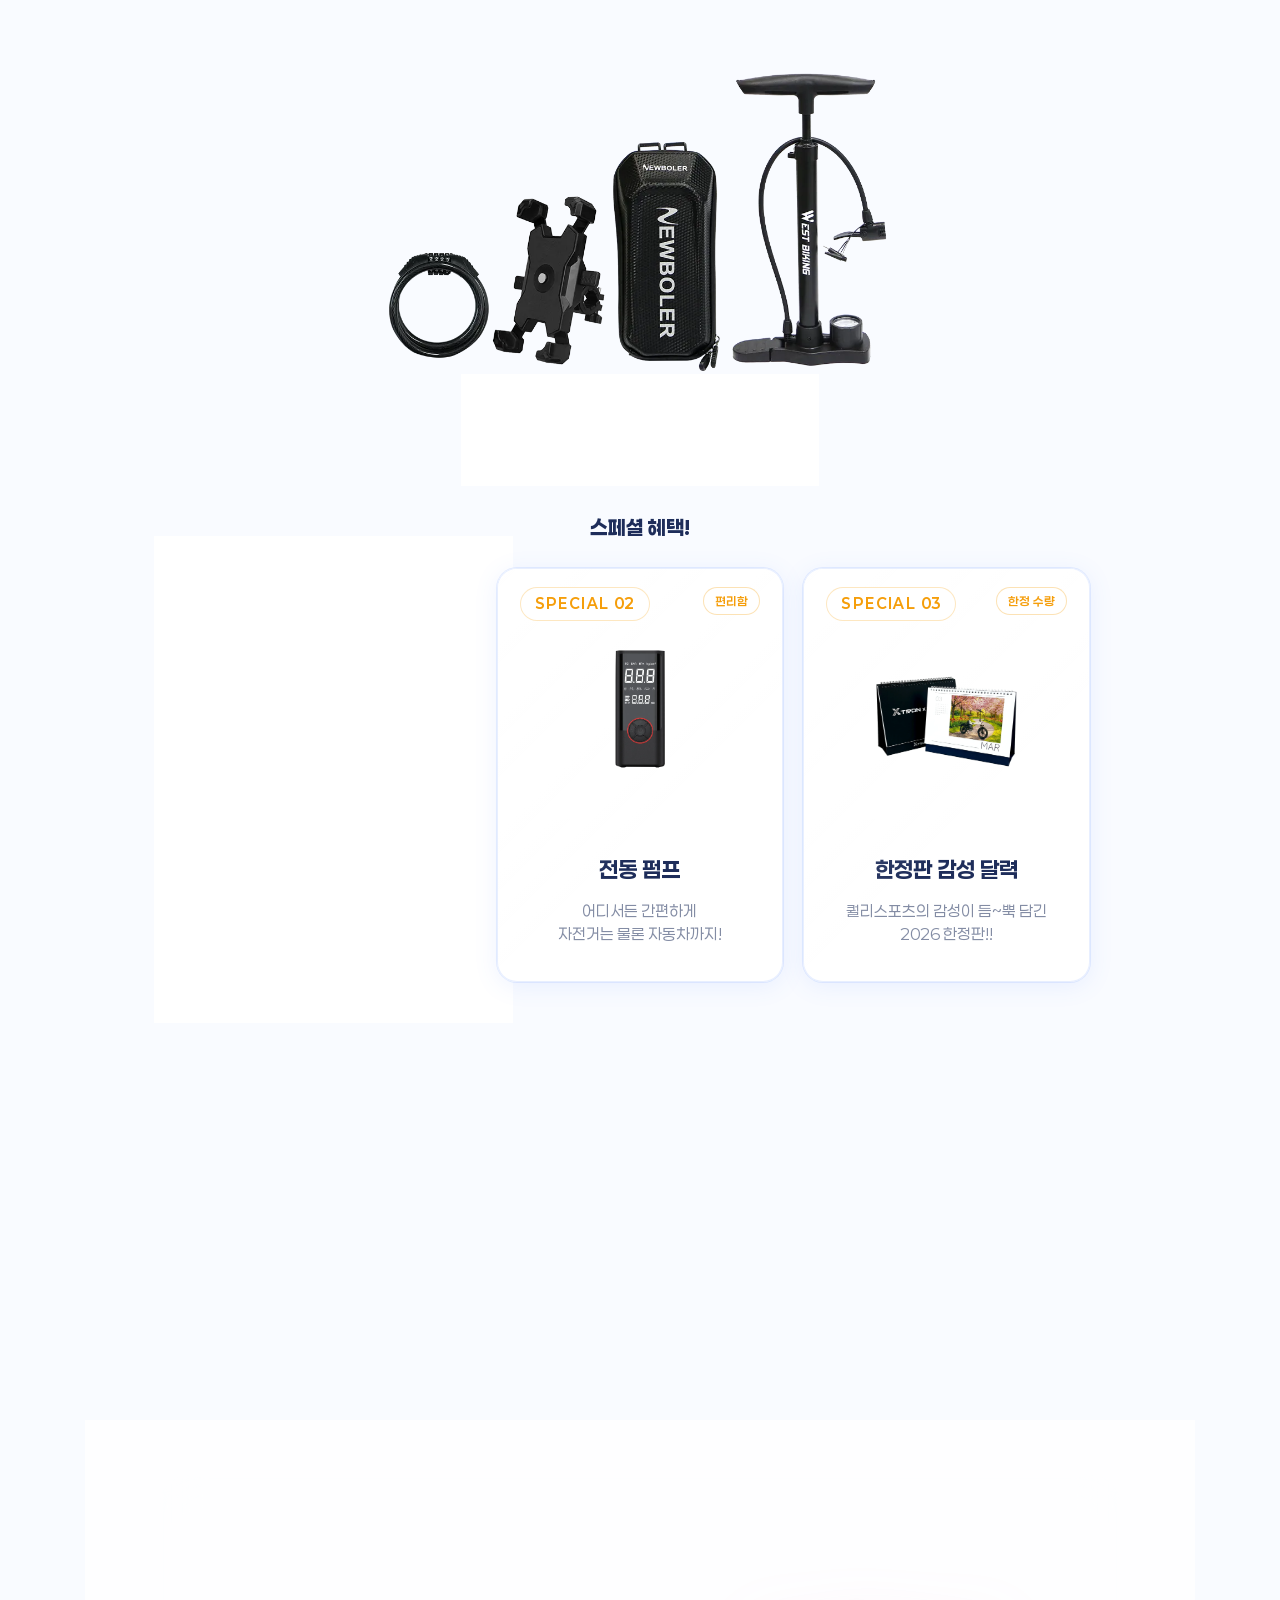
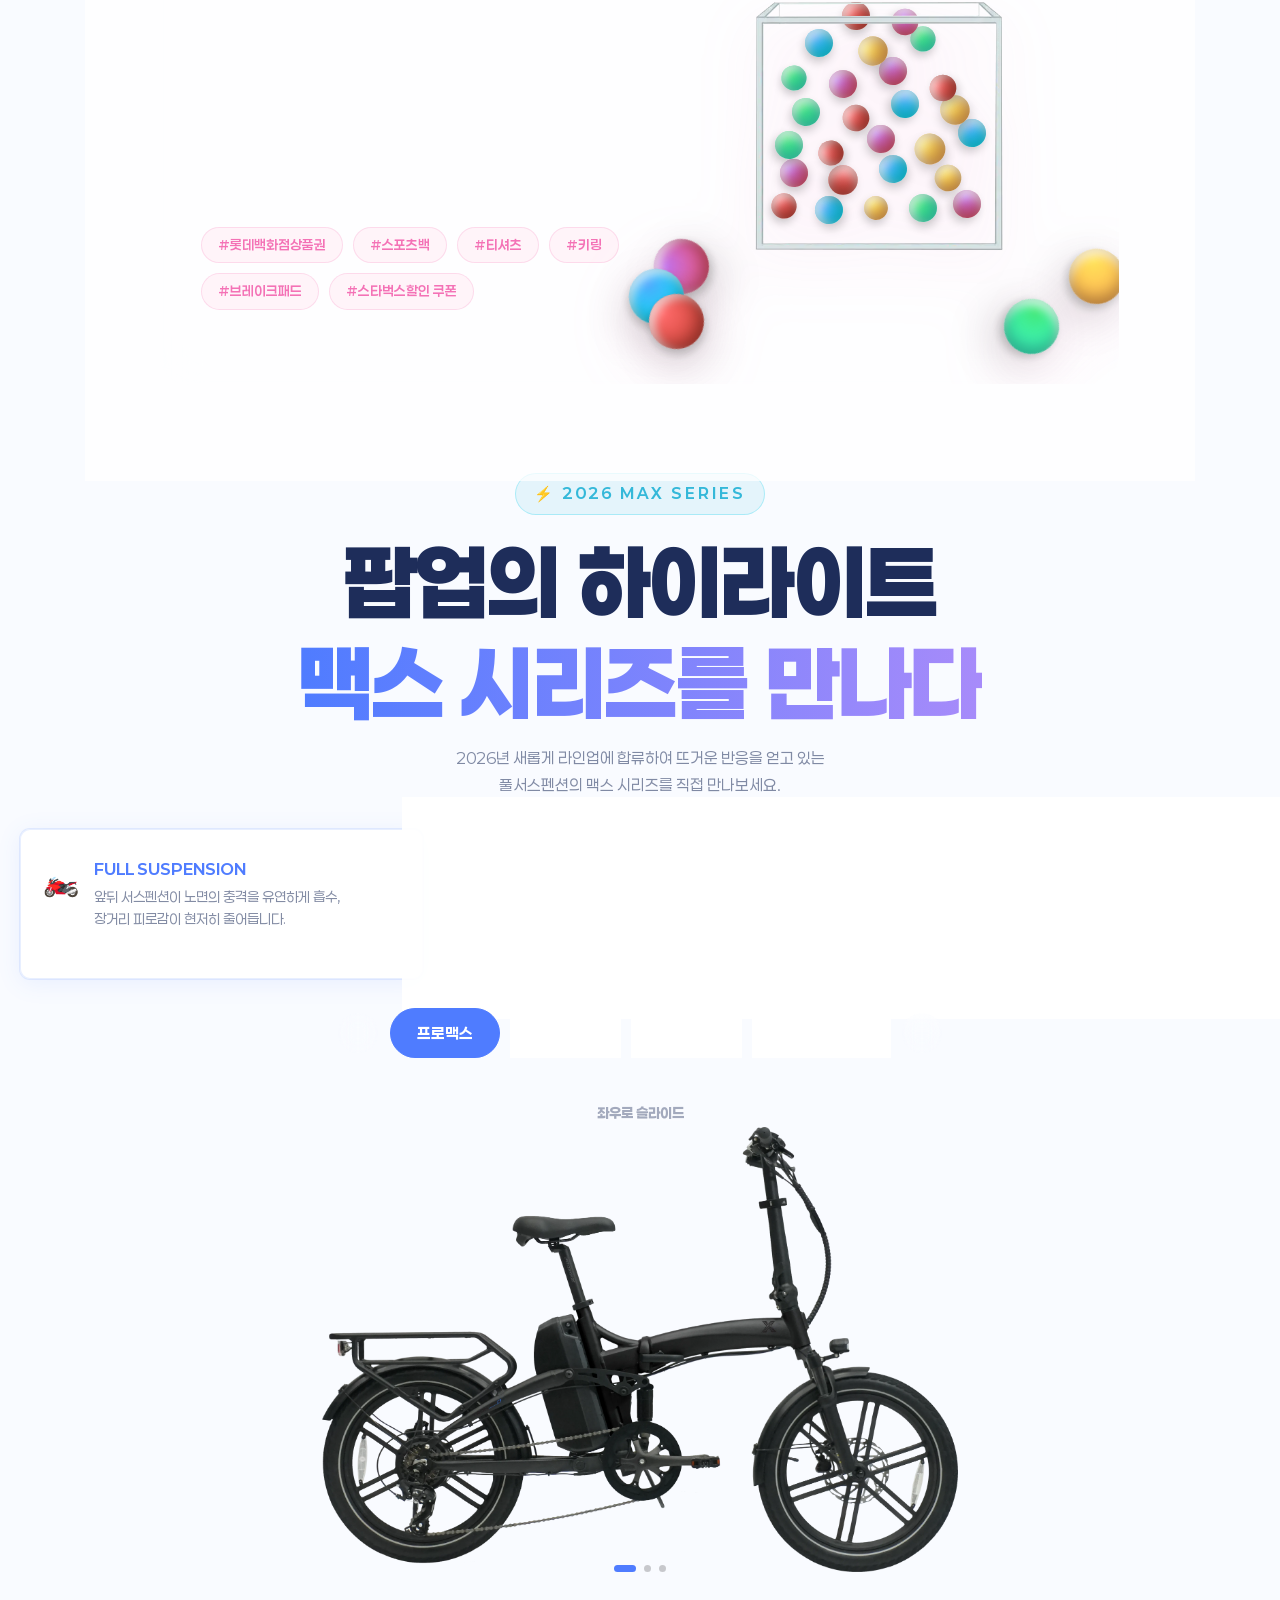
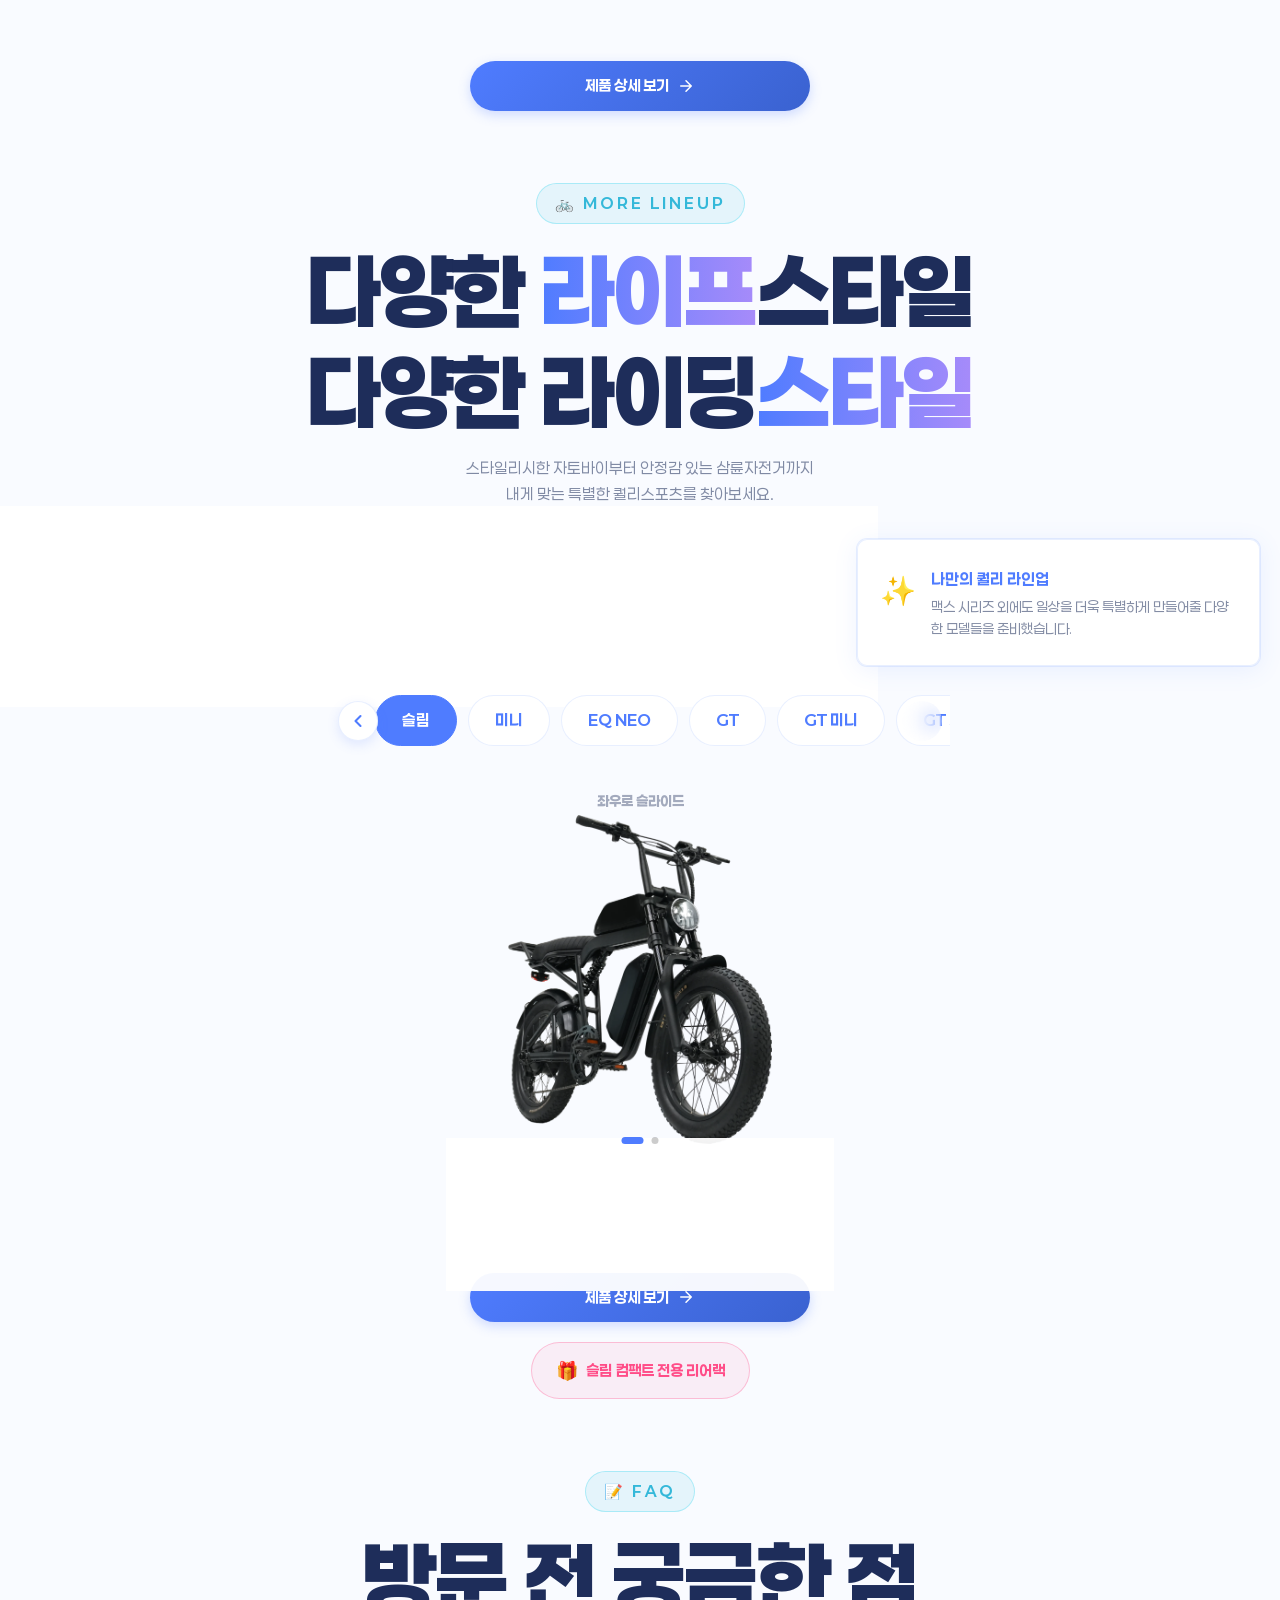
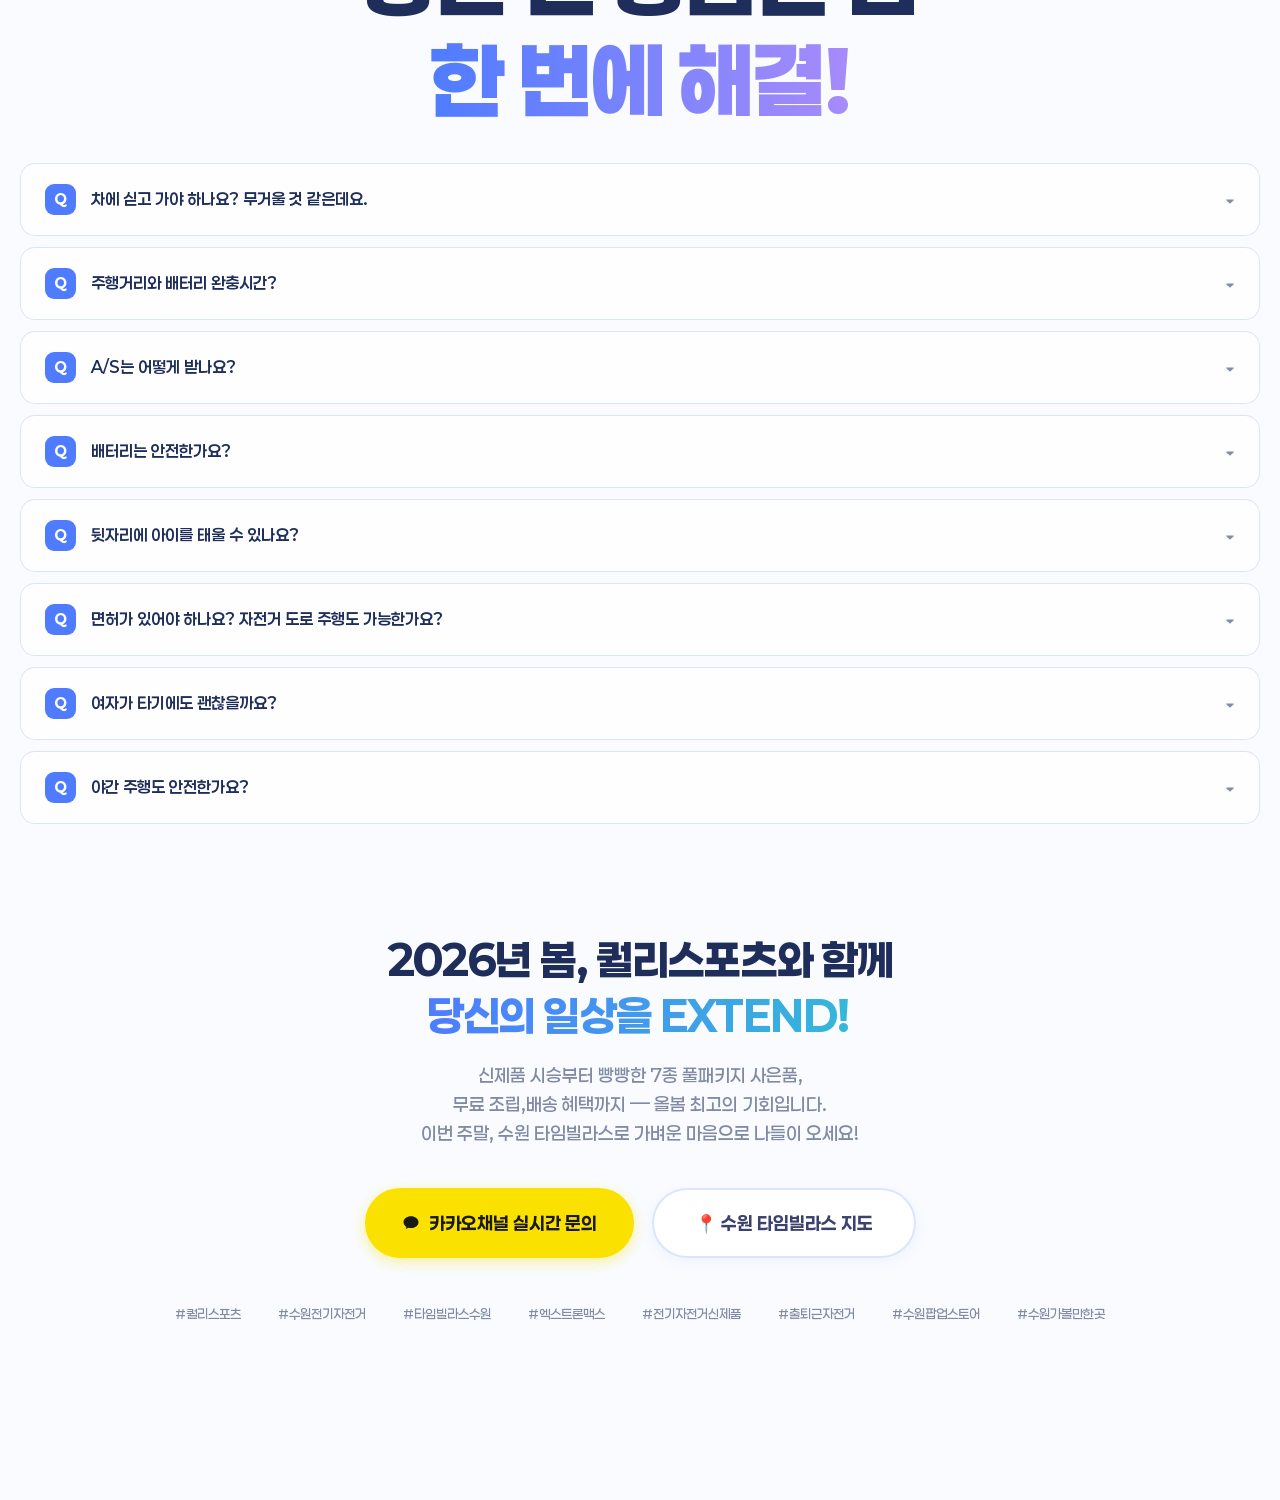
==== commit 86a178d1: "helmat images cloudinary cync" ====
--- a/index.html
+++ b/index.html
@@ -154,7 +154,7 @@
         <!-- 스페셜 1 -->
         <div class="card benefit-card special-benefit-card">
           <div class="top-half relative w-full h-full bg-slate-100 flex items-center justify-center">
-            <img src="images/type1.webp" alt="타입원 헬멧" class="type1-img-scale">
+            <img src="https://res.cloudinary.com/dvtctezm5/image/upload/f_auto,q_auto/v1774269772/type1_bspw26.webp" alt="타입원 헬멧" class="type1-img-scale">
             
             <span class="benefit-number benefit-number-special">SPECIAL 01</span>
             
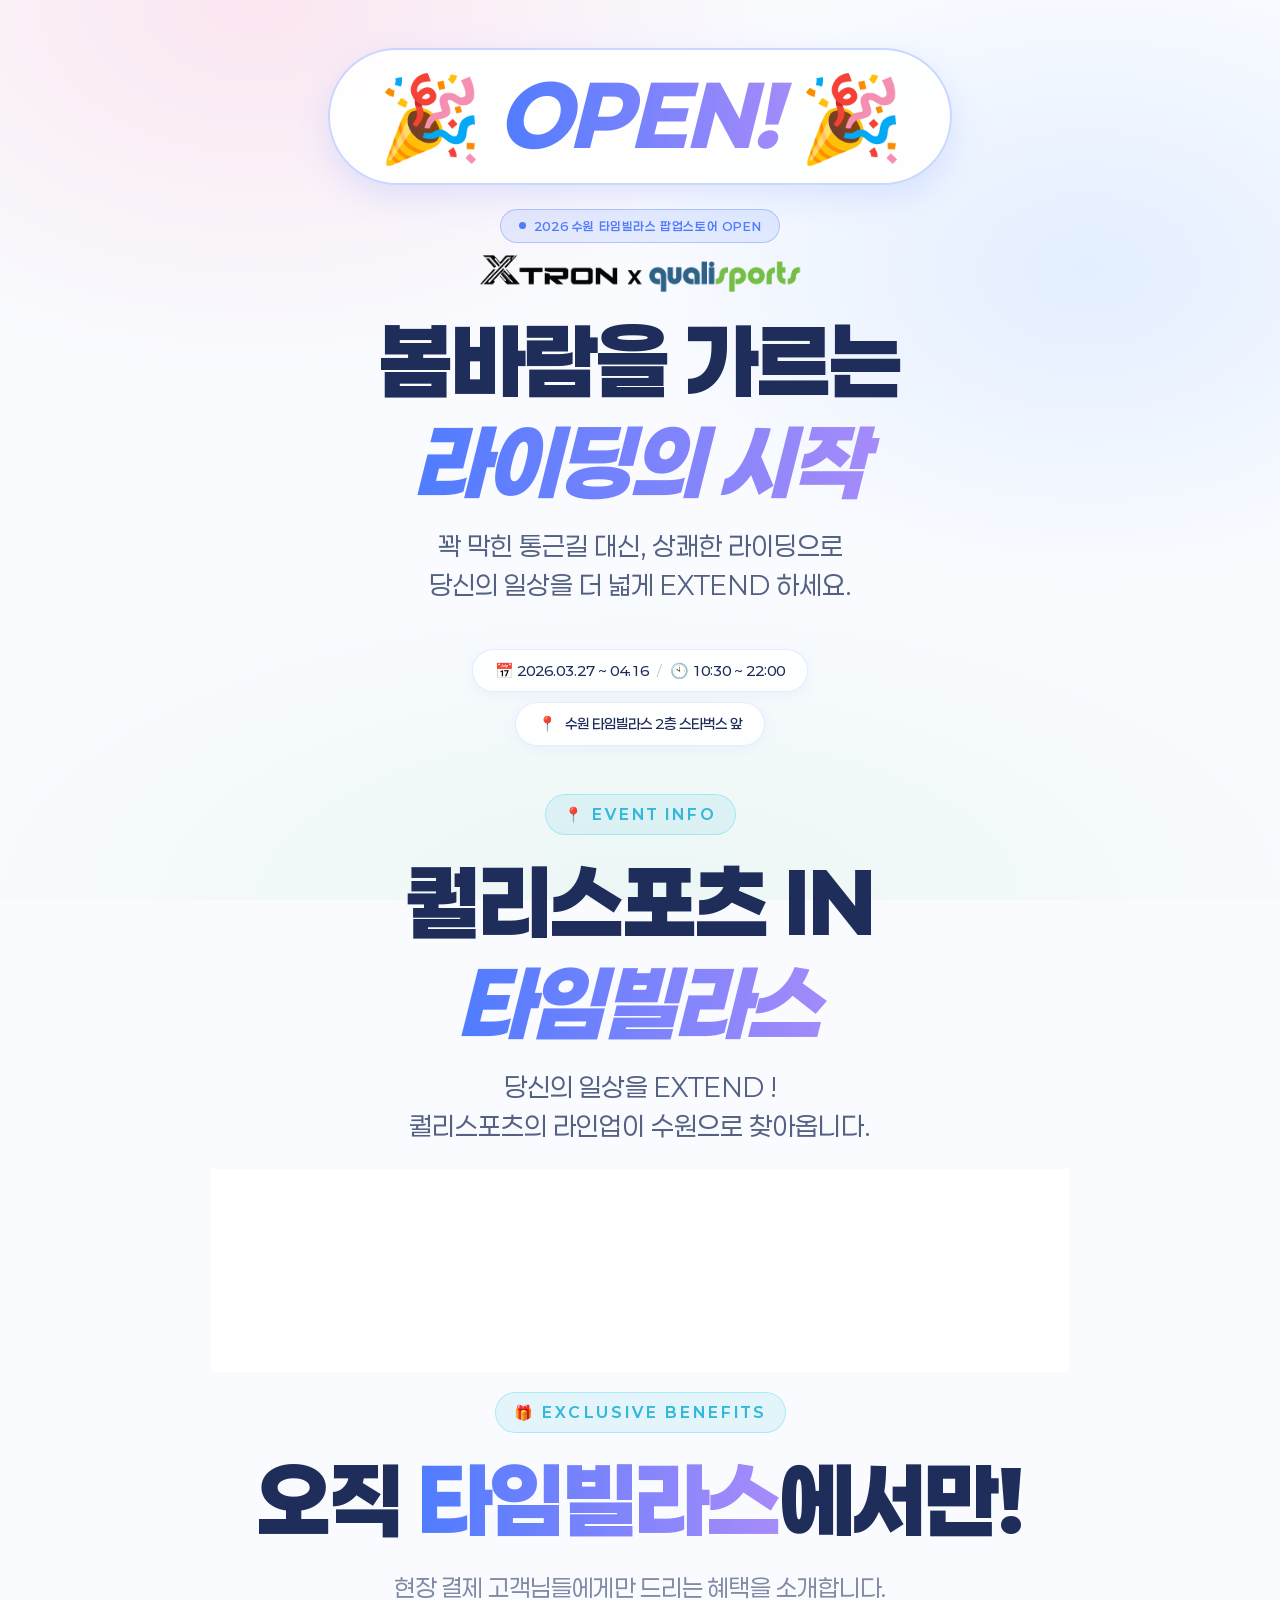
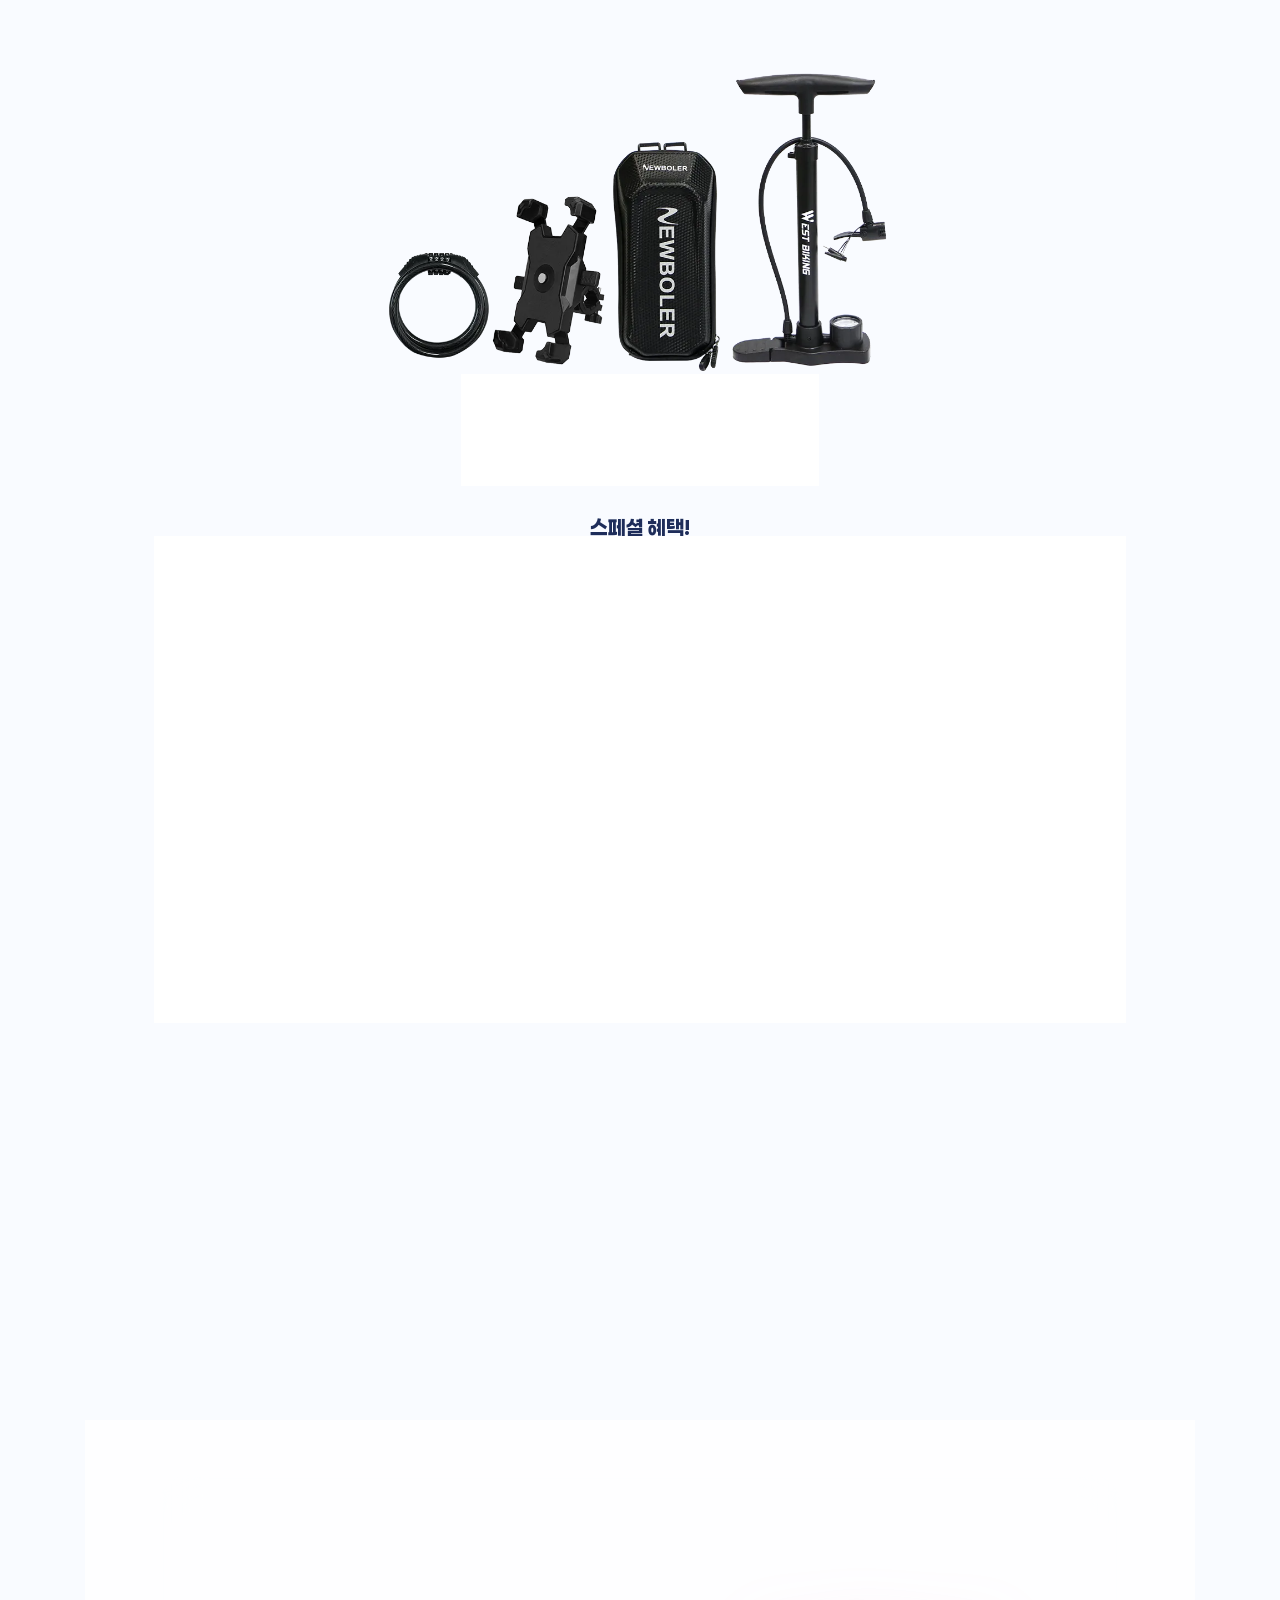
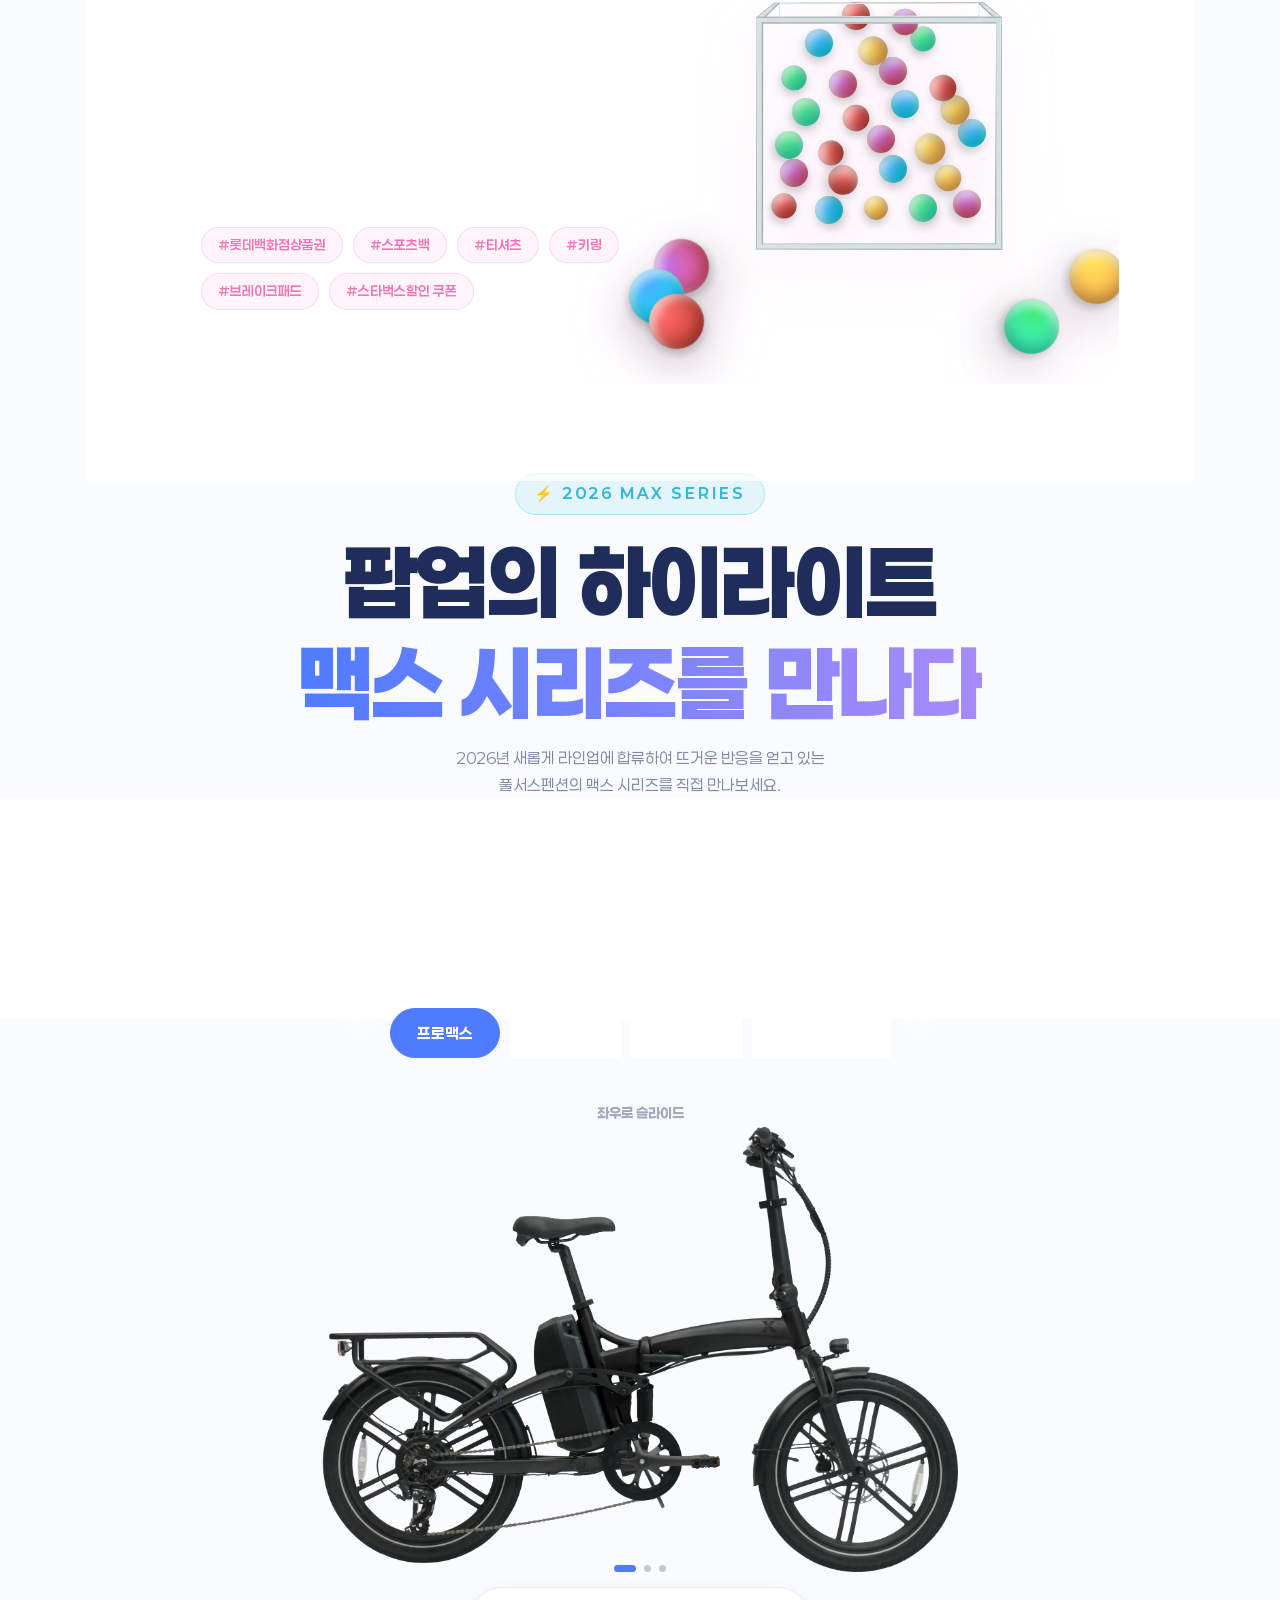
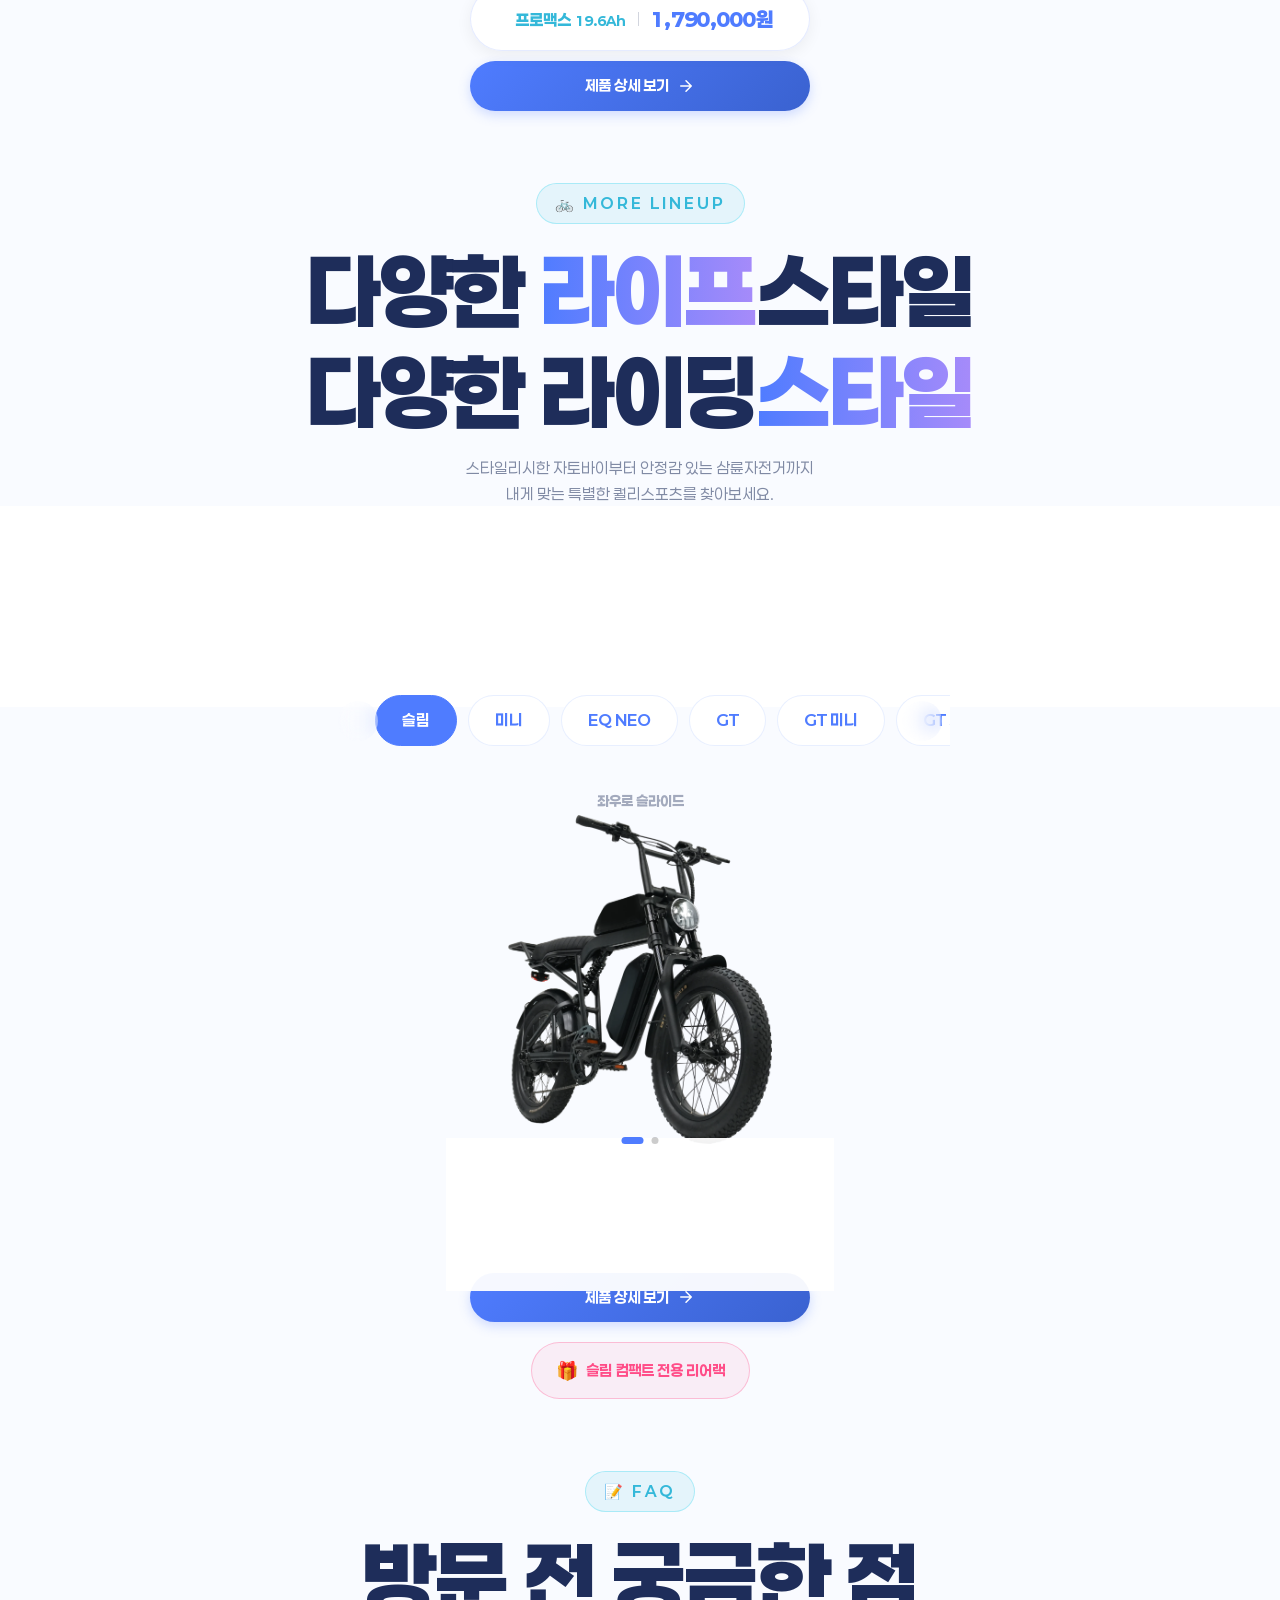
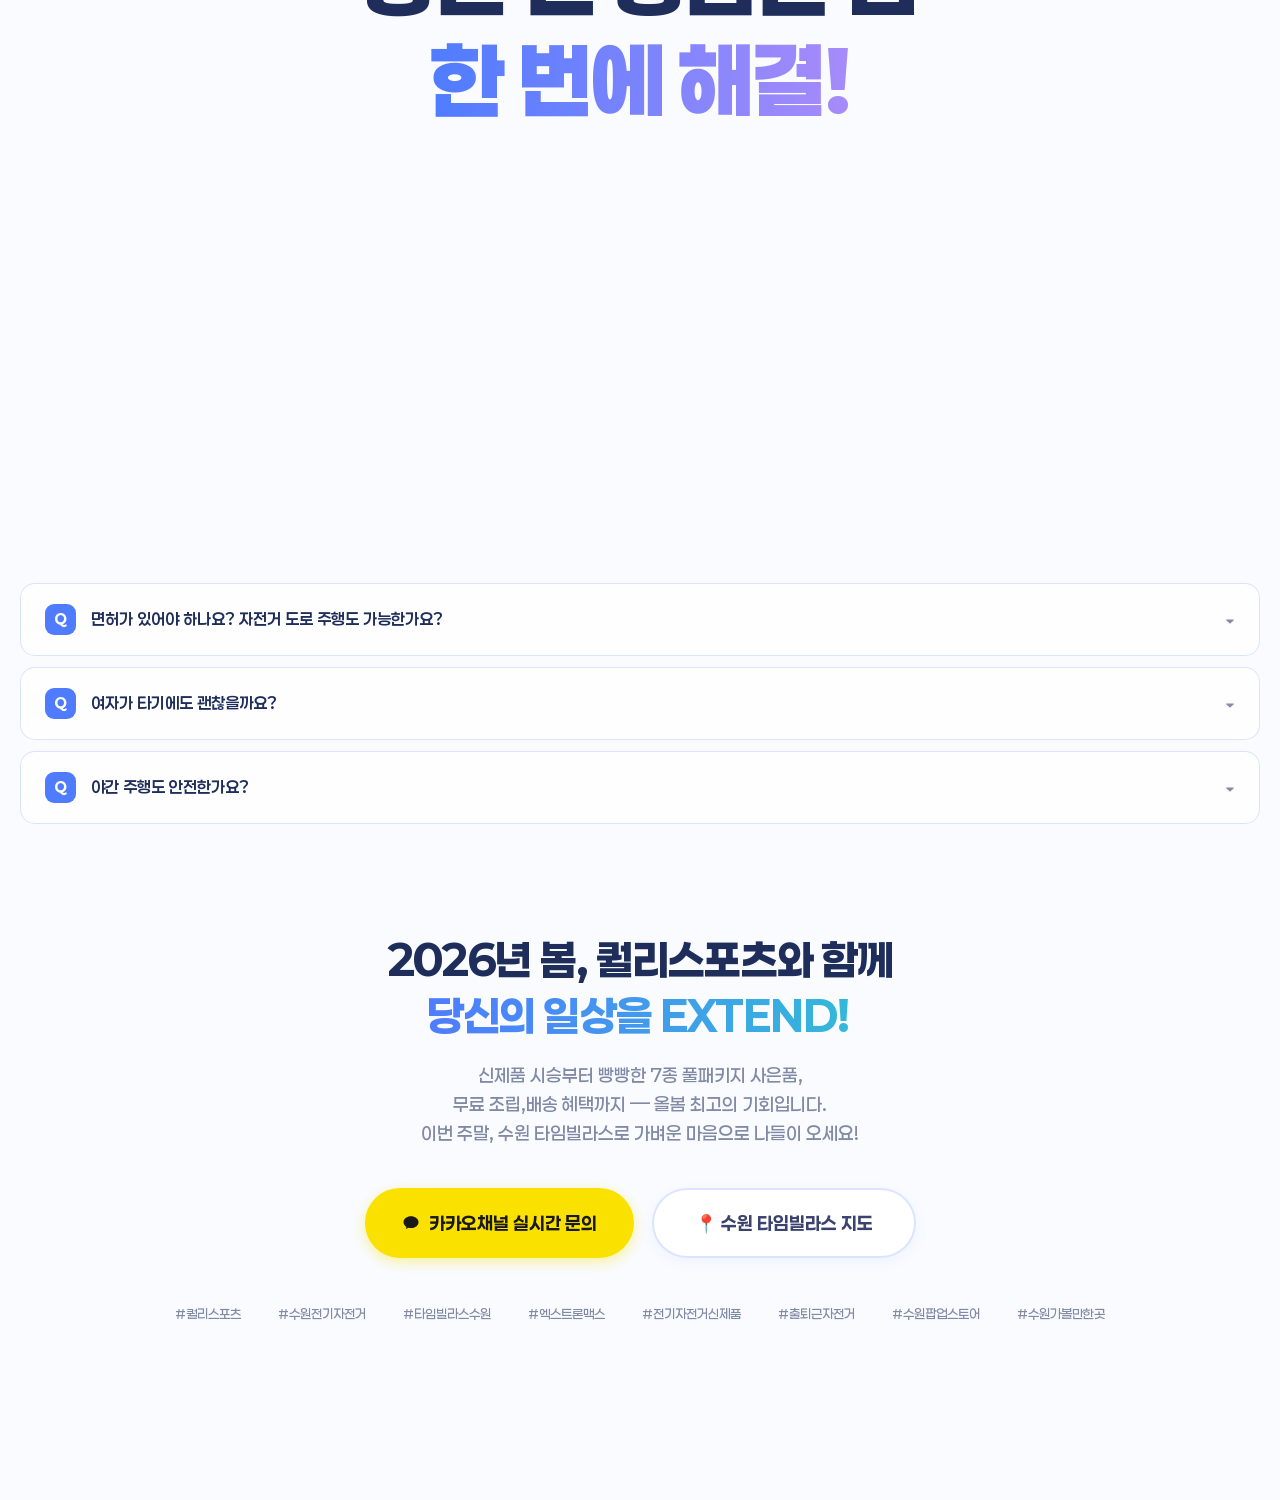
==== commit e75cb237: "한글파일명 변환" ====
--- a/index.html
+++ b/index.html
@@ -58,7 +58,7 @@
         2026 수원 타임빌라스 팝업스토어 OPEN
       </div>
       <div class="hero-center-logo">
-        <img src="images/Xtron_x_Qualisports_Logo_Black.webp" alt="엑스트론 × 퀄리스포츠 로고">
+        <img src="images/xtron-x-qualisports-logo-black.webp" alt="엑스트론 × 퀄리스포츠 로고">
       </div>
       <h1 class="hero-title">
         봄바람을 가르는<br><span>라이딩의 시작</span>
@@ -154,7 +154,7 @@
         <!-- 스페셜 1 -->
         <div class="card benefit-card special-benefit-card">
           <div class="top-half relative w-full h-full bg-slate-100 flex items-center justify-center">
-            <img src="https://res.cloudinary.com/dvtctezm5/image/upload/f_auto,q_auto/v1774269772/type1_bspw26.webp" alt="타입원 헬멧" class="type1-img-scale">
+            <img src="images/type1.webp" alt="타입원 헬멧" class="type1-img-scale">
             
             <span class="benefit-number benefit-number-special">SPECIAL 01</span>
             
@@ -172,7 +172,7 @@
         <!-- 스페셜 2 -->
         <div class="card benefit-card special-benefit-card">
           <div class="top-half relative w-full h-full bg-slate-100 flex items-center justify-center">
-            <img src="images/Epump.webp" alt="전동 펌프" class="pump-img-scale">
+            <img src="images/epump.webp" alt="전동 펌프" class="pump-img-scale">
             
             <span class="benefit-number benefit-number-special">SPECIAL 02</span>
 
@@ -304,7 +304,7 @@
                 <div class="lucky-gacha-ball b30 purple"></div>
 
               </div>
-              <img src="images/front_lucky_box.webp" alt="럭키 드로우 아크릴 상자" class="lucky-box-img">
+              <img src="images/front-lucky-box.webp" alt="럭키 드로우 아크릴 상자" class="lucky-box-img">
               
               <!-- 상자 외부로 굴러나온 캡슐들 -->
               <div class="lucky-gacha-ball b16 red out-box"></div>
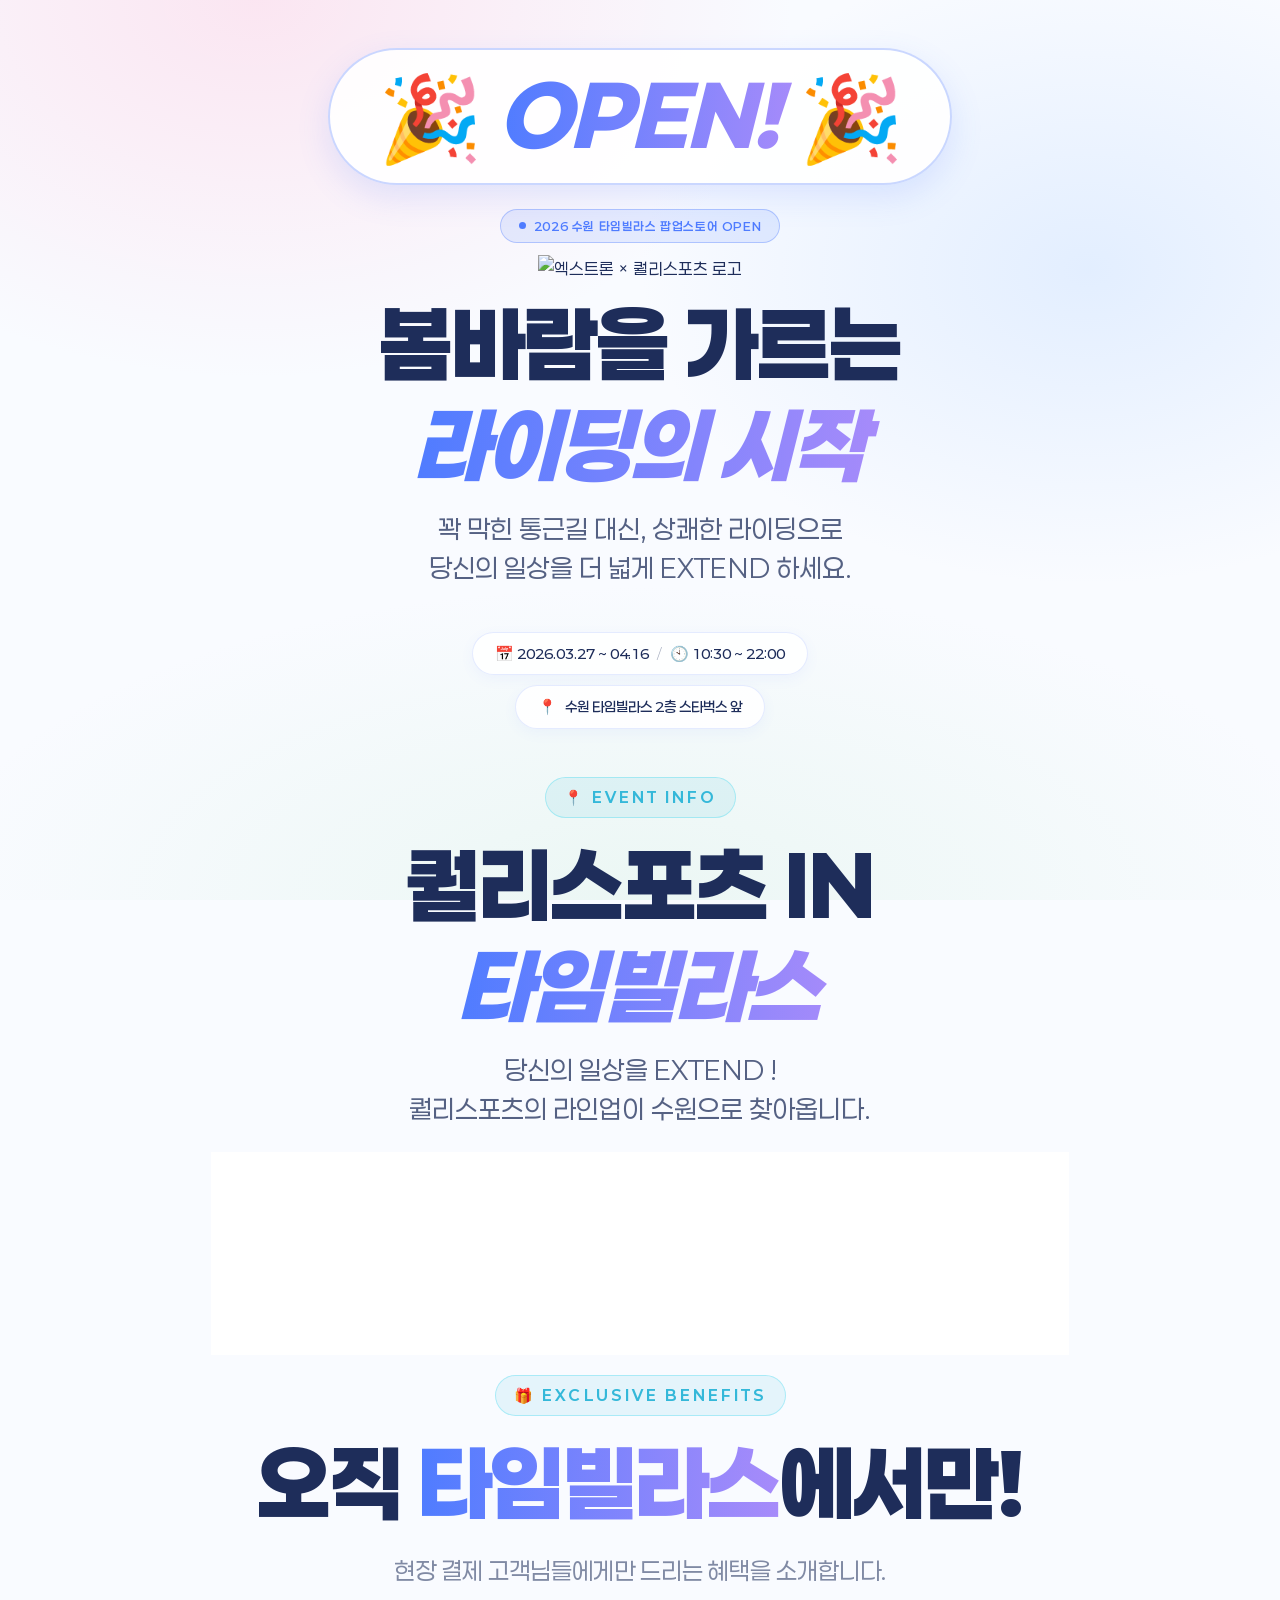
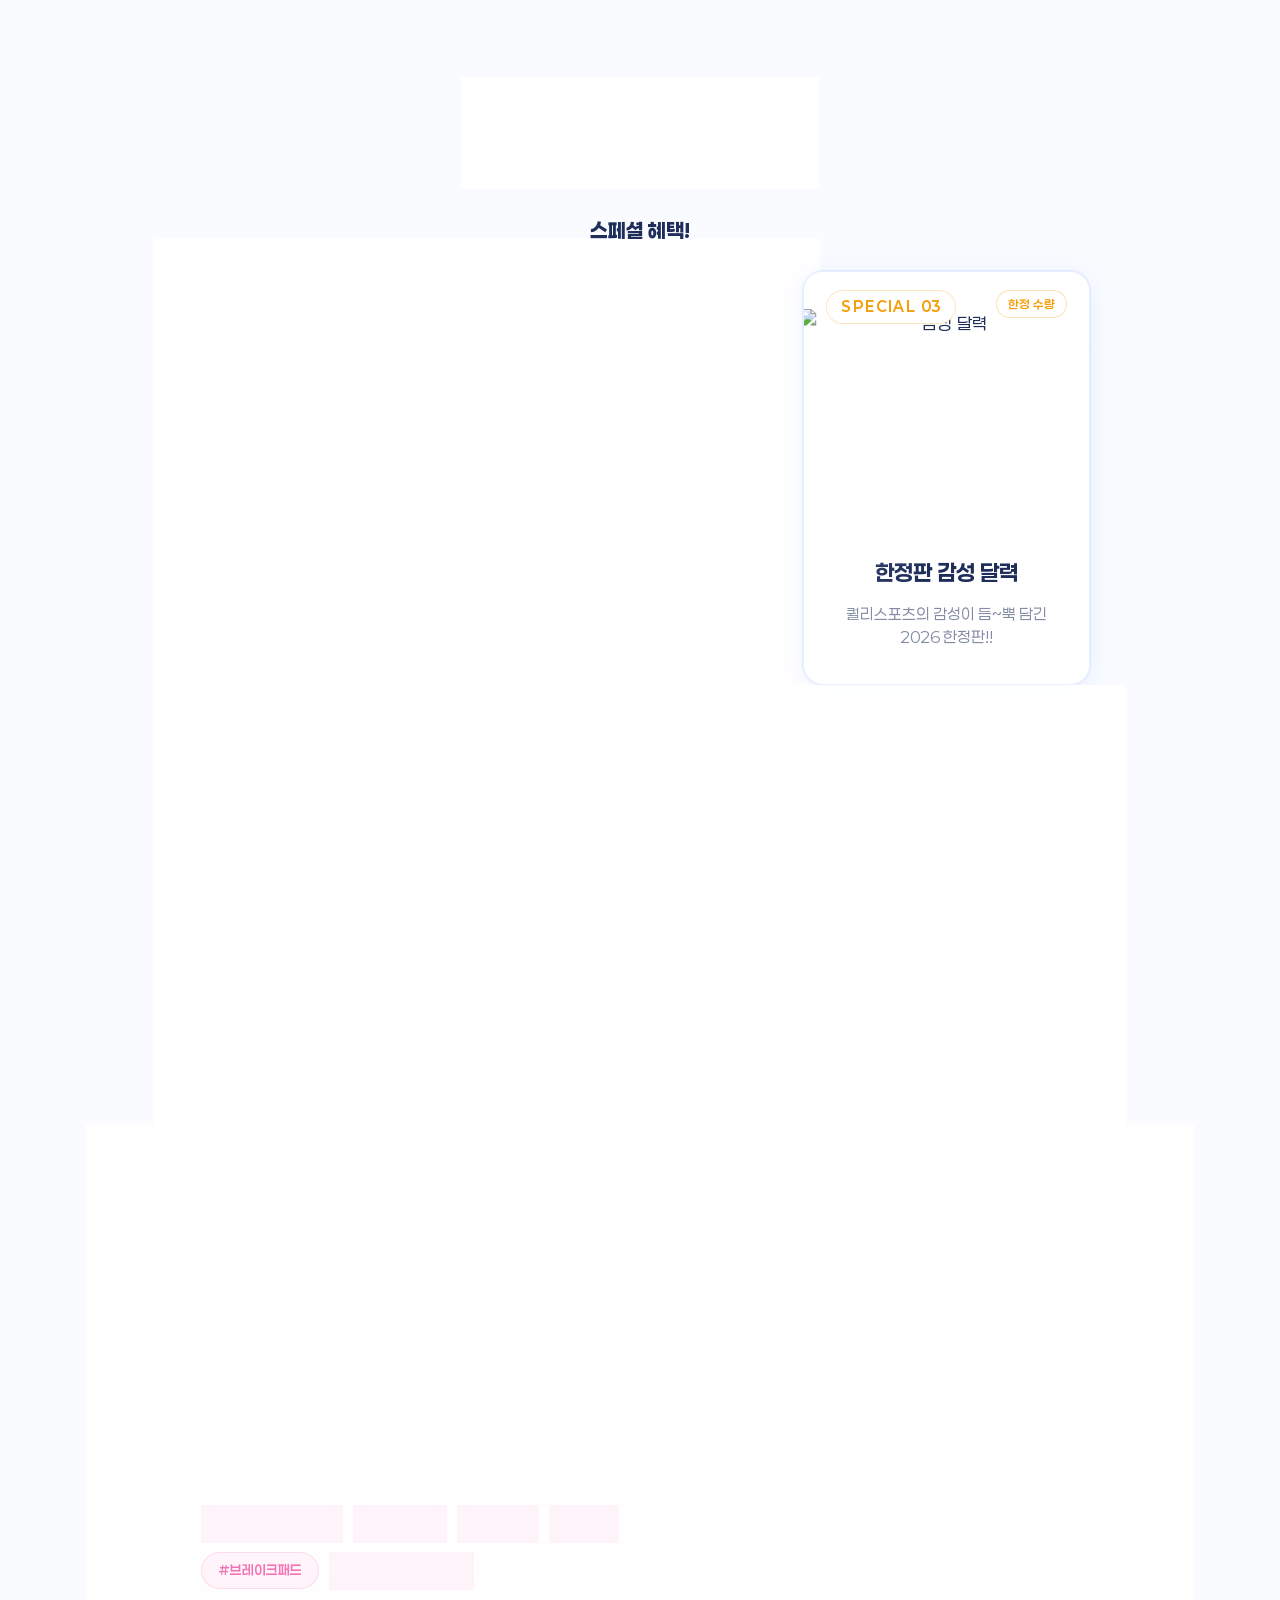
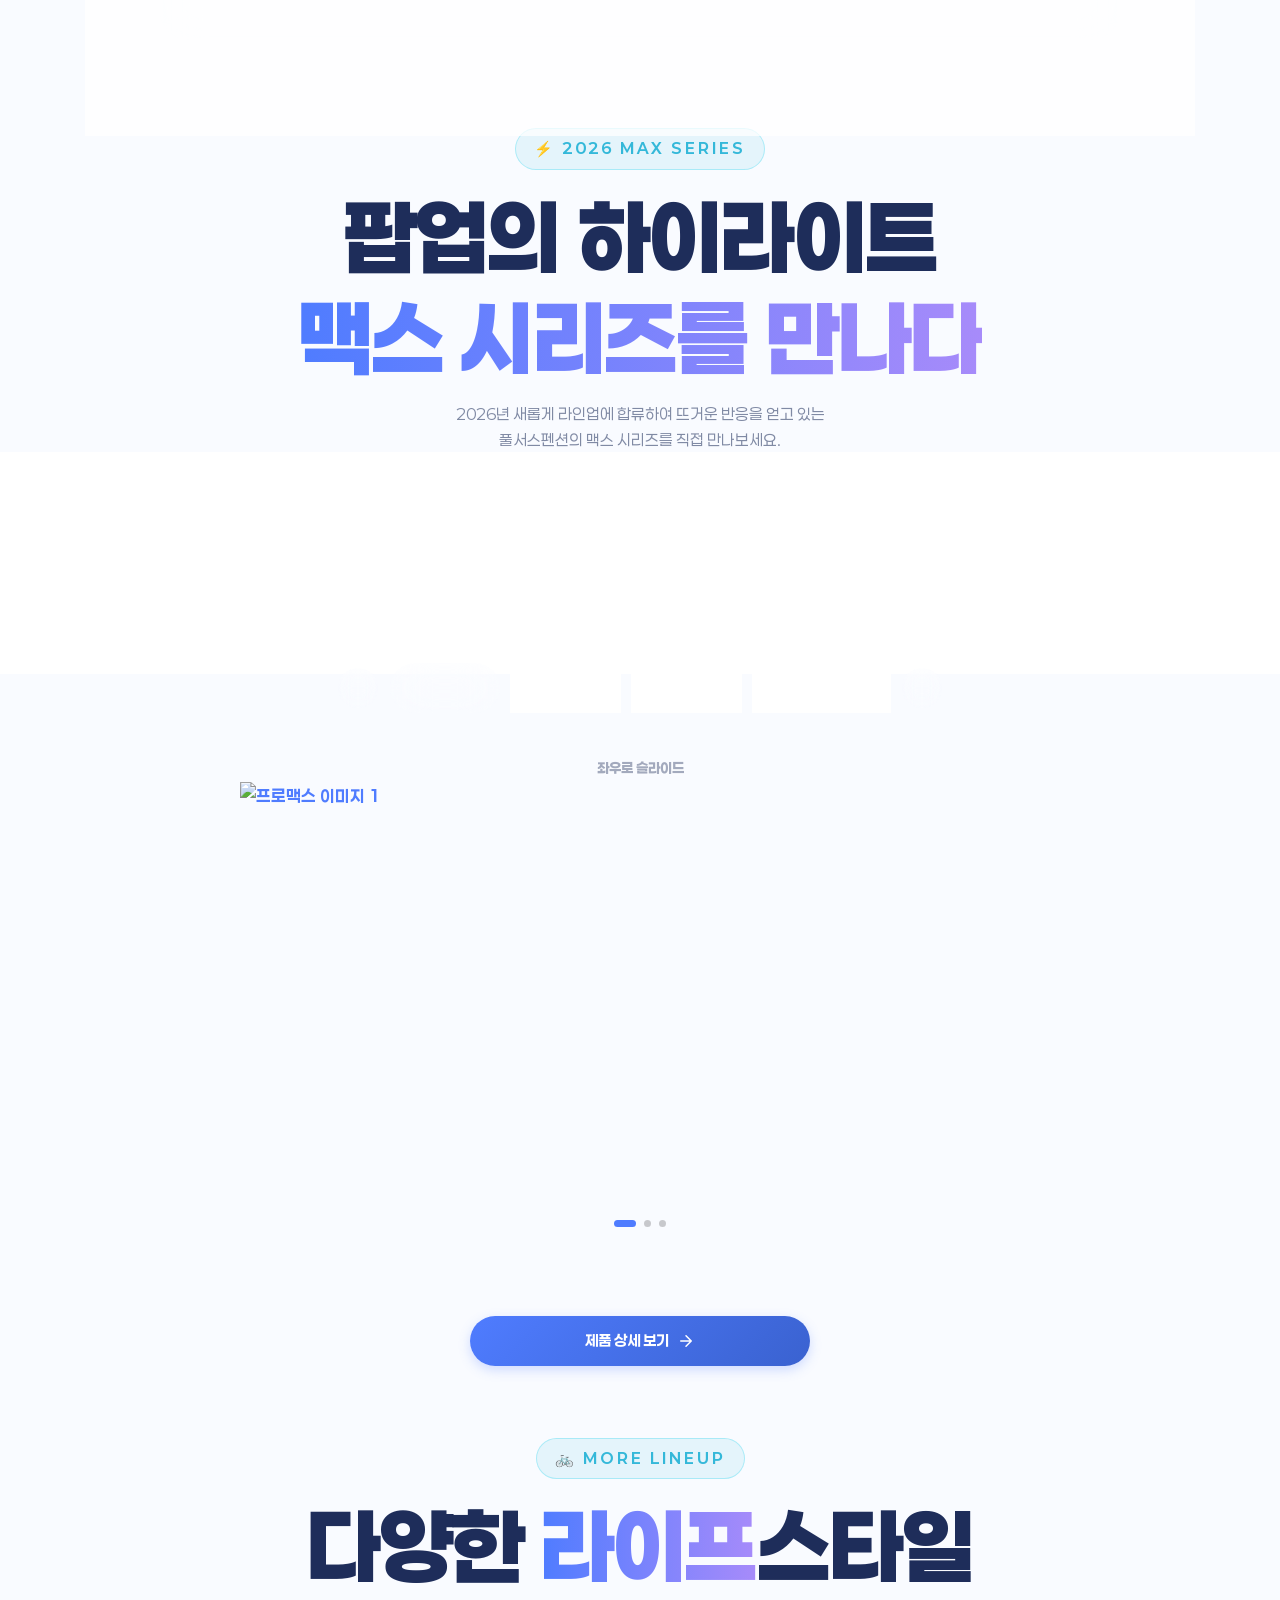
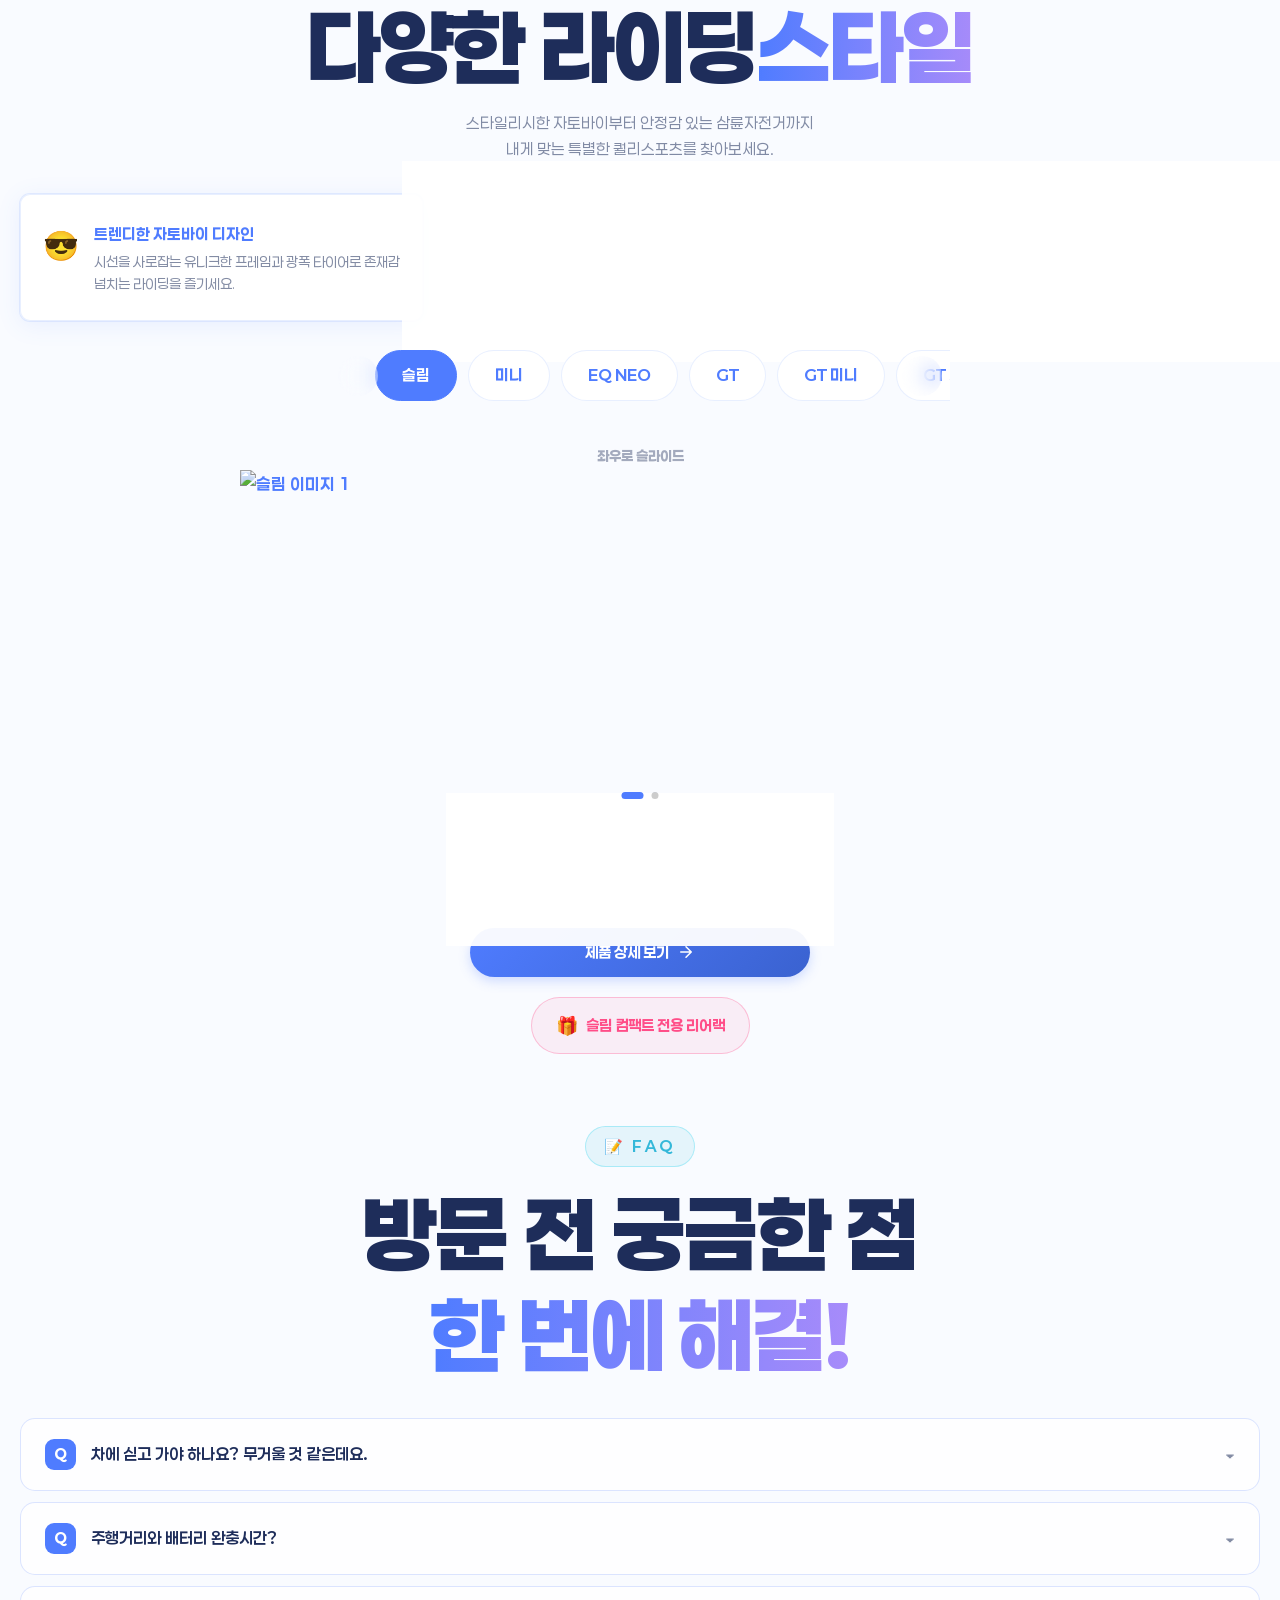
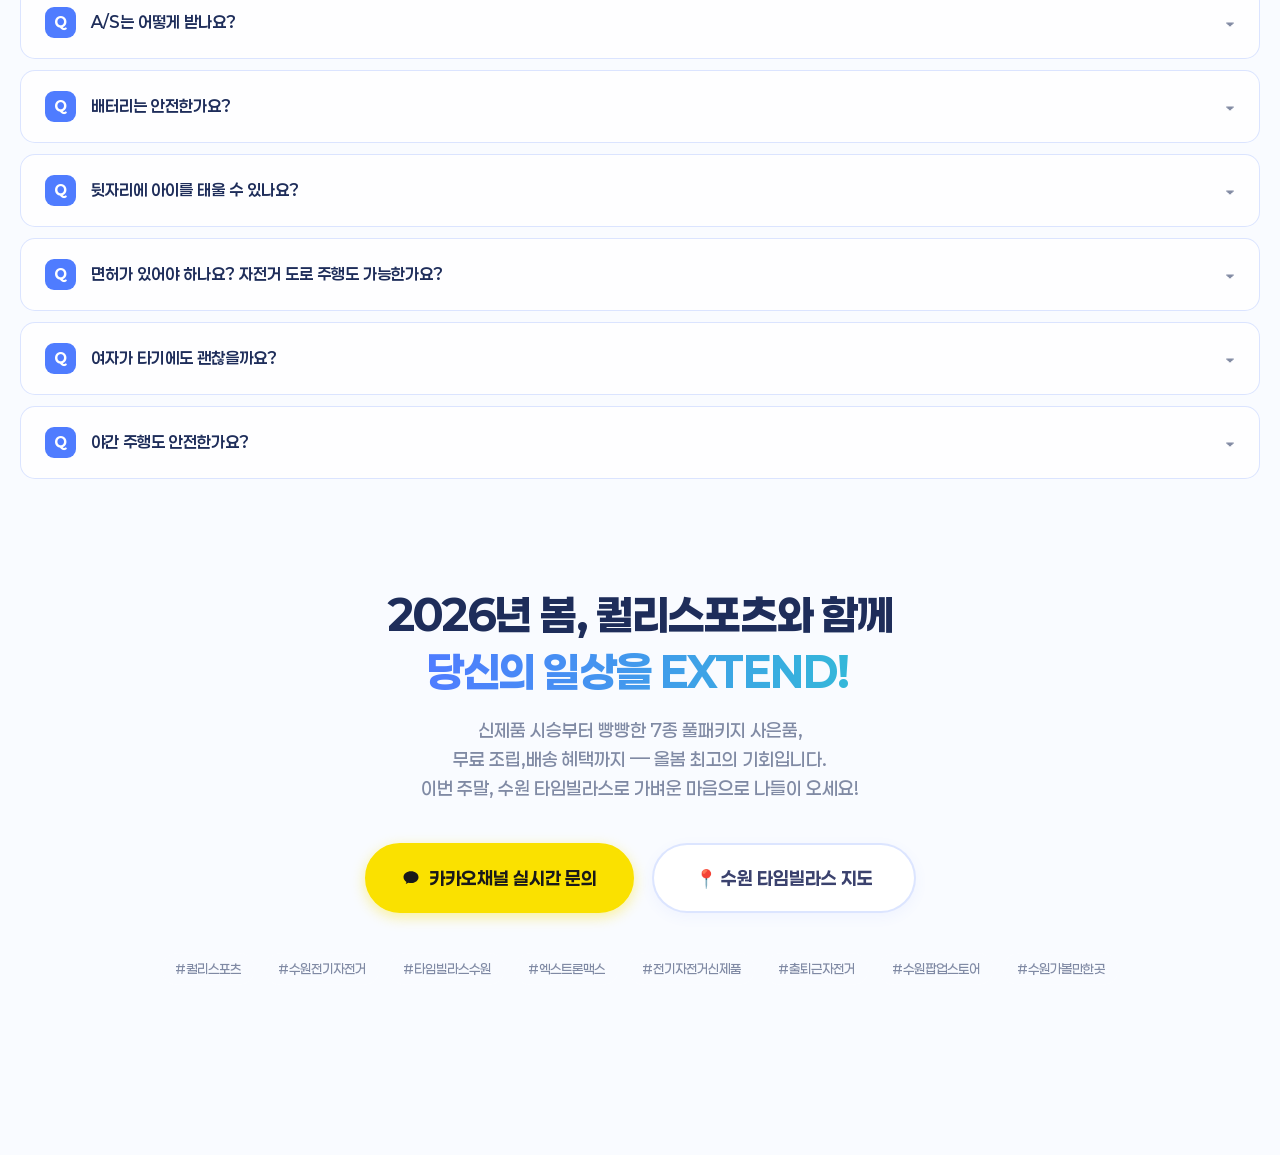
==== commit f60a4e3e: "cloudinary 업데이트" ====
--- a/index.html
+++ b/index.html
@@ -58,7 +58,7 @@
         2026 수원 타임빌라스 팝업스토어 OPEN
       </div>
       <div class="hero-center-logo">
-        <img src="images/xtron-x-qualisports-logo-black.webp" alt="엑스트론 × 퀄리스포츠 로고">
+        <img src="https://res.cloudinary.com/dvtctezm5/image/upload/f_auto,q_auto/v1/xtron-x-qualisports-logo-black.webp" alt="엑스트론 × 퀄리스포츠 로고">
       </div>
       <h1 class="hero-title">
         봄바람을 가르는<br><span>라이딩의 시작</span>
@@ -133,7 +133,7 @@
     <!-- 사은품 카드 -->
     <div class="gift-image-card special-gift-card">
       
-      <img src="images/gift-4set.webp" alt="사은품 4종" class="gift-bundle-img">
+      <img src="https://res.cloudinary.com/dvtctezm5/image/upload/f_auto,q_auto/v1/gift-4set.webp" alt="사은품 4종" class="gift-bundle-img">
 
       <div class="overview-list gift-overview-list">
         <div class="overview-item">
@@ -154,7 +154,7 @@
         <!-- 스페셜 1 -->
         <div class="card benefit-card special-benefit-card">
           <div class="top-half relative w-full h-full bg-slate-100 flex items-center justify-center">
-            <img src="images/type1.webp" alt="타입원 헬멧" class="type1-img-scale">
+            <img src="https://res.cloudinary.com/dvtctezm5/image/upload/f_auto,q_auto/v1/type1.webp" alt="타입원 헬멧" class="type1-img-scale">
             
             <span class="benefit-number benefit-number-special">SPECIAL 01</span>
             
@@ -172,7 +172,7 @@
         <!-- 스페셜 2 -->
         <div class="card benefit-card special-benefit-card">
           <div class="top-half relative w-full h-full bg-slate-100 flex items-center justify-center">
-            <img src="images/epump.webp" alt="전동 펌프" class="pump-img-scale">
+            <img src="https://res.cloudinary.com/dvtctezm5/image/upload/f_auto,q_auto/v1/epump.webp" alt="전동 펌프" class="pump-img-scale">
             
             <span class="benefit-number benefit-number-special">SPECIAL 02</span>
 
@@ -190,7 +190,7 @@
         <!-- 스페셜 3 -->
         <div class="card benefit-card special-benefit-card">
           <div class="top-half relative w-full h-full bg-slate-100 flex items-center justify-center">
-            <img src="images/calendar.webp" alt="감성 달력">
+            <img src="https://res.cloudinary.com/dvtctezm5/image/upload/f_auto,q_auto/v1/calendar.webp" alt="감성 달력">
             
             <span class="benefit-number benefit-number-special">SPECIAL 03</span>
             
@@ -304,7 +304,7 @@
                 <div class="lucky-gacha-ball b30 purple"></div>
 
               </div>
-              <img src="images/front-lucky-box.webp" alt="럭키 드로우 아크릴 상자" class="lucky-box-img">
+              <img src="https://res.cloudinary.com/dvtctezm5/image/upload/f_auto,q_auto/v1/front-lucky-box.webp" alt="럭키 드로우 아크릴 상자" class="lucky-box-img">
               
               <!-- 상자 외부로 굴러나온 캡슐들 -->
               <div class="lucky-gacha-ball b16 red out-box"></div>
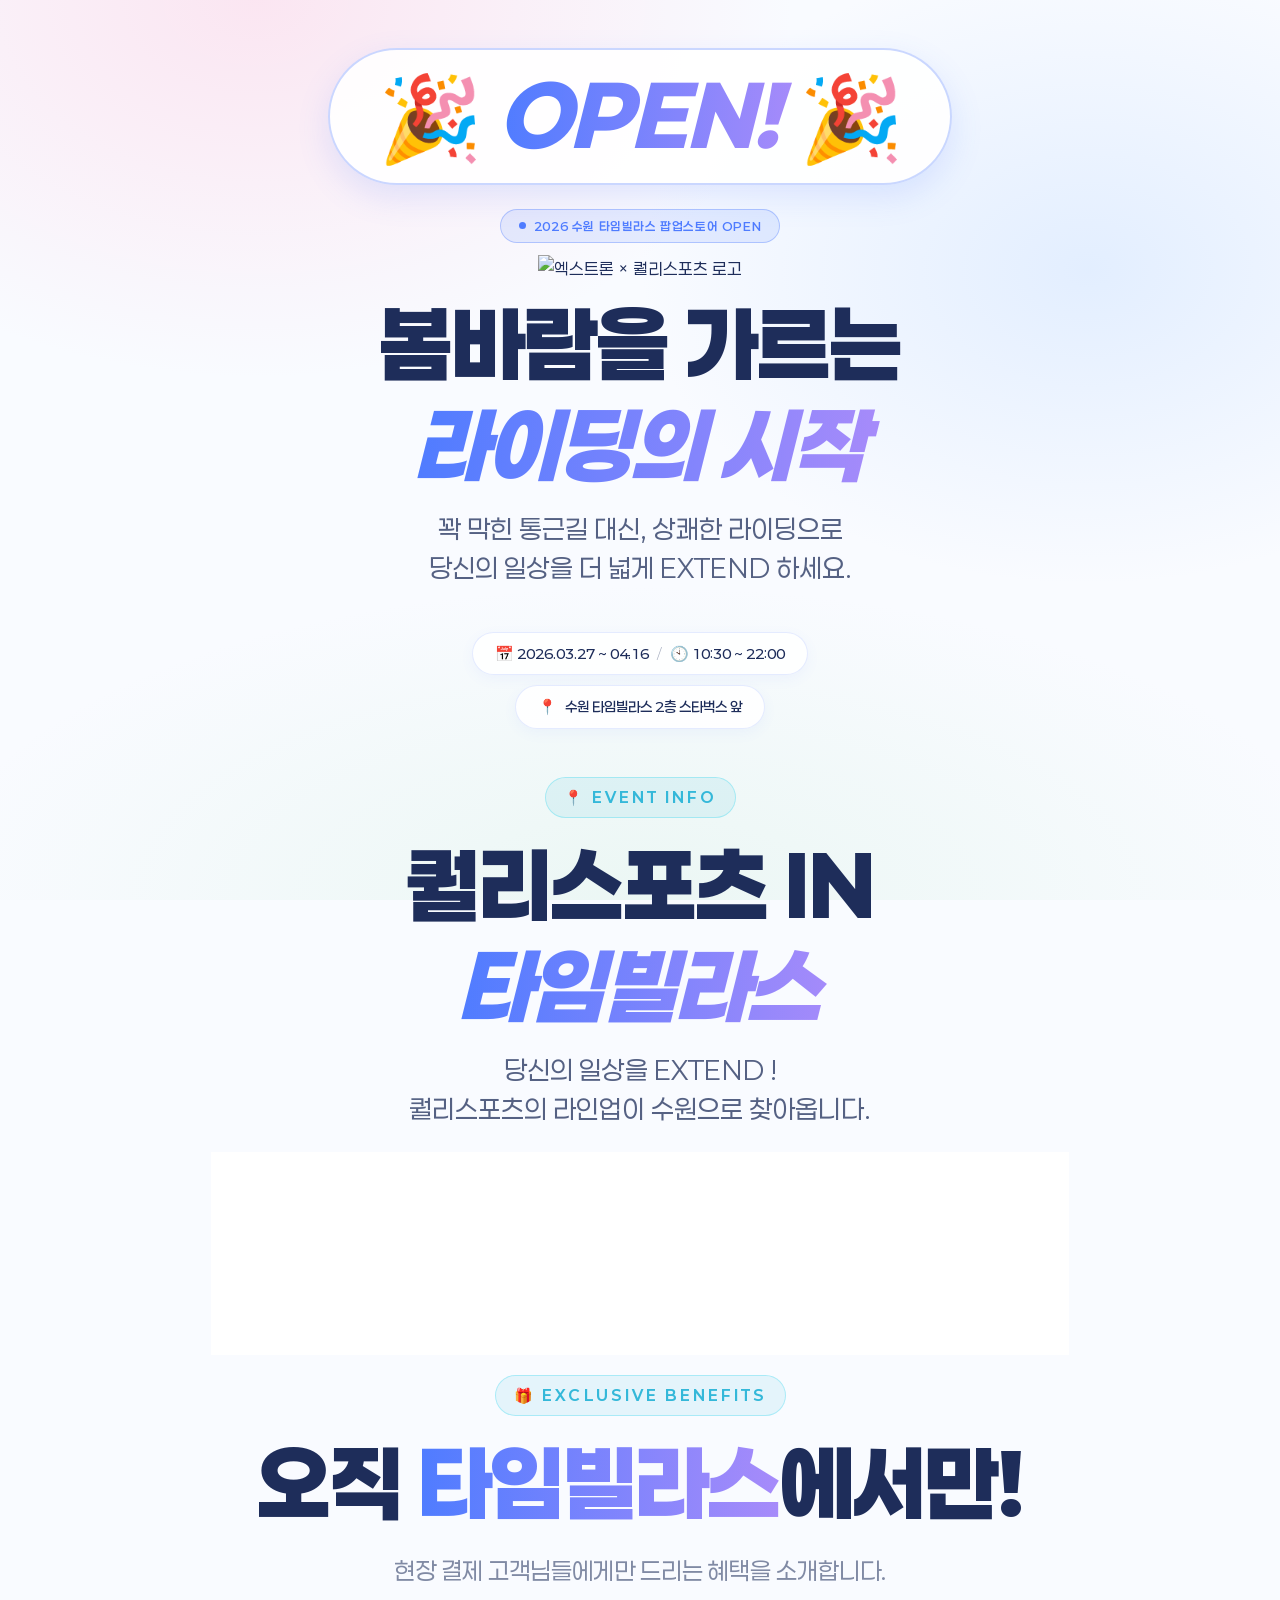
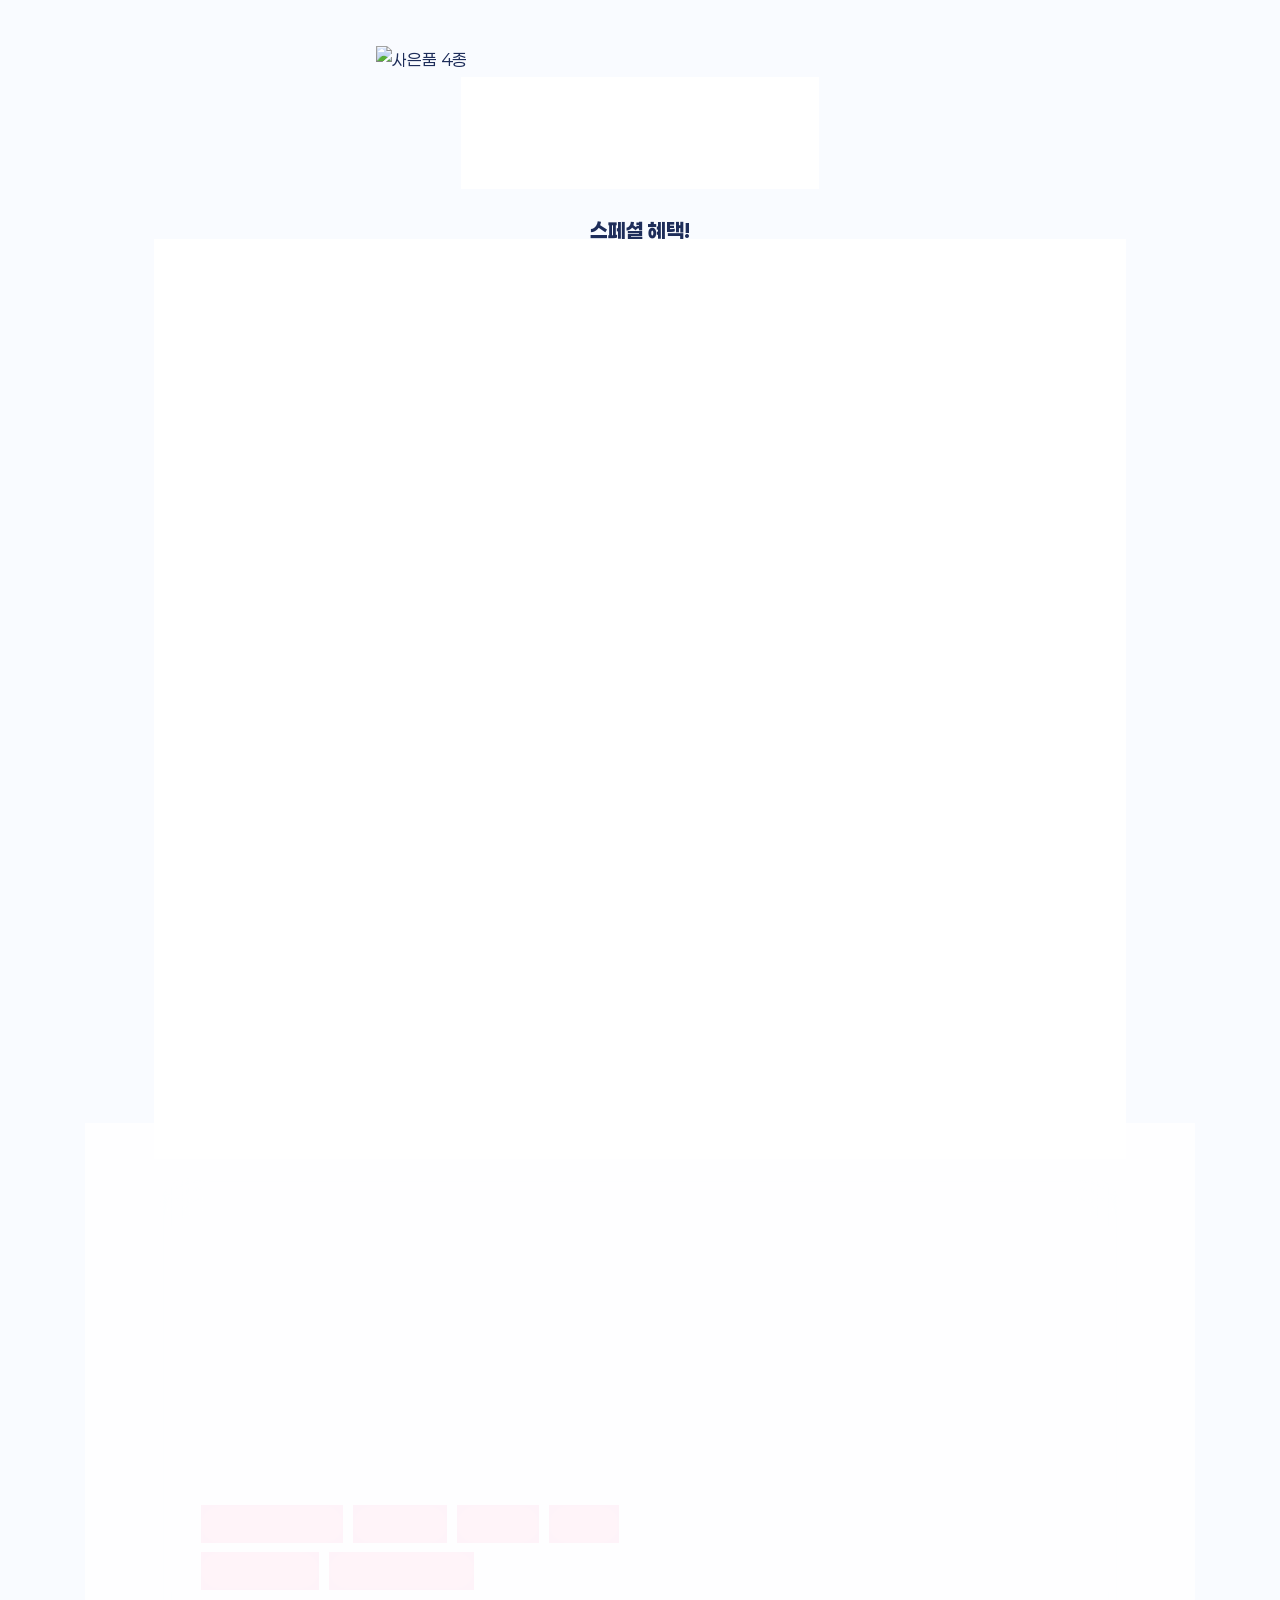
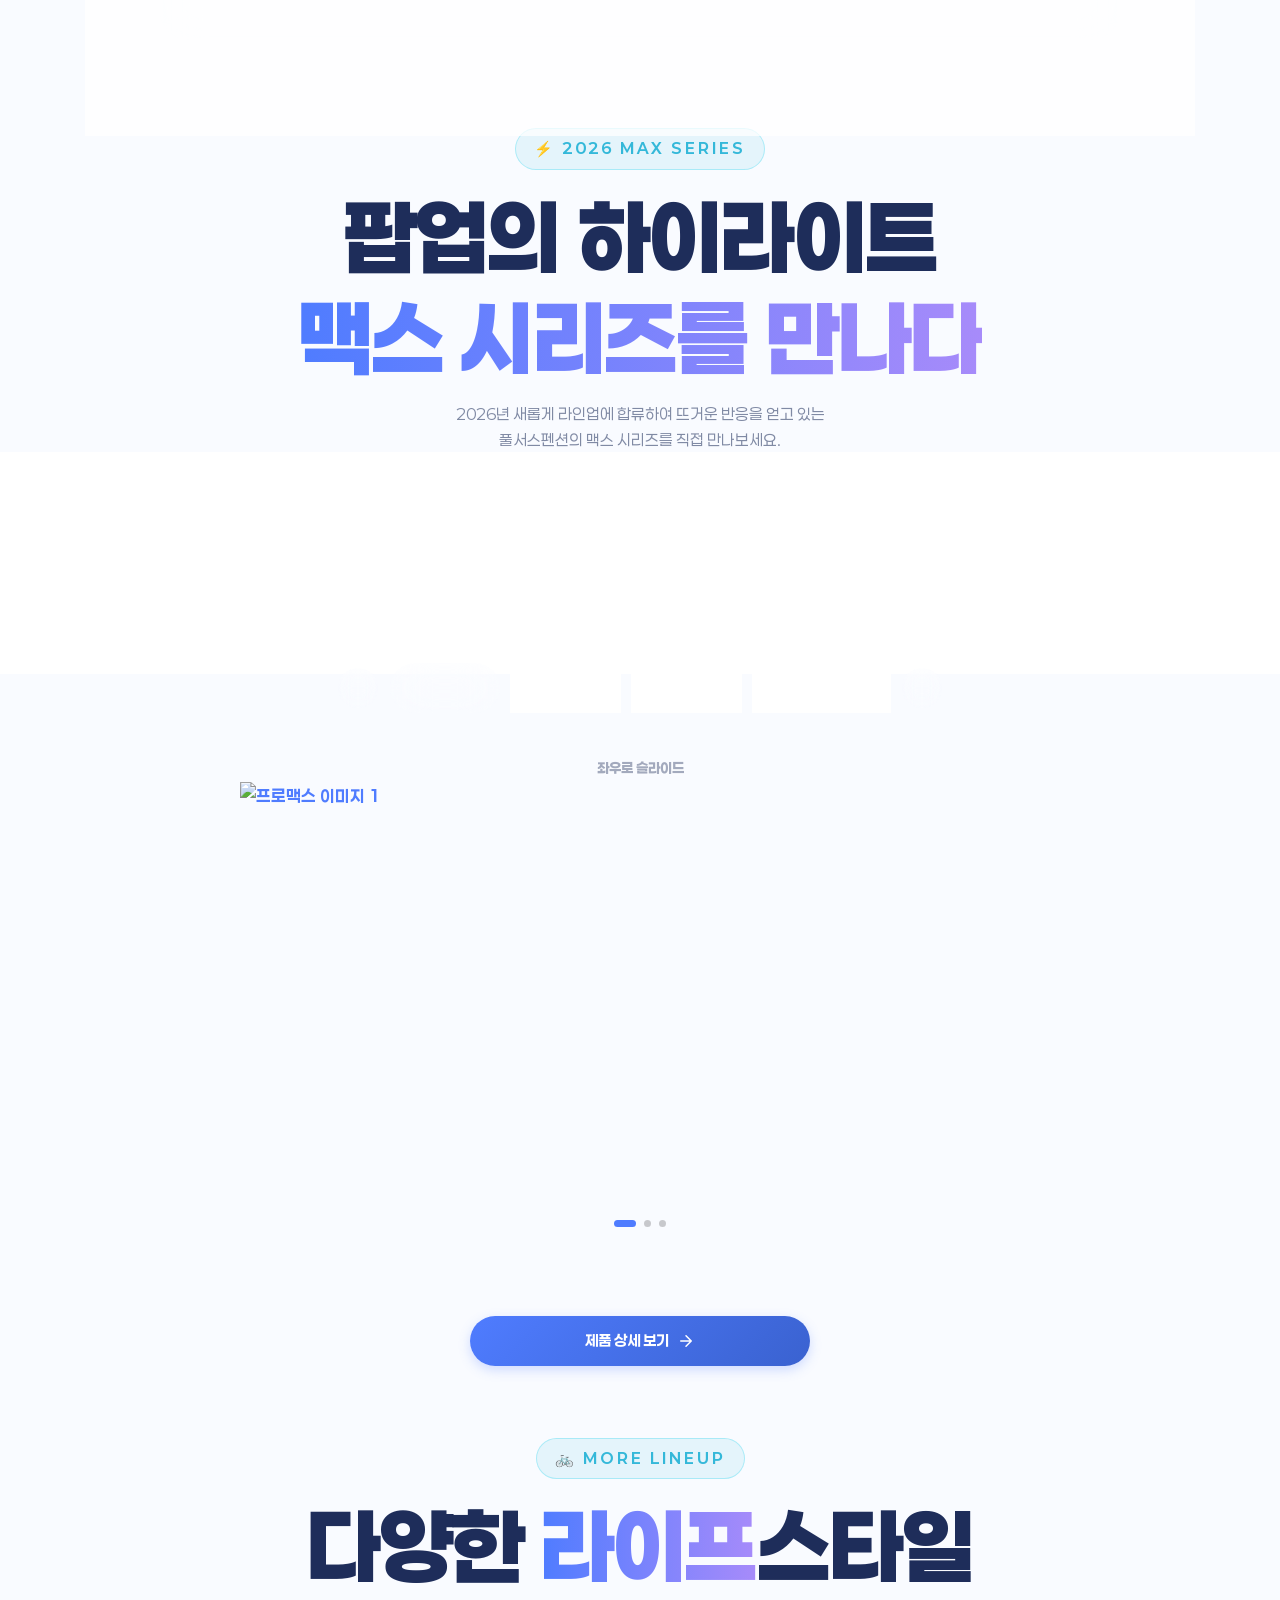
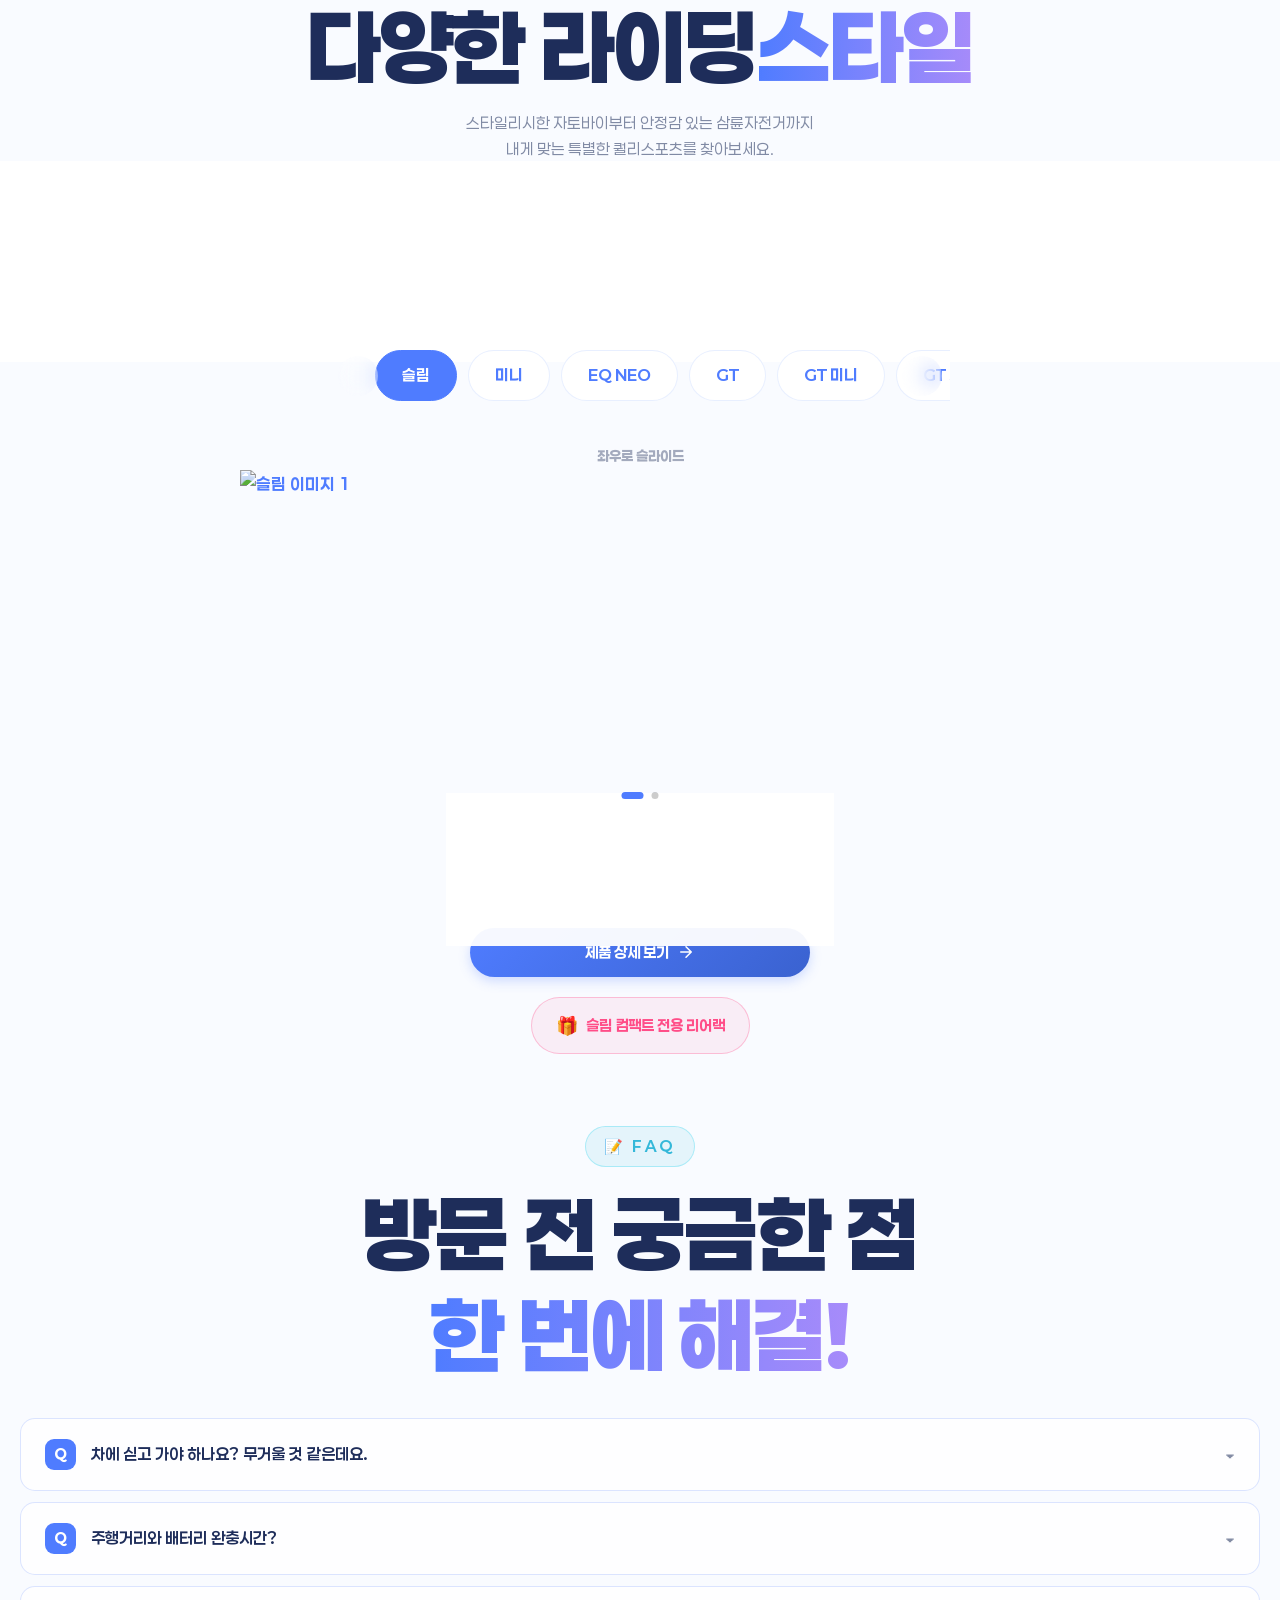
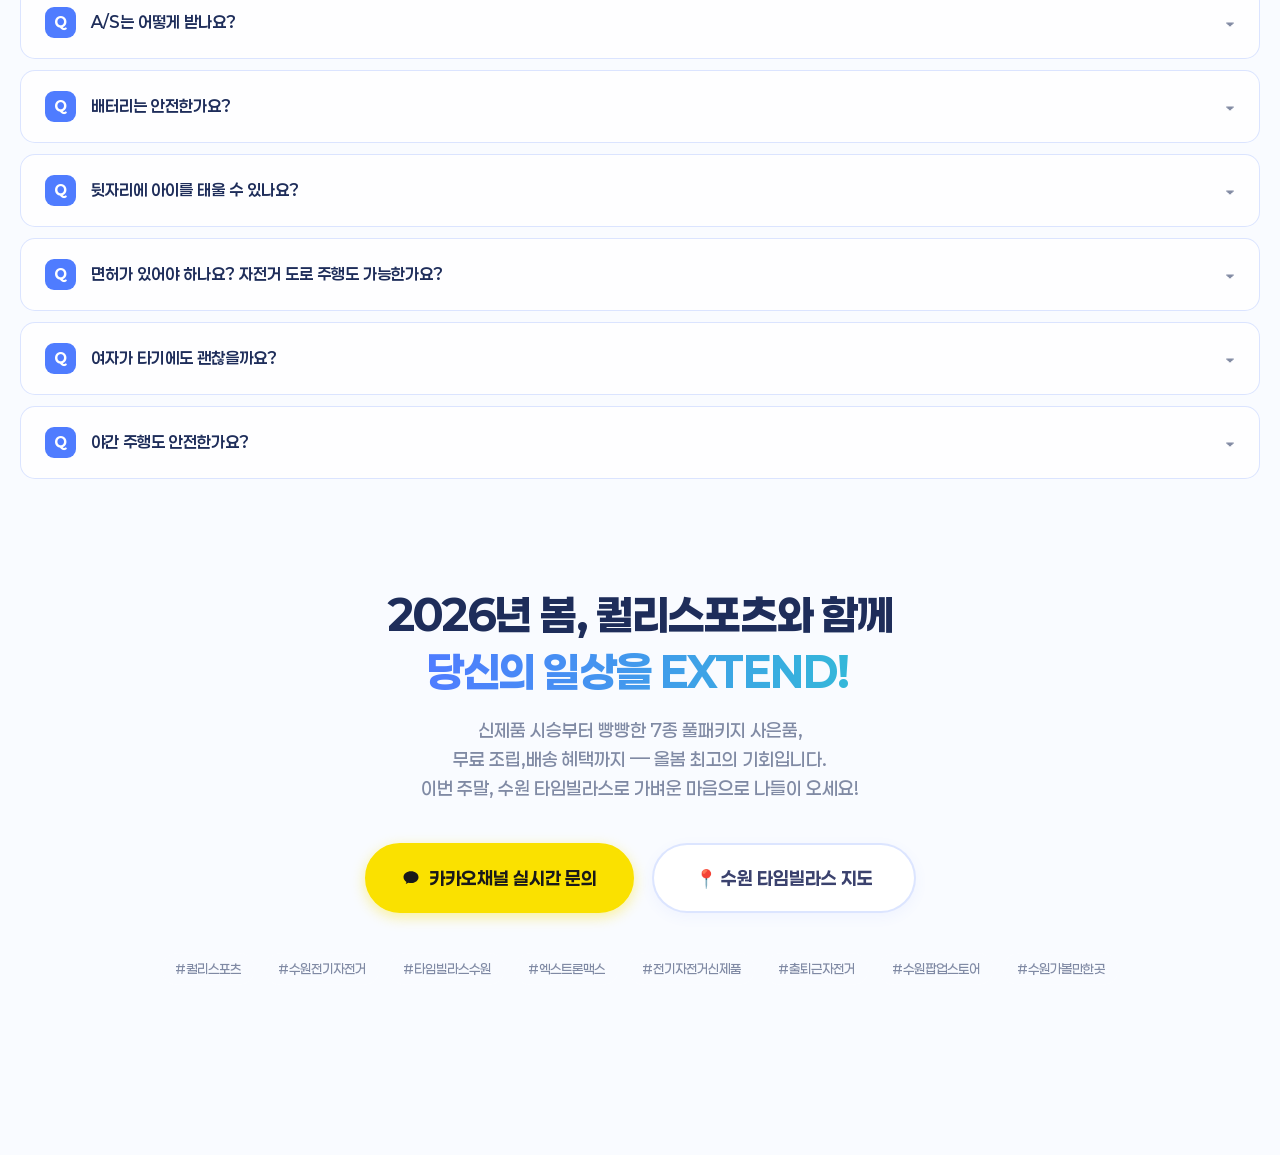
==== commit 6276d144: "썸네일 변경" ====
--- a/index.html
+++ b/index.html
@@ -6,7 +6,7 @@
   <meta name="description" content="퀄리스포츠 IN 수원 타임빌라스 팝업스토어 | 2026년 3월 27일~4월 16일 | 7종 풀패키지 사은품 + 무료배송 + 맥스 시리즈 신제품 시승">
   <meta property="og:title" content="퀄리스포츠 × 수원 타임빌라스 팝업스토어">
   <meta property="og:description" content="2026 맥스 시리즈 시승 &amp; 역대급 혜택! 3월 27일~4월 16일 수원 타임빌라스 2층">
-  <meta property="og:image" content="주소입력">
+  <meta property="og:image" content="https://res.cloudinary.com/dvtctezm5/image/upload/v1774278802/26quali-timevillas.png">
   <title>퀄리스포츠 IN 수원 타임빌라스 팝업스토어 2026</title>
   <link rel="stylesheet" href="style.css?v=2">
 </head>
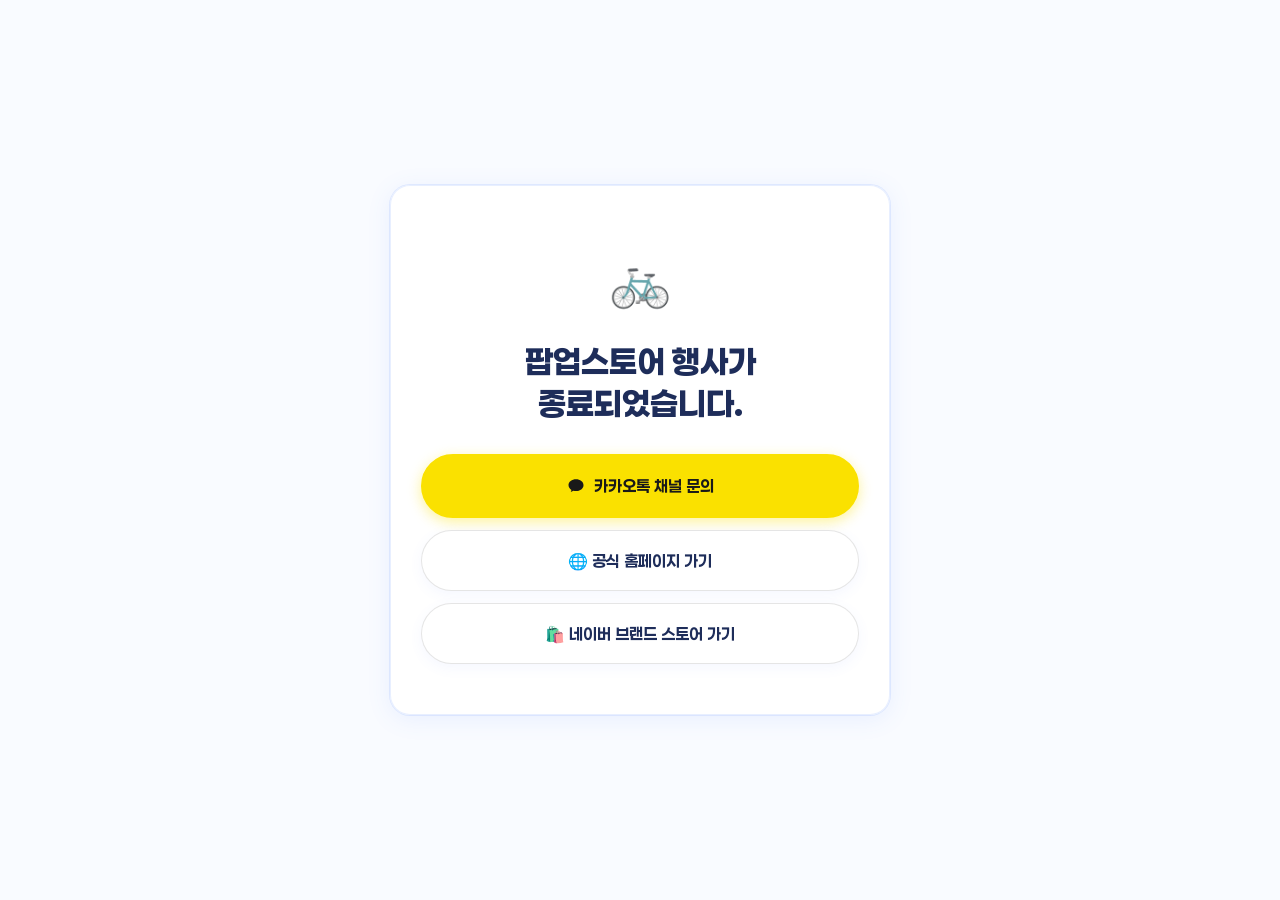
==== commit 7c028508: "이벤트 종료 페이지 설정 및 테스트 html,css파일 삭제" ====
--- a/index.html
+++ b/index.html
@@ -7,7 +7,7 @@
   <meta property="og:title" content="퀄리스포츠 × 수원 타임빌라스 팝업스토어">
   <meta property="og:description" content="2026 맥스 시리즈 시승 &amp; 역대급 혜택! 3월 27일~4월 16일 수원 타임빌라스 2층">
   <meta property="og:image" content="https://res.cloudinary.com/dvtctezm5/image/upload/v1774278802/26quali-timevillas.png">
-  <title>퀄리스포츠 IN 수원 타임빌라스 팝업스토어 2026</title>
+  <title>퀄리스포츠 이벤트</title>
   <link rel="stylesheet" href="style.css?v=2">
 </head>
 <body>
@@ -604,6 +604,28 @@
 
 </div><!-- /page-wrapper -->
 
+<!-- 이벤트 종료 화면 (평소엔 숨김) -->
+<div id="event-ended-screen" class="event-ended-screen">
+  <div class="ended-content">
+    <div class="ended-icon">🚲</div>
+    <h2 class="ended-title">팝업스토어 행사가<br>종료되었습니다.</h2>
+    <!-- 감사메세지 제외 (요청사항 반영) -->
+    
+    <div class="ended-actions">
+      <a href="http://pf.kakao.com/_RwPrn/chat" target="_blank" rel="noopener" class="btn btn-kakao">
+        <svg width="18" height="18" viewBox="0 0 24 24" fill="#191919"><path d="M12 3C6.48 3 2 6.48 2 10.8c0 2.7 1.56 5.08 3.93 6.54L5 20l3.6-1.8c1.07.28 2.21.44 3.4.44 5.52 0 10-3.48 10-7.8S17.52 3 12 3z"/></svg>
+        카카오톡 채널 문의
+      </a>
+      <a href="https://qualisports.kr" target="_blank" rel="noopener" class="btn btn-secondary">
+        🌐 공식 홈페이지 가기
+      </a>
+      <a href="https://brand.naver.com/qualisports" target="_blank" rel="noopener" class="btn btn-secondary">
+        🛍️ 네이버 브랜드 스토어 가기
+      </a>
+    </div>
+  </div>
+</div>
+
 <!-- 스낵바 -->
 <div class="snackbar" id="snackbar">클립보드에 복사되었습니다 📋</div>
 
--- a/style.css
+++ b/style.css
@@ -2275,3 +2275,91 @@
   border-radius: 4px;
 }
 
+/* ============================================
+   이벤트 종료 화면 (종료 시 노출)
+============================================ */
+.event-ended-screen {
+  display: none;
+  position: fixed;
+  inset: 0;
+  z-index: 9999;
+  background-color: var(--c-bg); /* 깔끔하고 밝은 배경 */
+  flex-direction: column;
+  align-items: center;
+  justify-content: center;
+  text-align: center;
+  padding: 20px;
+}
+
+body.is-ended .page-wrapper {
+  display: none !important;
+}
+
+body.is-ended #scrollTopBtn {
+  display: none !important;
+}
+
+body.is-ended .event-ended-screen {
+  display: flex !important;
+}
+
+/* 벚꽃 효과는 숨기라는 요청이 있었음 */
+body.is-ended #cherry-blossom-container {
+  display: none !important;
+}
+
+.ended-content {
+  background: var(--c-card);
+  backdrop-filter: blur(20px);
+  -webkit-backdrop-filter: blur(20px);
+  border: 1px solid var(--c-card-border);
+  border-radius: var(--radius-card);
+  padding: 50px 30px;
+  box-shadow: var(--shadow-card);
+  max-width: 500px;
+  width: 100%;
+  animation: fadeInUp 0.8s ease both;
+}
+
+.ended-icon {
+  font-size: 50px;
+  margin-bottom: 20px;
+  animation: float 3s ease-in-out infinite;
+}
+
+.ended-title {
+  font-size: clamp(24px, 6vw, 32px);
+  font-weight: 800;
+  color: var(--c-text);
+  line-height: 1.3;
+  margin-bottom: 30px;
+  word-break: keep-all;
+}
+
+.ended-actions {
+  display: flex;
+  flex-direction: column;
+  gap: 12px;
+  margin-top: 10px;
+}
+
+.ended-actions .btn {
+  width: 100%;
+  padding: 16px;
+  font-size: 16px;
+  display: flex;
+  justify-content: center;
+  align-items: center;
+}
+
+.ended-actions .btn-secondary {
+  background: white;
+  color: var(--c-text);
+  border: 1px solid rgba(0,0,0,0.1);
+}
+
+.ended-actions .btn-secondary:hover {
+  background: #f8fafc;
+  border-color: var(--c-blue);
+  color: var(--c-blue);
+}
